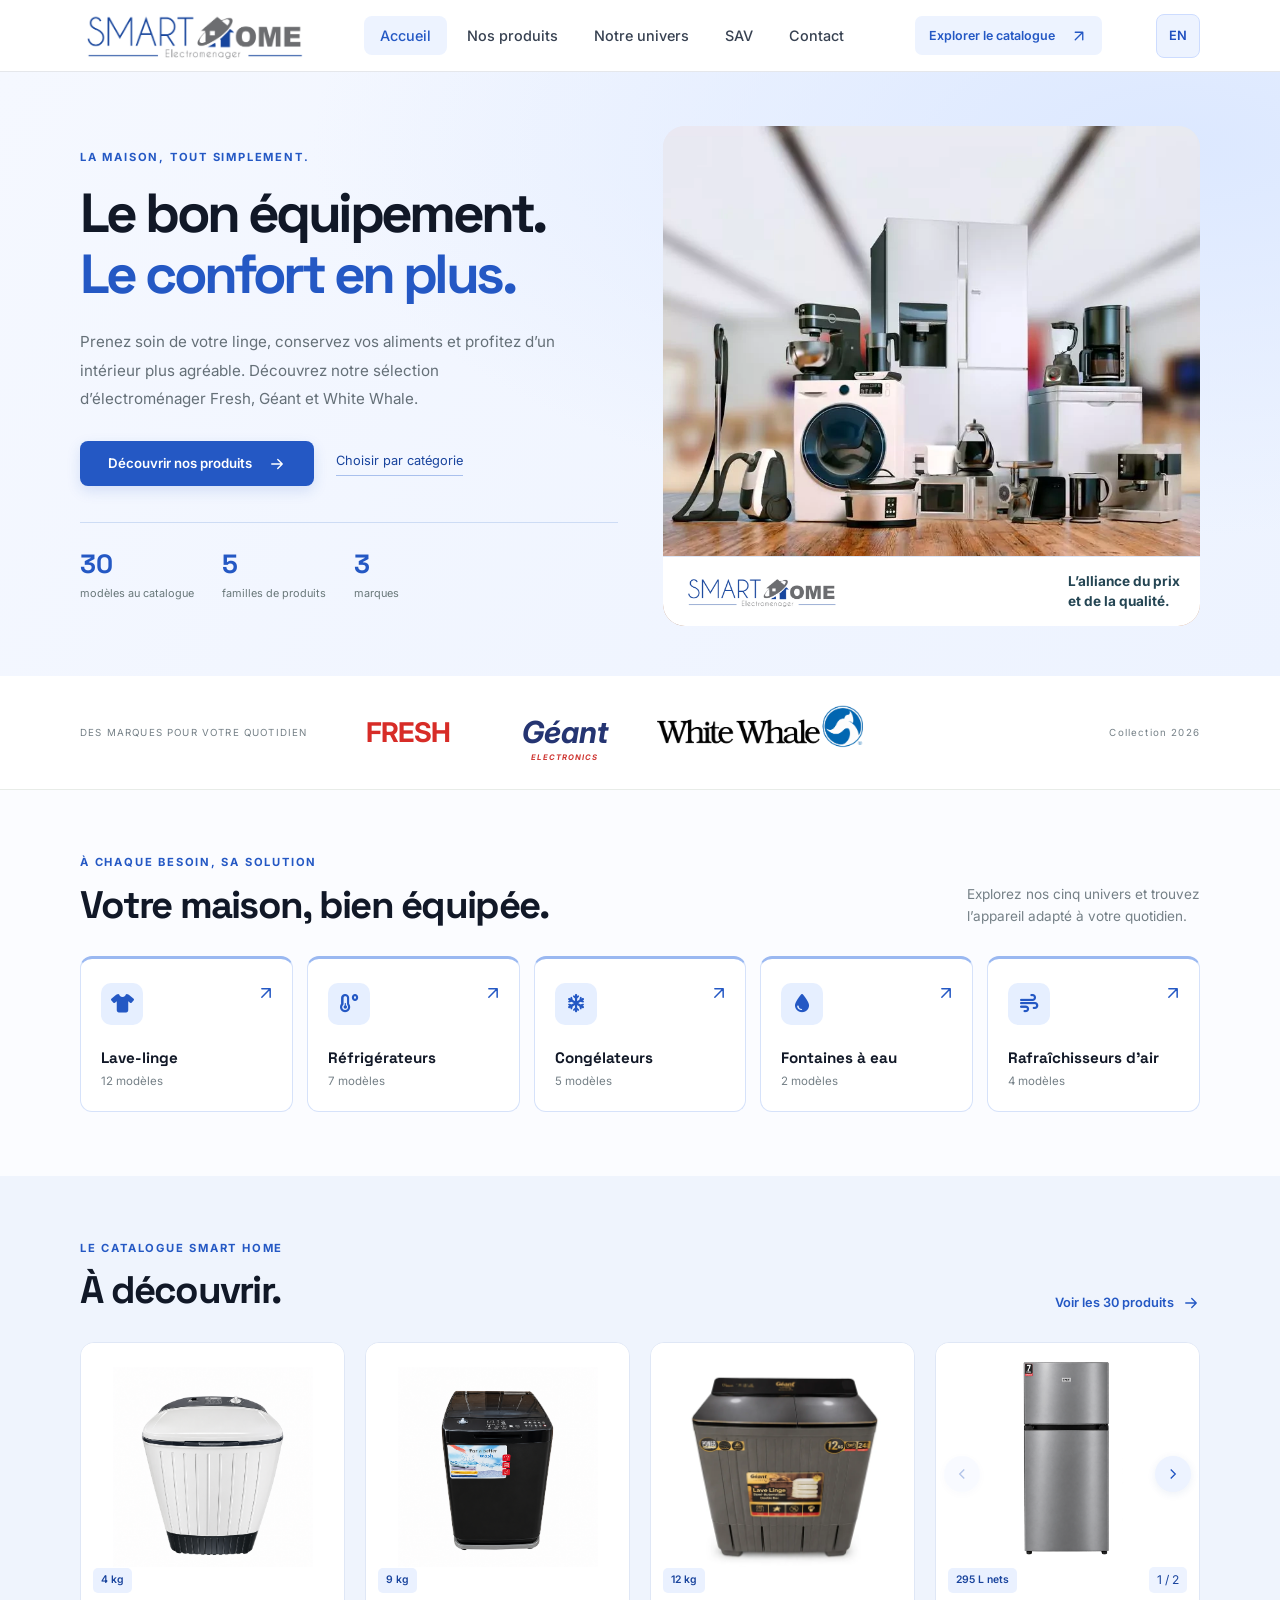
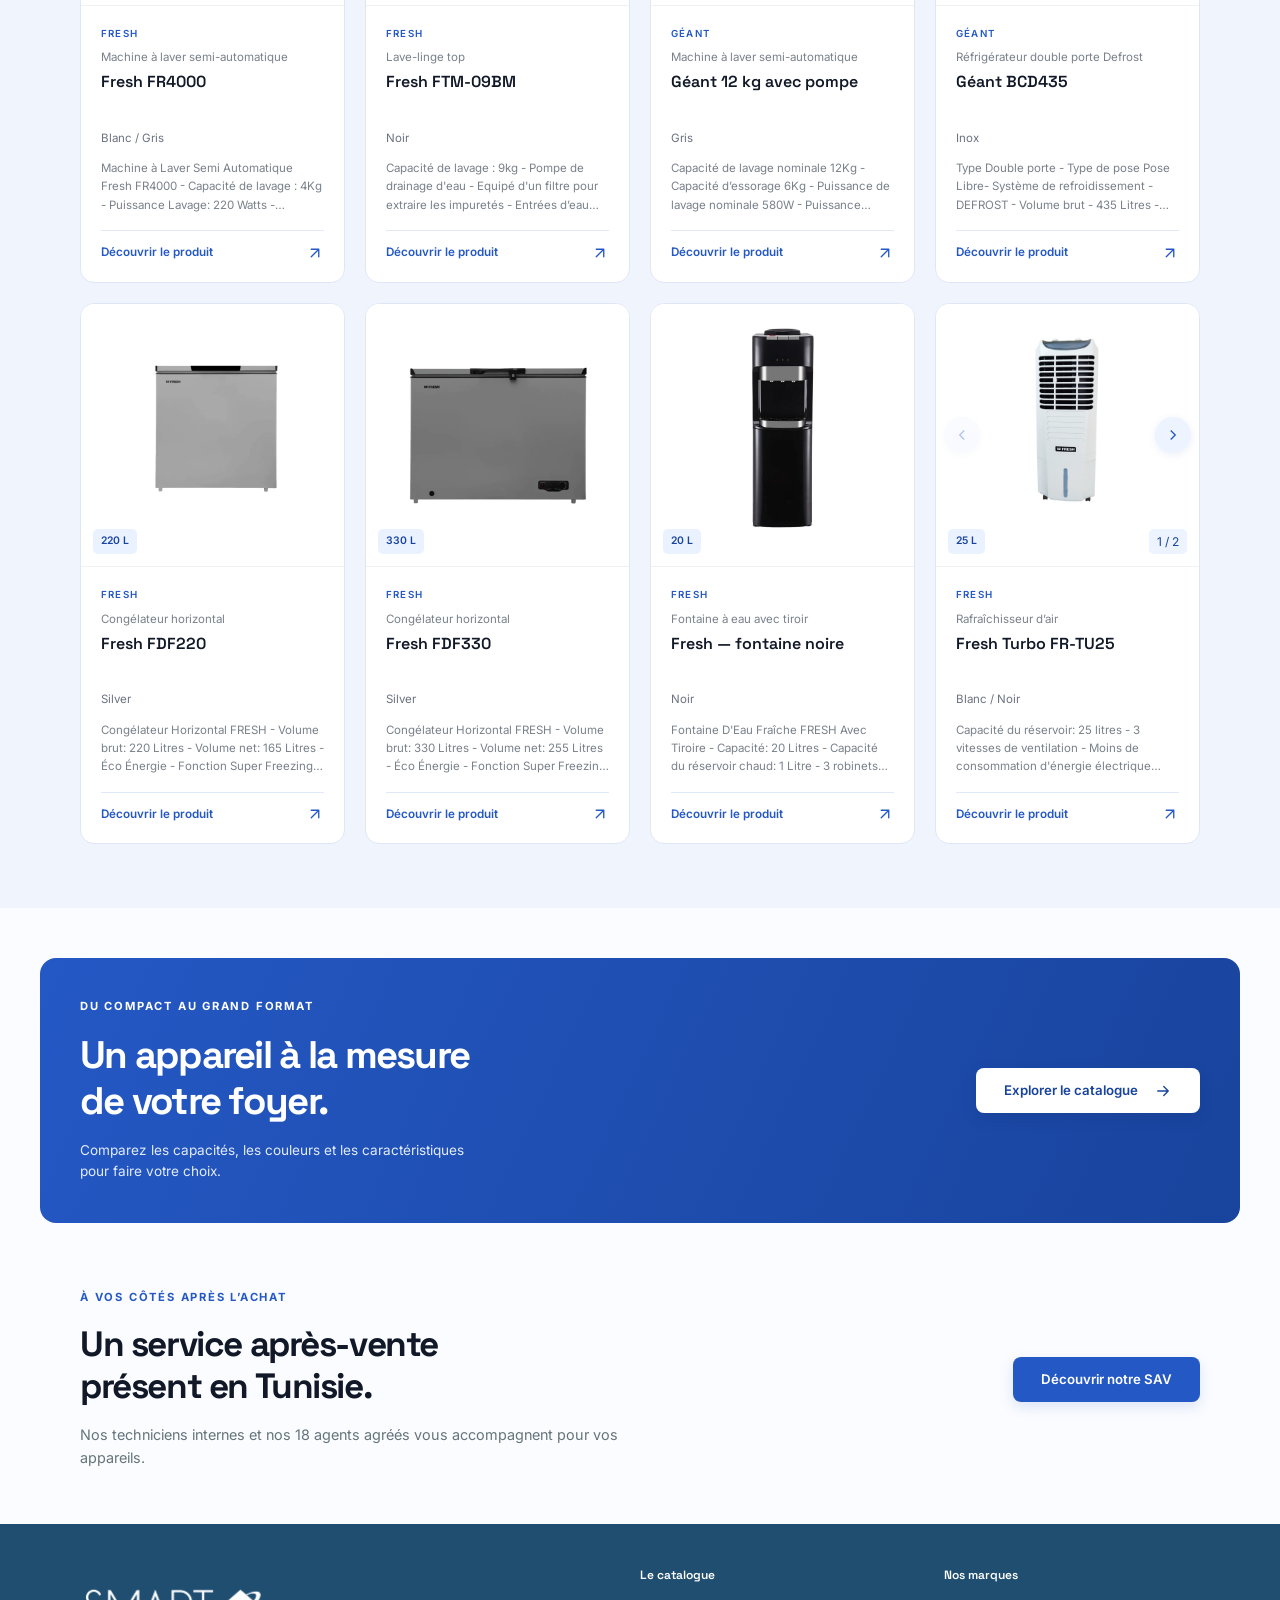
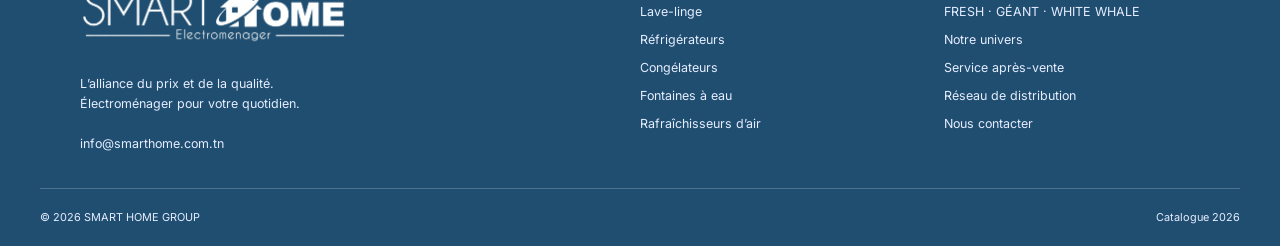
==== index.html @ bfc00724 "Limit White Whale minibar finishes to black and stainless steel" ====
<!doctype html><html lang="fr" data-theme="light"><head><meta charset="utf-8"><meta name="viewport" content="width=device-width, initial-scale=1"><title>Accueil | SMART HOME GROUP</title><meta name="description" content="Découvrez les 30 produits électroménagers Fresh, Géant et White Whale de SMART HOME GROUP : lavage, réfrigération, congélation, eau et confort de l’air."><link rel="preconnect" href="https://fonts.googleapis.com"><link rel="preconnect" href="https://fonts.gstatic.com" crossorigin><link href="https://fonts.googleapis.com/css2?family=Inter:wght@400;500;600;700&family=Space+Grotesk:wght@500;600;700&display=swap" rel="stylesheet"><link rel="stylesheet" href="https://cdnjs.cloudflare.com/ajax/libs/font-awesome/6.5.1/css/all.min.css"><link rel="stylesheet" href="assets/css/styles.css"><link rel="stylesheet" href="assets/css/catalogue.css?v=catalogue-final-30"></head><body><a class="skip-link" href="#main">Aller au contenu</a><header class="header"><div class="container header__inner"><a class="logo smart-logo" href="index.html" aria-label="SMART HOME GROUP — Accueil"><img class="brand-logo-image" src="assets/img/smart-home-logo.png" alt="SMART HOME Électroménager" width="526" height="133"></a><nav id="main-navigation" class="nav" aria-label="Navigation principale"><a class="nav__link active" href="index.html">Accueil</a><a class="nav__link " href="products.html">Nos produits</a><a class="nav__link " href="about.html">Notre univers</a><a class="nav__link " href="sav.html">SAV</a><a class="nav__link " href="contact.html">Contact</a></nav><a href="products.html" class="header-catalogue">Explorer le catalogue <span aria-hidden="true"><svg class="ui-arrow" xmlns="http://www.w3.org/2000/svg" viewBox="0 0 24 24" width="18" height="18" fill="none" stroke="currentColor" stroke-width="1.8" stroke-linecap="round" stroke-linejoin="round" aria-hidden="true" focusable="false"><path d="M7 17 17 7M7 7h10v10"/></svg></span></a><button type="button" class="language-toggle" id="language-toggle" aria-label="Switch to English" lang="en">EN</button><button class="burger" aria-controls="main-navigation" aria-label="Ouvrir le menu" aria-expanded="false"><span></span><span></span><span></span></button></div></header><main id="main"><section class="smart-hero"><div class="container hero-layout"><div class="hero-copy"><p class="eyebrow">LA MAISON, TOUT SIMPLEMENT.</p><h1>Le bon équipement.<br><span>Le confort en plus.</span></h1><p class="hero-description">Prenez soin de votre linge, conservez vos aliments et profitez d’un intérieur plus agréable. Découvrez notre sélection d’électroménager Fresh, Géant et White Whale.</p><div class="hero-buttons"><a class="btn btn--primary" href="products.html">Découvrir nos produits <span aria-hidden="true"><svg class="ui-arrow" xmlns="http://www.w3.org/2000/svg" viewBox="0 0 24 24" width="18" height="18" fill="none" stroke="currentColor" stroke-width="1.8" stroke-linecap="round" stroke-linejoin="round" aria-hidden="true" focusable="false"><path d="M5 12h14m-6-6 6 6-6 6"/></svg></span></a><a class="hero-secondary" href="#familles">Choisir par catégorie</a></div><div class="hero-facts"><span><strong>30</strong> modèles au catalogue</span><span><strong>5</strong> familles de produits</span><span><strong>3</strong> marques</span></div></div><div class="hero-visual hero-video-visual"><video id="hero-video" class="hero-video" autoplay muted loop playsinline disablepictureinpicture disableremoteplayback preload="metadata" poster="assets/img/catalogue/maison.webp" aria-label="Présentation animée des appareils SMART HOME GROUP"><source src="assets/video/smart-home-hero-v4.mp4" type="video/mp4"></video><div class="hero-caption"><img class="hero-brand-logo" src="assets/img/smart-home-logo.png" alt="SMART HOME Électroménager" width="526" height="133"><strong>L’alliance du prix<br>et de la qualité.</strong></div></div></div></section><section class="brand-strip"><div class="container"><span>DES MARQUES POUR VOTRE QUOTIDIEN</span><div class="partner-brands" aria-label="Nos marques"><strong class="brand-fresh">FRESH</strong><strong class="brand-geant">Géant<small>ELECTRONICS</small></strong><img class="brand-white-whale" src="assets/img/brands/white-whale-logo.png" alt="White Whale" width="2170" height="725" loading="lazy"></div><span class="catalogue-year">Collection 2026</span></div></section><section class="section" id="familles"><div class="container"><div class="section-heading"><div><p class="eyebrow">À CHAQUE BESOIN, SA SOLUTION</p><h2>Votre maison, bien équipée.</h2></div><p>Explorez nos cinq univers et trouvez <br>l’appareil adapté à votre quotidien.</p></div><div class="family-grid"><a class="family-card" href="products.html?categorie=lavage"><span class="family-icon"><i class="fas fa-shirt" aria-hidden="true"></i></span><h3>Lave-linge</h3><p>12 modèles</p><span class="family-arrow" aria-hidden="true"><svg class="ui-arrow" xmlns="http://www.w3.org/2000/svg" viewBox="0 0 24 24" width="18" height="18" fill="none" stroke="currentColor" stroke-width="1.8" stroke-linecap="round" stroke-linejoin="round" aria-hidden="true" focusable="false"><path d="M7 17 17 7M7 7h10v10"/></svg></span></a><a class="family-card" href="products.html?categorie=refrigeration"><span class="family-icon"><i class="fas fa-temperature-low" aria-hidden="true"></i></span><h3>Réfrigérateurs</h3><p>7 modèles</p><span class="family-arrow" aria-hidden="true"><svg class="ui-arrow" xmlns="http://www.w3.org/2000/svg" viewBox="0 0 24 24" width="18" height="18" fill="none" stroke="currentColor" stroke-width="1.8" stroke-linecap="round" stroke-linejoin="round" aria-hidden="true" focusable="false"><path d="M7 17 17 7M7 7h10v10"/></svg></span></a><a class="family-card" href="products.html?categorie=congelation"><span class="family-icon"><i class="fas fa-snowflake" aria-hidden="true"></i></span><h3>Congélateurs</h3><p>5 modèles</p><span class="family-arrow" aria-hidden="true"><svg class="ui-arrow" xmlns="http://www.w3.org/2000/svg" viewBox="0 0 24 24" width="18" height="18" fill="none" stroke="currentColor" stroke-width="1.8" stroke-linecap="round" stroke-linejoin="round" aria-hidden="true" focusable="false"><path d="M7 17 17 7M7 7h10v10"/></svg></span></a><a class="family-card" href="products.html?categorie=eau"><span class="family-icon"><i class="fas fa-droplet" aria-hidden="true"></i></span><h3>Fontaines à eau</h3><p>2 modèles</p><span class="family-arrow" aria-hidden="true"><svg class="ui-arrow" xmlns="http://www.w3.org/2000/svg" viewBox="0 0 24 24" width="18" height="18" fill="none" stroke="currentColor" stroke-width="1.8" stroke-linecap="round" stroke-linejoin="round" aria-hidden="true" focusable="false"><path d="M7 17 17 7M7 7h10v10"/></svg></span></a><a class="family-card" href="products.html?categorie=air"><span class="family-icon"><i class="fas fa-wind" aria-hidden="true"></i></span><h3>Rafraîchisseurs d’air</h3><p>4 modèles</p><span class="family-arrow" aria-hidden="true"><svg class="ui-arrow" xmlns="http://www.w3.org/2000/svg" viewBox="0 0 24 24" width="18" height="18" fill="none" stroke="currentColor" stroke-width="1.8" stroke-linecap="round" stroke-linejoin="round" aria-hidden="true" focusable="false"><path d="M7 17 17 7M7 7h10v10"/></svg></span></a></div></div></section><section class="section selection-section"><div class="container"><div class="section-heading"><div><p class="eyebrow">LE CATALOGUE SMART HOME</p><h2>À découvrir.</h2></div><a class="text-link" href="products.html">Voir les 30 produits <svg class="ui-arrow" xmlns="http://www.w3.org/2000/svg" viewBox="0 0 24 24" width="18" height="18" fill="none" stroke="currentColor" stroke-width="1.8" stroke-linecap="round" stroke-linejoin="round" aria-hidden="true" focusable="false"><path d="M5 12h14m-6-6 6 6-6 6"/></svg></a></div><div class="products-grid"><article class="product-card" data-category="lavage" data-subcategory="semi-automatique" data-brand="Fresh" data-capacity="4" data-search="Machine à laver semi-automatique Fresh FR4000 Blanc / Gris 4 kg" id="produit-01">
 <button class="product-card__img" data-detail="produit-01" aria-label="Voir Machine à laver semi-automatique Fresh FR4000"><img src="assets/img/catalogue/produit-01-hd.png" alt="Machine à laver semi-automatique Fresh FR4000, Blanc / Gris" loading="lazy" width="400" height="400"><span class="capacity-pill">4 kg</span></button>

 <div class="product-card__body"><div class="product-card__brand">Fresh</div><p class="product-kind">Machine à laver semi-automatique</p><h3 class="product-card__name">Fresh FR4000</h3><p class="product-color">Blanc / Gris</p><p class="product-excerpt">Machine à Laver Semi Automatique Fresh FR4000 - Capacité de lavage : 4Kg - Puissance Lavage: 220 Watts - Minuterie: 15 minutes - Corps en plastique antichoc - Filtre à peluches - Antibactérien - Facile à transporter - Dimensions: 400 x 350 x 612 mm - Couleur : Blanc - Gris</p><button class="detail-button" data-detail="produit-01">Découvrir le produit <span aria-hidden="true"><svg class="ui-arrow" xmlns="http://www.w3.org/2000/svg" viewBox="0 0 24 24" width="18" height="18" fill="none" stroke="currentColor" stroke-width="1.8" stroke-linecap="round" stroke-linejoin="round" aria-hidden="true" focusable="false"><path d="M7 17 17 7M7 7h10v10"/></svg></span></button></div></article><article class="product-card" data-category="lavage" data-subcategory="top" data-brand="Fresh" data-capacity="9" data-search="Lave-linge top Fresh FTM-09BM Noir 9 kg" id="produit-08">
 <button class="product-card__img" data-detail="produit-08" aria-label="Voir Lave-linge top Fresh FTM-09BM"><img src="assets/img/catalogue/produit-08-hd.png" alt="Lave-linge top Fresh FTM-09BM, Noir" loading="lazy" width="400" height="400"><span class="capacity-pill">9 kg</span></button>

 <div class="product-card__body"><div class="product-card__brand">Fresh</div><p class="product-kind">Lave-linge top</p><h3 class="product-card__name">Fresh FTM-09BM</h3><p class="product-color">Noir</p><p class="product-excerpt">Capacité de lavage : 9kg - Pompe de drainage d&#x27;eau - Equipé d&#x27;un filtre pour extraire les impuretés - Entrées d’eau (froides) - Réduit jusqu’à 60 % la consommation d’électricité et d’eau - Augmente l’efficacité du détergent - Contrôle complet de fonctionnement via un système intelligent adapté à tous les besoins - Le système intelligent pour traiter différents types de tissus - Moins de bruit et de vibrations - Dimensions: 950 x 550 x 565 mm - Couleur : Noir</p><button class="detail-button" data-detail="produit-08">Découvrir le produit <span aria-hidden="true"><svg class="ui-arrow" xmlns="http://www.w3.org/2000/svg" viewBox="0 0 24 24" width="18" height="18" fill="none" stroke="currentColor" stroke-width="1.8" stroke-linecap="round" stroke-linejoin="round" aria-hidden="true" focusable="false"><path d="M7 17 17 7M7 7h10v10"/></svg></span></button></div></article><article class="product-card" data-category="lavage" data-subcategory="semi-automatique" data-brand="Géant" data-capacity="12" data-search="Machine à laver semi-automatique Géant 12 kg avec pompe Gris 12 kg" id="produit-25">
 <button class="product-card__img" data-detail="produit-25" aria-label="Voir Machine à laver semi-automatique Géant 12 kg avec pompe"><img src="assets/img/catalogue/produit-25.webp" alt="Machine à laver semi-automatique Géant 12 kg avec pompe, Gris" loading="lazy" width="400" height="400"><span class="capacity-pill">12 kg</span></button>

 <div class="product-card__body"><div class="product-card__brand">Géant</div><p class="product-kind">Machine à laver semi-automatique</p><h3 class="product-card__name">Géant 12 kg avec pompe</h3><p class="product-color">Gris</p><p class="product-excerpt">Capacité de lavage nominale 12Kg - Capacité d’essorage 6Kg - Puissance de lavage nominale 580W - Puissance d’essorage nominale 200W - Poids net 28Kg - Dimensions 876*496*1050mm</p><button class="detail-button" data-detail="produit-25">Découvrir le produit <span aria-hidden="true"><svg class="ui-arrow" xmlns="http://www.w3.org/2000/svg" viewBox="0 0 24 24" width="18" height="18" fill="none" stroke="currentColor" stroke-width="1.8" stroke-linecap="round" stroke-linejoin="round" aria-hidden="true" focusable="false"><path d="M7 17 17 7M7 7h10v10"/></svg></span></button></div></article><article class="product-card" data-category="refrigeration" data-subcategory="defrost" data-brand="Géant" data-capacity="295" data-search="Réfrigérateur double porte Defrost Géant BCD435 Inox 295 L nets" id="produit-23">
 <div class="product-card__img gallery-frame" data-gallery aria-label="Photos du Géant BCD435"><div class="gallery-track" tabindex="0" aria-label="Faites défiler les photos"><button type="button" class="gallery-slide" data-detail="produit-23" aria-label="Ouvrir la fiche de Géant BCD435"><img src="assets/img/catalogue/geant-bcd435-ferme-transparent.png" alt="Géant BCD435 — vue extérieure" loading="lazy" width="1086" height="1448"></button><button type="button" class="gallery-slide" data-detail="produit-23" aria-label="Ouvrir la fiche de Géant BCD435"><img src="assets/img/catalogue/geant-bcd435-ouvert-transparent.png" alt="Géant BCD435 — vue intérieure" loading="lazy" width="1086" height="1448"></button></div><span class="capacity-pill">295 L nets</span><div class="gallery-controls"><button type="button" data-gallery-prev aria-label="Photo précédente"><svg width="18" height="18" viewBox="0 0 24 24" fill="none" stroke="currentColor" stroke-width="1.8" aria-hidden="true"><path d="M15 6 9 12l6 6"/></svg></button><span class="gallery-position" aria-live="polite">1 / 2</span><button type="button" data-gallery-next aria-label="Photo suivante"><svg width="18" height="18" viewBox="0 0 24 24" fill="none" stroke="currentColor" stroke-width="1.8" aria-hidden="true"><path d="m9 6 6 6-6 6"/></svg></button></div></div>

 <div class="product-card__body"><div class="product-card__brand">Géant</div><p class="product-kind">Réfrigérateur double porte Defrost</p><h3 class="product-card__name">Géant BCD435</h3><p class="product-color">Inox</p><p class="product-excerpt">Type Double porte - Type de pose Pose Libre- Système de refroidissement - DEFROST - Volume brut - 435 Litres - Volume net - 295 Litres - Couleur Inox</p><button class="detail-button" data-detail="produit-23">Découvrir le produit <span aria-hidden="true"><svg class="ui-arrow" xmlns="http://www.w3.org/2000/svg" viewBox="0 0 24 24" width="18" height="18" fill="none" stroke="currentColor" stroke-width="1.8" stroke-linecap="round" stroke-linejoin="round" aria-hidden="true" focusable="false"><path d="M7 17 17 7M7 7h10v10"/></svg></span></button></div></article><article class="product-card" data-category="congelation" data-subcategory="" data-brand="Fresh" data-capacity="220" data-search="Congélateur horizontal Fresh FDF220 Silver 220 L" id="produit-12">
 <button class="product-card__img" data-detail="produit-12" aria-label="Voir Congélateur horizontal Fresh FDF220"><img src="assets/img/catalogue/produit-12.webp" alt="Congélateur horizontal Fresh FDF220, Silver" loading="lazy" width="400" height="400"><span class="capacity-pill">220 L</span></button>

 <div class="product-card__body"><div class="product-card__brand">Fresh</div><p class="product-kind">Congélateur horizontal</p><h3 class="product-card__name">Fresh FDF220</h3><p class="product-color">Silver</p><p class="product-excerpt">Congélateur Horizontal FRESH - Volume brut: 220 Litres - Volume net: 165 Litres - Éco Énergie - Fonction Super Freezing - Degré de congélation le plus élevé: -32 degrés - Isolation de la porte de 7 cm - Cadre de porte: en caoutchouc - Bio Shield Anti- Bactria - Cavité interne est en aluminium granulé - Dimensions: H x L x P: 87.5 x 71.5 x 70.5 cm - Couleur: Silver</p><button class="detail-button" data-detail="produit-12">Découvrir le produit <span aria-hidden="true"><svg class="ui-arrow" xmlns="http://www.w3.org/2000/svg" viewBox="0 0 24 24" width="18" height="18" fill="none" stroke="currentColor" stroke-width="1.8" stroke-linecap="round" stroke-linejoin="round" aria-hidden="true" focusable="false"><path d="M7 17 17 7M7 7h10v10"/></svg></span></button></div></article><article class="product-card" data-category="congelation" data-subcategory="" data-brand="Fresh" data-capacity="330" data-search="Congélateur horizontal Fresh FDF330 Silver 330 L" id="produit-14">
 <button class="product-card__img" data-detail="produit-14" aria-label="Voir Congélateur horizontal Fresh FDF330"><img src="assets/img/catalogue/produit-14.webp" alt="Congélateur horizontal Fresh FDF330, Silver" loading="lazy" width="400" height="400"><span class="capacity-pill">330 L</span></button>

 <div class="product-card__body"><div class="product-card__brand">Fresh</div><p class="product-kind">Congélateur horizontal</p><h3 class="product-card__name">Fresh FDF330</h3><p class="product-color">Silver</p><p class="product-excerpt">Congélateur Horizontal FRESH - Volume brut: 330 Litres - Volume net: 255 Litres - Éco Énergie - Fonction Super Freezing - Degré de congélation le plus élevé: -32 degrés - Isolation de la porte de 7 cm - Cadre de porte: en caoutchouc - Bio Shield Anti- Bactria - Cavité interne est en aluminium granulé - Dimensions: H x L x P: 87.5 x 100.5 x 70.5 cm - Couleur: Silve</p><button class="detail-button" data-detail="produit-14">Découvrir le produit <span aria-hidden="true"><svg class="ui-arrow" xmlns="http://www.w3.org/2000/svg" viewBox="0 0 24 24" width="18" height="18" fill="none" stroke="currentColor" stroke-width="1.8" stroke-linecap="round" stroke-linejoin="round" aria-hidden="true" focusable="false"><path d="M7 17 17 7M7 7h10v10"/></svg></span></button></div></article><article class="product-card" data-category="eau" data-subcategory="" data-brand="Fresh" data-capacity="20" data-search="Fontaine à eau avec tiroir Fresh — fontaine noire Noir 20 L" id="produit-16">
 <button class="product-card__img" data-detail="produit-16" aria-label="Voir Fontaine à eau avec tiroir Fresh — fontaine noire"><img src="assets/img/catalogue/produit-16.webp" alt="Fontaine à eau avec tiroir Fresh — fontaine noire, Noir" loading="lazy" width="400" height="400"><span class="capacity-pill">20 L</span></button>

 <div class="product-card__body"><div class="product-card__brand">Fresh</div><p class="product-kind">Fontaine à eau avec tiroir</p><h3 class="product-card__name">Fresh — fontaine noire</h3><p class="product-color">Noir</p><p class="product-excerpt">Fontaine D&#x27;Eau Fraîche FRESH Avec Tiroire - Capacité: 20 Litres - Capacité du réservoir chaud: 1 Litre - 3 robinets ergonomique - Distributeur d&#x27;eau: Chaud - froid et Tiède - fréquence : 50-60HZ - Matériau de réservoir: Acier inoxydable - Compresseur haute performance - Contrôle facile de robinet - R134a - Dimensions HxPxL: 93.3 x 33 x 32.2 cm - Couleur: Noir</p><button class="detail-button" data-detail="produit-16">Découvrir le produit <span aria-hidden="true"><svg class="ui-arrow" xmlns="http://www.w3.org/2000/svg" viewBox="0 0 24 24" width="18" height="18" fill="none" stroke="currentColor" stroke-width="1.8" stroke-linecap="round" stroke-linejoin="round" aria-hidden="true" focusable="false"><path d="M7 17 17 7M7 7h10v10"/></svg></span></button></div></article><article class="product-card" data-category="air" data-subcategory="" data-brand="Fresh" data-capacity="25" data-search="Rafraîchisseur d’air Fresh Turbo FR-TU25 Blanc / Noir 25 L" id="produit-18">
 <div class="product-card__img gallery-frame" data-gallery aria-label="Photos du Fresh Turbo FR-TU25"><div class="gallery-track" tabindex="0" aria-label="Faites défiler les photos"><button type="button" class="gallery-slide" data-detail="produit-18" aria-label="Ouvrir la fiche de Fresh Turbo FR-TU25"><img src="assets/img/catalogue/produit-18.webp" alt="Fresh Turbo FR-TU25 — vue blanche" loading="lazy" width="1086" height="1448"></button><button type="button" class="gallery-slide" data-detail="produit-18" aria-label="Ouvrir la fiche de Fresh Turbo FR-TU25"><img src="assets/img/catalogue/fresh-fr-tu25-noir-transparent.png" alt="Fresh Turbo FR-TU25 — vue noire et dorée avec télécommande" loading="lazy" width="1086" height="1448"></button></div><span class="capacity-pill">25 L</span><div class="gallery-controls"><button type="button" data-gallery-prev aria-label="Photo précédente"><svg width="18" height="18" viewBox="0 0 24 24" fill="none" stroke="currentColor" stroke-width="1.8" aria-hidden="true"><path d="M15 6 9 12l6 6"/></svg></button><span class="gallery-position" aria-live="polite">1 / 2</span><button type="button" data-gallery-next aria-label="Photo suivante"><svg width="18" height="18" viewBox="0 0 24 24" fill="none" stroke="currentColor" stroke-width="1.8" aria-hidden="true"><path d="m9 6 6 6-6 6"/></svg></button></div></div>

 <div class="product-card__body"><div class="product-card__brand">Fresh</div><p class="product-kind">Rafraîchisseur d’air</p><h3 class="product-card__name">Fresh Turbo FR-TU25</h3><p class="product-color">Blanc / Noir</p><p class="product-excerpt">Capacité du réservoir: 25 litres - 3 vitesses de ventilation - Moins de consommation d&#x27;énergie électrique Filtre à poussière amovible - Équipé d&#x27;un indicateur de remplissage d&#x27;eau Équipé de 4 roues pour un déplacement facile Distribution automatique des courants d&#x27;air froid Une place spéciale au sommet pour mettre de la glace Couvre une superficie de 20 mètres carrés Couleur: Blanc / Noir Dimension: 96.8 x 32.5 x 38.8 cm</p><button class="detail-button" data-detail="produit-18">Découvrir le produit <span aria-hidden="true"><svg class="ui-arrow" xmlns="http://www.w3.org/2000/svg" viewBox="0 0 24 24" width="18" height="18" fill="none" stroke="currentColor" stroke-width="1.8" stroke-linecap="round" stroke-linejoin="round" aria-hidden="true" focusable="false"><path d="M7 17 17 7M7 7h10v10"/></svg></span></button></div></article></div></div></section><section class="container home-callout"><div><p class="eyebrow">DU COMPACT AU GRAND FORMAT</p><h2>Un appareil à la mesure<br>de votre foyer.</h2><p>Comparez les capacités, les couleurs et les caractéristiques<br>pour faire votre choix.</p></div><a class="btn btn--primary" href="products.html">Explorer le catalogue <svg class="ui-arrow" xmlns="http://www.w3.org/2000/svg" viewBox="0 0 24 24" width="18" height="18" fill="none" stroke="currentColor" stroke-width="1.8" stroke-linecap="round" stroke-linejoin="round" aria-hidden="true" focusable="false"><path d="M5 12h14m-6-6 6 6-6 6"/></svg></a></section><section class="container sav-home-banner"><div><p class="eyebrow">À VOS CÔTÉS APRÈS L’ACHAT</p><h2>Un service après-vente<br>présent en Tunisie.</h2><p>Nos techniciens internes et nos 18 agents agréés vous accompagnent pour vos appareils.</p></div><a class="btn btn--primary" href="sav.html">Découvrir notre SAV</a></section></main><footer class="footer"><div class="container smart-footer"><div><a class="footer__brand footer-logo" href="index.html" aria-label="SMART HOME GROUP — Accueil"><img src="assets/img/smart-home-logo-transparent.png" alt="SMART HOME Électroménager" width="2170" height="725" loading="lazy"></a><p class="footer__desc">L’alliance du prix et de la qualité.<br>Électroménager pour votre quotidien.</p><a href="mailto:info@smarthome.com.tn">info@smarthome.com.tn</a></div><div><h2 class="footer__heading">Le catalogue</h2><a href="products.html?categorie=lavage">Lave-linge</a><a href="products.html?categorie=refrigeration">Réfrigérateurs</a><a href="products.html?categorie=congelation">Congélateurs</a><a href="products.html?categorie=eau">Fontaines à eau</a><a href="products.html?categorie=air">Rafraîchisseurs d’air</a></div><div><h2 class="footer__heading">Nos marques</h2><p>FRESH · GÉANT · WHITE WHALE</p><a href="about.html">Notre univers</a><a href="sav.html">Service après-vente</a><a href="sav.html#reseau-distribution">Réseau de distribution</a><a href="contact.html">Nous contacter</a></div></div><div class="container footer__bottom"><span>© <span data-year></span> SMART HOME GROUP</span><span>Catalogue 2026</span></div></footer><dialog id="product-dialog" aria-labelledby="detail-title"><button class="dialog-close" aria-label="Fermer la fiche">✕</button><div class="detail-layout"><div class="detail-visual"><img id="detail-image" alt=""></div><div class="detail-content"><p id="detail-brand" class="eyebrow"></p><h2 id="detail-title"></h2><p id="detail-type"></p><div id="detail-tags" class="detail-tags"></div><h3>Description & caractéristiques</h3><p id="detail-description"></p><p id="detail-note" class="detail-note" hidden></p><a id="detail-contact" class="btn btn--primary" href="contact.html">Contacter notre équipe</a><p class="price-note">Prix et disponibilité sur demande.</p></div></div></dialog><script src="assets/js/products-data.js?v=5742192aa864"></script><script src="assets/js/main.js"></script><script src="assets/js/catalogue.js?v=catalogue-final-30"></script><script src="assets/js/i18n-data.js?v=5742192aa864"></script><script src="assets/js/i18n.js?v=1"></script></body></html>
---- assets/css/styles.css ----
/* ============================================
   ELECTRO — Tech Store Design System
   Pure CSS · No Frameworks
   ============================================ */

/* --- Custom Properties --- */
:root {
  --blue: #2563EB;
  --blue-dark: #1D4ED8;
  --cyan: #06B6D4;
  --cyan-light: #22D3EE;
  --dark: #111827;
  --dark-800: #1F2937;
  --dark-700: #374151;
  --dark-600: #4B5563;
  --gray: #6B7280;
  --gray-light: #9CA3AF;
  --gray-200: #E5E7EB;
  --gray-100: #F3F4F6;
  --light: #F8FAFC;
  --white: #FFFFFF;
  --success: #10B981;
  --warning: #F59E0B;
  --danger: #EF4444;
  --font-heading: 'Space Grotesk', sans-serif;
  --font-body: 'Inter', sans-serif;
  --shadow-sm: 0 1px 2px rgba(0,0,0,.05);
  --shadow: 0 4px 6px -1px rgba(0,0,0,.07), 0 2px 4px -2px rgba(0,0,0,.05);
  --shadow-md: 0 10px 25px -5px rgba(0,0,0,.08), 0 8px 10px -6px rgba(0,0,0,.04);
  --shadow-lg: 0 20px 50px -12px rgba(0,0,0,.12);
  --shadow-glow: 0 0 20px rgba(37,99,235,.15), 0 0 40px rgba(6,182,212,.08);
  --radius: 12px;
  --radius-sm: 8px;
  --radius-lg: 16px;
  --radius-full: 9999px;
  --transition: .25s cubic-bezier(.4,0,.2,1);
  --max-w: 1200px;
  --header-h: 72px;
}

@media (prefers-color-scheme: dark) {
  :root:not([data-theme="light"]) {
    --light: #0F172A;
    --white: #1E293B;
    --gray-100: #1E293B;
    --gray-200: #334155;
    --dark: #F8FAFC;
    --dark-800: #E2E8F0;
    --dark-700: #CBD5E1;
  }
}

/* --- Reset & Base --- */
*, *::before, *::after { box-sizing: border-box; margin: 0; padding: 0; }

html {
  scroll-behavior: smooth;
  -webkit-text-size-adjust: 100%;
  scroll-padding-top: calc(var(--header-h) + 16px);
}

body {
  font-family: var(--font-body);
  font-size: 1rem;
  line-height: 1.6;
  color: var(--dark);
  background: var(--light);
  overflow-x: hidden;
  -webkit-font-smoothing: antialiased;
}

img { max-width: 100%; height: auto; display: block; }
a { color: inherit; text-decoration: none; }
button { font: inherit; cursor: pointer; border: none; background: none; }
ul, ol { list-style: none; }

h1, h2, h3, h4, h5, h6 {
  font-family: var(--font-heading);
  font-weight: 700;
  line-height: 1.2;
  color: var(--dark);
}

/* --- Utilities --- */
.container { width: 100%; max-width: var(--max-w); margin: 0 auto; padding: 0 clamp(1rem, 4vw, 2.5rem); }
.sr-only { position: absolute; width: 1px; height: 1px; padding: 0; margin: -1px; overflow: hidden; clip: rect(0,0,0,0); border: 0; }
.text-center { text-align: center; }
.text-blue { color: var(--blue); }
.text-cyan { color: var(--cyan); }
.text-gray { color: var(--gray); }

/* --- Circuit Board Pattern (SVG bg) --- */
.circuit-bg {
  position: relative;
  overflow: hidden;
}
.circuit-bg::before {
  content: '';
  position: absolute;
  inset: 0;
  opacity: .04;
  background-image: url("data:image/svg+xml,%3Csvg width='60' height='60' xmlns='http://www.w3.org/2000/svg'%3E%3Cpath d='M30 0v15m0 30v15M0 30h15m30 0h15' stroke='%232563EB' stroke-width='.5' fill='none'/%3E%3Ccircle cx='30' cy='30' r='2' fill='%232563EB'/%3E%3Ccircle cx='30' cy='0' r='1.5' fill='%2306B6D4'/%3E%3Ccircle cx='30' cy='60' r='1.5' fill='%2306B6D4'/%3E%3Ccircle cx='0' cy='30' r='1.5' fill='%2306B6D4'/%3E%3Ccircle cx='60' cy='30' r='1.5' fill='%2306B6D4'/%3E%3C/svg%3E");
  background-size: 60px 60px;
  pointer-events: none;
  z-index: 0;
}

/* ============================================
   HEADER / NAV
   ============================================ */
.header {
  position: sticky;
  top: 0;
  z-index: 100;
  background: rgba(255,255,255,.92);
  backdrop-filter: blur(12px);
  -webkit-backdrop-filter: blur(12px);
  border-bottom: 1px solid var(--gray-200);
  height: var(--header-h);
}

@media (prefers-color-scheme: dark) {
  :root:not([data-theme="light"]) .header {
    background: rgba(15,23,42,.92);
  }
}

.header__inner {
  display: flex;
  align-items: center;
  justify-content: space-between;
  height: 100%;
}

.logo {
  display: flex;
  align-items: center;
  gap: .6rem;
  font-family: var(--font-heading);
  font-weight: 700;
  font-size: 1.5rem;
  color: var(--dark);
}

.logo__icon {
  width: 36px;
  height: 36px;
  background: linear-gradient(135deg, var(--blue), var(--cyan));
  border-radius: var(--radius-sm);
  display: flex;
  align-items: center;
  justify-content: center;
  color: var(--white);
  font-size: .9rem;
}

.nav { display: flex; align-items: center; gap: .25rem; }
.nav__link {
  padding: .5rem 1rem;
  border-radius: var(--radius-sm);
  font-size: .9rem;
  font-weight: 500;
  color: var(--dark-700);
  transition: var(--transition);
}
.nav__link:hover,
.nav__link.active {
  color: var(--blue);
  background: rgba(37,99,235,.06);
}

.header__actions {
  display: flex;
  align-items: center;
  gap: .5rem;
}

.btn-icon {
  position: relative;
  width: 40px;
  height: 40px;
  border-radius: var(--radius-sm);
  display: flex;
  align-items: center;
  justify-content: center;
  color: var(--dark-700);
  transition: var(--transition);
  font-size: 1.1rem;
}
.btn-icon:hover { background: var(--gray-100); color: var(--blue); }
.btn-icon .badge {
  position: absolute;
  top: 4px; right: 4px;
  width: 18px; height: 18px;
  background: var(--blue);
  color: var(--white);
  font-size: .65rem;
  font-weight: 700;
  border-radius: var(--radius-full);
  display: flex;
  align-items: center;
  justify-content: center;
}

/* Burger */
.burger {
  display: none;
  flex-direction: column;
  gap: 5px;
  width: 28px;
  padding: 4px 0;
}
.burger span {
  display: block;
  height: 2px;
  background: var(--dark);
  border-radius: 2px;
  transition: var(--transition);
  transform-origin: center;
}
.burger.open span:nth-child(1) { transform: translateY(7px) rotate(45deg); }
.burger.open span:nth-child(2) { opacity: 0; }
.burger.open span:nth-child(3) { transform: translateY(-7px) rotate(-45deg); }

/* Mobile Nav */
@media (max-width: 720px) {
  .burger { display: flex; }
  .nav {
    position: fixed;
    top: var(--header-h);
    left: 0; right: 0;
    background: var(--white);
    flex-direction: column;
    padding: 1rem;
    border-bottom: 1px solid var(--gray-200);
    box-shadow: var(--shadow-md);
    transform: translateY(-100%);
    opacity: 0;
    pointer-events: none;
    transition: var(--transition);
  }
  .nav.open {
    transform: translateY(0);
    opacity: 1;
    pointer-events: all;
  }
  .nav__link {
    width: 100%;
    padding: .75rem 1rem;
    font-size: 1rem;
  }
}

/* ============================================
   BUTTONS
   ============================================ */
.btn {
  display: inline-flex;
  align-items: center;
  justify-content: center;
  gap: .5rem;
  padding: .75rem 1.75rem;
  border-radius: var(--radius-sm);
  font-family: var(--font-body);
  font-size: .9rem;
  font-weight: 600;
  transition: var(--transition);
  white-space: nowrap;
}
.btn--primary {
  background: var(--blue);
  color: var(--white);
  box-shadow: 0 2px 8px rgba(37,99,235,.3);
}
.btn--primary:hover {
  background: var(--blue-dark);
  box-shadow: 0 4px 16px rgba(37,99,235,.4);
  transform: translateY(-1px);
}
.btn--outline {
  border: 2px solid var(--blue);
  color: var(--blue);
  background: transparent;
}
.btn--outline:hover {
  background: var(--blue);
  color: var(--white);
}
.btn--ghost {
  color: var(--dark-700);
  padding: .5rem 1rem;
}
.btn--ghost:hover {
  background: var(--gray-100);
  color: var(--blue);
}
.btn--sm {
  padding: .5rem 1.25rem;
  font-size: .8rem;
}
.btn--lg {
  padding: 1rem 2.25rem;
  font-size: 1rem;
}
.btn--cyan {
  background: var(--cyan);
  color: var(--white);
}
.btn--cyan:hover {
  background: #0891B2;
  transform: translateY(-1px);
}

/* ============================================
   HERO
   ============================================ */
.hero {
  position: relative;
  min-height: clamp(480px, 70vh, 640px);
  display: flex;
  align-items: center;
  overflow: hidden;
  background: linear-gradient(135deg, var(--dark) 0%, #0F172A 50%, #0C1A33 100%);
}

.hero__content {
  position: relative;
  z-index: 2;
  max-width: 600px;
}

.hero__badge {
  display: inline-flex;
  align-items: center;
  gap: .5rem;
  padding: .4rem 1rem;
  background: rgba(37,99,235,.15);
  border: 1px solid rgba(37,99,235,.3);
  border-radius: var(--radius-full);
  color: var(--cyan-light);
  font-size: .8rem;
  font-weight: 600;
  margin-bottom: 1.5rem;
  backdrop-filter: blur(8px);
}
.hero__badge .dot {
  width: 6px; height: 6px;
  background: var(--cyan);
  border-radius: var(--radius-full);
  animation: pulse-dot 2s ease-in-out infinite;
}

.hero__title {
  font-size: clamp(2.2rem, 5vw, 3.5rem);
  color: var(--white);
  margin-bottom: 1.25rem;
  line-height: 1.1;
}
.hero__title span { color: var(--cyan); }

.hero__desc {
  font-size: clamp(1rem, 2vw, 1.15rem);
  color: var(--gray-light);
  margin-bottom: 2rem;
  max-width: 480px;
  line-height: 1.7;
}

.hero__buttons {
  display: flex;
  gap: 1rem;
  flex-wrap: wrap;
}

.hero__image {
  position: absolute;
  right: -5%;
  top: 50%;
  transform: translateY(-50%);
  width: clamp(300px, 40vw, 550px);
  z-index: 1;
  opacity: .9;
}

.hero__grid-lines {
  position: absolute;
  inset: 0;
  background-image:
    linear-gradient(rgba(37,99,235,.05) 1px, transparent 1px),
    linear-gradient(90deg, rgba(37,99,235,.05) 1px, transparent 1px);
  background-size: 40px 40px;
  z-index: 0;
}

.hero__glow {
  position: absolute;
  width: 400px; height: 400px;
  border-radius: 50%;
  background: radial-gradient(circle, rgba(6,182,212,.12) 0%, transparent 70%);
  top: 20%; right: 15%;
  z-index: 0;
  animation: glow-pulse 4s ease-in-out infinite;
}

@media (max-width: 980px) {
  .hero__image {
    position: relative;
    right: auto;
    top: auto;
    transform: none;
    width: 100%;
    max-width: 400px;
    margin: 2rem auto 0;
    opacity: 1;
  }
  .hero {
    flex-direction: column;
    text-align: center;
    padding: 3rem 0;
    min-height: auto;
  }
  .hero__content { max-width: 100%; }
  .hero__desc { margin-left: auto; margin-right: auto; }
  .hero__buttons { justify-content: center; }
}

@keyframes pulse-dot {
  0%, 100% { opacity: 1; transform: scale(1); }
  50% { opacity: .5; transform: scale(1.5); }
}
@keyframes glow-pulse {
  0%, 100% { opacity: .6; transform: scale(1); }
  50% { opacity: 1; transform: scale(1.1); }
}

/* ============================================
   SECTIONS
   ============================================ */
.section {
  padding: clamp(3rem, 6vw, 5rem) 0;
}
.section--gray { background: var(--gray-100); }

.section__header {
  margin-bottom: 2.5rem;
}
.section__tag {
  display: inline-flex;
  align-items: center;
  gap: .4rem;
  font-size: .75rem;
  font-weight: 700;
  text-transform: uppercase;
  letter-spacing: .08em;
  color: var(--cyan);
  margin-bottom: .5rem;
}
.section__tag::before {
  content: '';
  width: 20px; height: 2px;
  background: var(--cyan);
  border-radius: 2px;
}
.section__title {
  font-size: clamp(1.75rem, 3.5vw, 2.5rem);
  margin-bottom: .75rem;
}
.section__subtitle {
  color: var(--gray);
  font-size: 1.05rem;
  max-width: 560px;
}
.section__header--center { text-align: center; }
.section__header--center .section__subtitle { margin-left: auto; margin-right: auto; }

/* ============================================
   CATEGORY CARDS
   ============================================ */
.categories {
  display: grid;
  grid-template-columns: repeat(auto-fill, minmax(200px, 1fr));
  gap: 1.25rem;
}

.category-card {
  position: relative;
  background: var(--white);
  border: 1px solid var(--gray-200);
  border-radius: var(--radius);
  padding: 1.75rem 1.25rem;
  text-align: center;
  transition: var(--transition);
  cursor: pointer;
  overflow: hidden;
}
.category-card::before {
  content: '';
  position: absolute;
  top: 0; left: 0; right: 0;
  height: 3px;
  background: linear-gradient(90deg, var(--blue), var(--cyan));
  transform: scaleX(0);
  transform-origin: left;
  transition: transform .4s cubic-bezier(.4,0,.2,1);
}
.category-card:hover::before { transform: scaleX(1); }
.category-card:hover {
  border-color: var(--blue);
  box-shadow: var(--shadow-glow);
  transform: translateY(-4px);
}

.category-card__icon {
  width: 56px; height: 56px;
  margin: 0 auto 1rem;
  background: linear-gradient(135deg, rgba(37,99,235,.08), rgba(6,182,212,.08));
  border-radius: var(--radius);
  display: flex;
  align-items: center;
  justify-content: center;
  font-size: 1.5rem;
  color: var(--blue);
  transition: var(--transition);
}
.category-card:hover .category-card__icon {
  background: linear-gradient(135deg, var(--blue), var(--cyan));
  color: var(--white);
}

.category-card__name {
  font-family: var(--font-heading);
  font-size: 1rem;
  font-weight: 600;
  margin-bottom: .25rem;
}
.category-card__count {
  font-size: .8rem;
  color: var(--gray);
}

/* ============================================
   PRODUCT GRID
   ============================================ */
.products-grid {
  display: grid;
  grid-template-columns: repeat(auto-fill, minmax(260px, 1fr));
  gap: 1.5rem;
}

.product-card {
  position: relative;
  background: var(--white);
  border: 1px solid var(--gray-200);
  border-radius: var(--radius);
  overflow: hidden;
  transition: var(--transition);
}
.product-card:hover {
  box-shadow: var(--shadow-lg);
  transform: translateY(-4px);
  border-color: transparent;
}

.product-card__img {
  position: relative;
  aspect-ratio: 1;
  background: var(--gray-100);
  overflow: hidden;
  display: flex;
  align-items: center;
  justify-content: center;
  padding: 1.5rem;
}
.product-card__img img {
  width: 70%;
  height: 70%;
  object-fit: contain;
  transition: transform .4s cubic-bezier(.4,0,.2,1);
}
.product-card:hover .product-card__img img {
  transform: scale(1.08);
}

/* "New" Pulse Badge */
.badge-new {
  position: absolute;
  top: 12px; left: 12px;
  padding: .25rem .7rem;
  background: var(--cyan);
  color: var(--white);
  font-size: .7rem;
  font-weight: 700;
  text-transform: uppercase;
  letter-spacing: .05em;
  border-radius: var(--radius-full);
  z-index: 2;
  animation: badge-pulse 2.5s ease-in-out infinite;
}
@keyframes badge-pulse {
  0%, 100% { box-shadow: 0 0 0 0 rgba(6,182,212,.5); }
  50% { box-shadow: 0 0 0 6px rgba(6,182,212,0); }
}

.badge-sale {
  position: absolute;
  top: 12px; right: 12px;
  padding: .25rem .7rem;
  background: var(--danger);
  color: var(--white);
  font-size: .7rem;
  font-weight: 700;
  border-radius: var(--radius-full);
  z-index: 2;
}

.product-card__actions {
  position: absolute;
  bottom: 12px; right: 12px;
  display: flex;
  flex-direction: column;
  gap: .4rem;
  opacity: 0;
  transform: translateX(10px);
  transition: var(--transition);
  z-index: 2;
}
.product-card:hover .product-card__actions {
  opacity: 1;
  transform: translateX(0);
}
.product-card__actions button {
  width: 36px; height: 36px;
  border-radius: var(--radius-sm);
  background: var(--white);
  box-shadow: var(--shadow);
  display: flex;
  align-items: center;
  justify-content: center;
  font-size: .85rem;
  color: var(--dark-700);
  transition: var(--transition);
}
.product-card__actions button:hover {
  background: var(--blue);
  color: var(--white);
}

.product-card__body {
  padding: 1.25rem;
}
.product-card__brand {
  font-size: .75rem;
  font-weight: 600;
  text-transform: uppercase;
  letter-spacing: .04em;
  color: var(--cyan);
  margin-bottom: .35rem;
}
.product-card__name {
  font-family: var(--font-heading);
  font-size: 1rem;
  font-weight: 600;
  margin-bottom: .5rem;
  line-height: 1.3;
}
.product-card__rating {
  display: flex;
  align-items: center;
  gap: .25rem;
  font-size: .8rem;
  color: var(--warning);
  margin-bottom: .6rem;
}
.product-card__rating span {
  color: var(--gray);
  font-size: .75rem;
}
.product-card__price {
  display: flex;
  align-items: center;
  gap: .75rem;
}
.product-card__price-current {
  font-family: var(--font-heading);
  font-size: 1.25rem;
  font-weight: 700;
  color: var(--blue);
}
.product-card__price-old {
  font-size: .9rem;
  color: var(--gray-light);
  text-decoration: line-through;
}

/* ============================================
   BRAND LOGOS
   ============================================ */
.brands-row {
  display: flex;
  align-items: center;
  justify-content: center;
  gap: clamp(2rem, 5vw, 4rem);
  flex-wrap: wrap;
  padding: 2rem 0;
}
.brand-logo {
  font-family: var(--font-heading);
  font-size: 1.2rem;
  font-weight: 700;
  color: var(--gray-light);
  transition: var(--transition);
  letter-spacing: .02em;
  opacity: .5;
}
.brand-logo:hover { opacity: 1; color: var(--dark); }

/* ============================================
   FEATURES / USP
   ============================================ */
.features {
  display: grid;
  grid-template-columns: repeat(auto-fit, minmax(240px, 1fr));
  gap: 1.5rem;
}
.feature-card {
  display: flex;
  align-items: flex-start;
  gap: 1rem;
  padding: 1.5rem;
  background: var(--white);
  border: 1px solid var(--gray-200);
  border-radius: var(--radius);
  transition: var(--transition);
}
.feature-card:hover {
  border-color: var(--blue);
  box-shadow: var(--shadow);
}
.feature-card__icon {
  flex-shrink: 0;
  width: 48px; height: 48px;
  background: linear-gradient(135deg, rgba(37,99,235,.1), rgba(6,182,212,.1));
  border-radius: var(--radius-sm);
  display: flex;
  align-items: center;
  justify-content: center;
  font-size: 1.2rem;
  color: var(--blue);
}
.feature-card__title {
  font-family: var(--font-heading);
  font-weight: 600;
  font-size: .95rem;
  margin-bottom: .25rem;
}
.feature-card__desc {
  font-size: .85rem;
  color: var(--gray);
  line-height: 1.5;
}

/* ============================================
   PROMO BANNER
   ============================================ */
.promo {
  position: relative;
  border-radius: var(--radius-lg);
  overflow: hidden;
  background: linear-gradient(135deg, var(--dark) 0%, #0C1A33 100%);
  padding: clamp(2rem, 5vw, 4rem);
  display: flex;
  align-items: center;
  gap: 3rem;
}
.promo__content { flex: 1; z-index: 2; position: relative; }
.promo__title {
  font-size: clamp(1.5rem, 3vw, 2.2rem);
  color: var(--white);
  margin-bottom: 1rem;
}
.promo__desc {
  color: var(--gray-light);
  margin-bottom: 1.5rem;
  max-width: 440px;
}
.promo__image {
  flex: 0 0 auto;
  width: clamp(200px, 25vw, 360px);
  z-index: 2;
}
.promo__image img {
  width: 100%;
  filter: drop-shadow(0 10px 30px rgba(0,0,0,.3));
}
.promo::before {
  content: '';
  position: absolute;
  inset: 0;
  opacity: .06;
  background-image: url("data:image/svg+xml,%3Csvg width='60' height='60' xmlns='http://www.w3.org/2000/svg'%3E%3Cpath d='M30 0v15m0 30v15M0 30h15m30 0h15' stroke='%2306B6D4' stroke-width='.5' fill='none'/%3E%3Ccircle cx='30' cy='30' r='2' fill='%2306B6D4'/%3E%3C/svg%3E");
  background-size: 60px 60px;
}
.promo__glow {
  position: absolute;
  width: 300px; height: 300px;
  border-radius: 50%;
  background: radial-gradient(circle, rgba(6,182,212,.15) 0%, transparent 70%);
  top: -50px; right: -50px;
}

@media (max-width: 720px) {
  .promo { flex-direction: column; text-align: center; }
  .promo__desc { margin-left: auto; margin-right: auto; }
}

/* ============================================
   SPEC COMPARISON TABLE
   ============================================ */
.compare-wrap {
  overflow-x: auto;
  -webkit-overflow-scrolling: touch;
  border-radius: var(--radius);
  border: 1px solid var(--gray-200);
}
.compare {
  width: 100%;
  min-width: 600px;
  border-collapse: collapse;
  font-size: .9rem;
}
.compare th,
.compare td {
  padding: .85rem 1.25rem;
  text-align: left;
  border-bottom: 1px solid var(--gray-200);
}
.compare thead th {
  background: var(--dark);
  color: var(--white);
  font-family: var(--font-heading);
  font-weight: 600;
  font-size: .85rem;
  text-transform: uppercase;
  letter-spacing: .04em;
}
.compare thead th:first-child { border-radius: var(--radius-sm) 0 0 0; }
.compare thead th:last-child { border-radius: 0 var(--radius-sm) 0 0; }
.compare tbody tr:last-child td { border-bottom: none; }
.compare tbody tr:hover { background: rgba(37,99,235,.03); }
.compare .highlight { color: var(--blue); font-weight: 600; }
.compare .check { color: var(--success); }
.compare .cross { color: var(--danger); }

/* ============================================
   FILTER TABS
   ============================================ */
.filter-bar {
  display: flex;
  align-items: center;
  gap: .5rem;
  flex-wrap: wrap;
  margin-bottom: 2rem;
}
.filter-tab {
  padding: .5rem 1.25rem;
  border-radius: var(--radius-full);
  font-size: .85rem;
  font-weight: 500;
  color: var(--dark-700);
  border: 1px solid var(--gray-200);
  background: var(--white);
  transition: var(--transition);
}
.filter-tab:hover,
.filter-tab.active {
  background: var(--blue);
  color: var(--white);
  border-color: var(--blue);
}

/* ============================================
   PAGE HERO (inner pages)
   ============================================ */
.page-hero {
  position: relative;
  padding: clamp(3rem, 8vw, 5rem) 0;
  background: linear-gradient(135deg, var(--dark) 0%, #0F172A 100%);
  text-align: center;
  overflow: hidden;
}
.page-hero__title {
  font-size: clamp(2rem, 4vw, 3rem);
  color: var(--white);
  margin-bottom: .75rem;
}
.page-hero__breadcrumb {
  display: flex;
  align-items: center;
  justify-content: center;
  gap: .5rem;
  font-size: .9rem;
  color: var(--gray-light);
}
.page-hero__breadcrumb a {
  color: var(--cyan-light);
  transition: var(--transition);
}
.page-hero__breadcrumb a:hover { color: var(--white); }
.page-hero__grid {
  position: absolute;
  inset: 0;
  background-image:
    linear-gradient(rgba(37,99,235,.04) 1px, transparent 1px),
    linear-gradient(90deg, rgba(37,99,235,.04) 1px, transparent 1px);
  background-size: 40px 40px;
}

/* ============================================
   ABOUT PAGE
   ============================================ */
.about-grid {
  display: grid;
  grid-template-columns: 1fr 1fr;
  gap: 3rem;
  align-items: center;
}
.about-grid img {
  border-radius: var(--radius-lg);
  box-shadow: var(--shadow-lg);
}
.about-text h2 {
  font-size: clamp(1.5rem, 3vw, 2rem);
  margin-bottom: 1rem;
}
.about-text p {
  color: var(--gray);
  margin-bottom: 1rem;
  line-height: 1.7;
}
.stats-row {
  display: grid;
  grid-template-columns: repeat(auto-fit, minmax(140px, 1fr));
  gap: 1.5rem;
  margin-top: 2rem;
}
.stat-item {
  text-align: center;
  padding: 1.5rem 1rem;
  background: var(--white);
  border: 1px solid var(--gray-200);
  border-radius: var(--radius);
}
.stat-item__num {
  font-family: var(--font-heading);
  font-size: clamp(1.8rem, 3vw, 2.5rem);
  font-weight: 700;
  color: var(--blue);
  margin-bottom: .25rem;
}
.stat-item__label {
  font-size: .85rem;
  color: var(--gray);
}

.team-grid {
  display: grid;
  grid-template-columns: repeat(auto-fill, minmax(220px, 1fr));
  gap: 1.5rem;
}
.team-card {
  text-align: center;
  padding: 2rem 1.25rem;
  background: var(--white);
  border: 1px solid var(--gray-200);
  border-radius: var(--radius);
  transition: var(--transition);
}
.team-card:hover {
  border-color: var(--blue);
  box-shadow: var(--shadow);
}
.team-card__avatar {
  width: 80px; height: 80px;
  border-radius: var(--radius-full);
  object-fit: cover;
  margin: 0 auto 1rem;
  border: 3px solid var(--gray-200);
}
.team-card__name {
  font-family: var(--font-heading);
  font-weight: 600;
  margin-bottom: .25rem;
}
.team-card__role {
  font-size: .85rem;
  color: var(--gray);
}

/* ============================================
   CONTACT
   ============================================ */
.contact-grid {
  display: grid;
  grid-template-columns: 1fr 1.2fr;
  gap: 3rem;
}
.contact-info-card {
  display: flex;
  align-items: flex-start;
  gap: 1rem;
  padding: 1.25rem;
  background: var(--white);
  border: 1px solid var(--gray-200);
  border-radius: var(--radius);
  margin-bottom: 1rem;
  transition: var(--transition);
}
.contact-info-card:hover {
  border-color: var(--blue);
  box-shadow: var(--shadow);
}
.contact-info-card__icon {
  flex-shrink: 0;
  width: 44px; height: 44px;
  background: linear-gradient(135deg, rgba(37,99,235,.1), rgba(6,182,212,.1));
  border-radius: var(--radius-sm);
  display: flex;
  align-items: center;
  justify-content: center;
  color: var(--blue);
  font-size: 1.1rem;
}
.contact-info-card__label {
  font-size: .8rem;
  color: var(--gray);
  margin-bottom: .2rem;
}
.contact-info-card__value {
  font-weight: 600;
  font-size: .95rem;
}

.form-group {
  margin-bottom: 1.25rem;
}
.form-group label {
  display: block;
  font-size: .85rem;
  font-weight: 600;
  margin-bottom: .4rem;
  color: var(--dark-700);
}
.form-group input,
.form-group select,
.form-group textarea {
  width: 100%;
  padding: .75rem 1rem;
  border: 1px solid var(--gray-200);
  border-radius: var(--radius-sm);
  font-family: var(--font-body);
  font-size: .9rem;
  background: var(--white);
  color: var(--dark);
  transition: var(--transition);
  outline: none;
}
.form-group input:focus,
.form-group select:focus,
.form-group textarea:focus {
  border-color: var(--blue);
  box-shadow: 0 0 0 3px rgba(37,99,235,.1);
}
.form-group textarea { resize: vertical; min-height: 140px; }
.form-group .form-ok {
  border-color: var(--success);
  box-shadow: 0 0 0 3px rgba(16,185,129,.1);
}
.form-group .form-err {
  border-color: var(--danger);
  box-shadow: 0 0 0 3px rgba(239,68,68,.1);
}
.form-msg {
  font-size: .8rem;
  margin-top: .35rem;
  display: none;
}
.form-msg.ok { color: var(--success); display: block; }
.form-msg.err { color: var(--danger); display: block; }

/* ============================================
   FOOTER
   ============================================ */
.footer {
  background: var(--dark);
  color: var(--gray-light);
  padding: clamp(3rem, 6vw, 5rem) 0 0;
}
.footer__grid {
  display: grid;
  grid-template-columns: 1.5fr repeat(3, 1fr);
  gap: 2.5rem;
  padding-bottom: 3rem;
  border-bottom: 1px solid rgba(255,255,255,.08);
}
.footer__brand {
  font-family: var(--font-heading);
  font-size: 1.4rem;
  font-weight: 700;
  color: var(--white);
  margin-bottom: 1rem;
  display: flex;
  align-items: center;
  gap: .5rem;
}
.footer__desc {
  font-size: .9rem;
  line-height: 1.6;
  margin-bottom: 1.25rem;
  max-width: 300px;
}
.footer__social {
  display: flex;
  gap: .75rem;
}
.footer__social a {
  width: 36px; height: 36px;
  border-radius: var(--radius-sm);
  border: 1px solid rgba(255,255,255,.12);
  display: flex;
  align-items: center;
  justify-content: center;
  font-size: .9rem;
  color: var(--gray-light);
  transition: var(--transition);
}
.footer__social a:hover {
  background: var(--blue);
  border-color: var(--blue);
  color: var(--white);
}
.footer__heading {
  font-family: var(--font-heading);
  font-weight: 600;
  color: var(--white);
  font-size: 1rem;
  margin-bottom: 1.25rem;
}
.footer__links li { margin-bottom: .6rem; }
.footer__links a {
  font-size: .9rem;
  color: var(--gray-light);
  transition: var(--transition);
}
.footer__links a:hover { color: var(--cyan); }
.footer__bottom {
  padding: 1.5rem 0;
  display: flex;
  align-items: center;
  justify-content: space-between;
  font-size: .85rem;
  color: var(--gray);
  flex-wrap: wrap;
  gap: 1rem;
}

@media (max-width: 720px) {
  .footer__grid {
    grid-template-columns: 1fr 1fr;
  }
}
@media (max-width: 480px) {
  .footer__grid {
    grid-template-columns: 1fr;
  }
}

/* ============================================
   SCROLL REVEAL
   ============================================ */
.reveal {
  opacity: 0;
  transform: translateY(24px);
  transition: opacity .6s cubic-bezier(.4,0,.2,1), transform .6s cubic-bezier(.4,0,.2,1);
}
.reveal.visible {
  opacity: 1;
  transform: translateY(0);
}

/* ============================================
   CART TOAST
   ============================================ */
.toast {
  position: fixed;
  bottom: 2rem;
  right: 2rem;
  padding: 1rem 1.5rem;
  background: var(--dark);
  color: var(--white);
  border-radius: var(--radius-sm);
  font-size: .9rem;
  font-weight: 500;
  box-shadow: var(--shadow-lg);
  z-index: 200;
  transform: translateY(120%);
  opacity: 0;
  transition: var(--transition);
  display: flex;
  align-items: center;
  gap: .5rem;
}
.toast.show {
  transform: translateY(0);
  opacity: 1;
}

/* ============================================
   NEWSLETTER
   ============================================ */
.newsletter {
  display: flex;
  gap: .75rem;
  max-width: 480px;
}
.newsletter input {
  flex: 1;
  padding: .75rem 1.25rem;
  border: 1px solid var(--gray-200);
  border-radius: var(--radius-sm);
  font-size: .9rem;
  font-family: var(--font-body);
  outline: none;
}
.newsletter input:focus {
  border-color: var(--blue);
}

/* ============================================
   RESPONSIVE
   ============================================ */
@media (max-width: 980px) {
  .about-grid { grid-template-columns: 1fr; }
  .contact-grid { grid-template-columns: 1fr; }
  .promo { flex-direction: column; text-align: center; }
}
---- assets/css/catalogue.css ----
:root{--blue:#204e70;--blue-dark:#143a56;--cyan:#2b6b78}body{background:#fafbf9}.skip-link{position:fixed;top:-80px;left:20px;z-index:1000;padding:12px;background:white}.skip-link:focus{top:10px}button:focus-visible,a:focus-visible,input:focus-visible,select:focus-visible,textarea:focus-visible{outline:3px solid #dbad66;outline-offset:4px}.smart-logo{font-size:1.05rem;letter-spacing:.06em;line-height:1.2;gap:10px}.smart-logo small{display:block;font-size:.52rem;letter-spacing:.16em;margin-top:5px;color:#637480}.smart-mark{background:#204e70;color:#fff;display:grid;place-content:center;width:43px;height:43px;border-radius:11px;font-size:25px;letter-spacing:-6px;padding-right:7px}.smart-mark span{color:#e2bd86}.header-catalogue{font-size:.78rem;background:#edf2f4;padding:10px 14px;border-radius:7px;font-weight:600;white-space:nowrap}.header-catalogue span{margin-left:12px}.eyebrow{font-size:.7rem;font-weight:700;letter-spacing:.16em;color:#477079;margin-bottom:16px}.smart-hero{padding:54px 0 50px;background:#f1f4f1}.hero-layout{display:grid;grid-template-columns:1fr 1fr;gap:45px;align-items:center}.hero-copy h1{font-size:clamp(2.6rem,4.3vw,3.75rem);line-height:1.1;letter-spacing:-.065em}.hero-copy h1 span{color:#2a6472}.hero-description{color:#657078;max-width:480px;margin:24px 0 28px;font-size:.95rem;line-height:1.85}.hero-buttons{display:flex;gap:22px;align-items:center}.btn{font-size:.83rem;gap:16px}.hero-secondary{font-size:.8rem;border-bottom:1px solid #8c999b;padding-bottom:4px}.hero-facts{display:flex;gap:28px;margin-top:36px;border-top:1px solid #dce3e1;padding-top:20px;color:#687779;font-size:.68rem}.hero-facts strong{display:block;font-family:var(--font-heading);font-size:1.65rem;color:#264d5e}.hero-visual{position:relative;border-radius:22px;overflow:hidden;min-height:430px;background:#e6eae4}.hero-visual>img{width:100%;height:430px;object-fit:cover}.hero-caption{position:absolute;bottom:18px;left:18px;right:18px;background:rgba(255,255,255,.91);padding:18px 22px;border-radius:12px;display:flex;align-items:center;justify-content:space-between;gap:15px;backdrop-filter:blur(12px)}.hero-caption>span{font-size:.66rem;font-weight:700;letter-spacing:.09em;color:#477079}.hero-caption strong{font-size:1rem;line-height:1.4;color:#244553}.brand-strip{background:white;border-bottom:1px solid #e8ece8}.brand-strip>.container{display:flex;align-items:center;gap:55px;padding-top:22px;padding-bottom:22px}.brand-strip span{font-size:.61rem;letter-spacing:.12em;color:#758087}.brand-fresh{color:#d72c27;font-size:1.7rem;letter-spacing:-.04em}.brand-geant{color:#253572;font-style:italic;font-size:1.9rem;line-height:1}.brand-geant small{display:block;font-size:.48rem;letter-spacing:.14em;color:#ce3430;text-align:center;margin-top:4px}.catalogue-year{margin-left:auto}.section{padding:64px 0}.section-heading{display:flex;justify-content:space-between;align-items:end;gap:24px;margin-bottom:28px}.section-heading h2,.home-callout h2,.about-layout h2{font-size:clamp(1.8rem,3vw,2.4rem);letter-spacing:-.045em}.section-heading .eyebrow{margin-bottom:10px}.section-heading>p{color:#758087;font-size:.85rem}.family-grid{display:grid;grid-template-columns:repeat(5,1fr);gap:14px}.family-card{position:relative;padding:24px 20px 20px;background:white;border:1px solid #e1e7e4;border-radius:12px;transition:.2s}.family-card:hover{transform:translateY(-4px);border-color:#477079;box-shadow:0 8px 30px #223d5010}.family-icon{display:flex;align-items:center;justify-content:center;width:42px;height:42px;background:#edf3f1;color:#447c7d;border-radius:10px;margin-bottom:24px;font-size:1.15rem}.family-card h3{font-size:.95rem}.family-card p{font-size:.72rem;color:#758087;margin-top:5px}.family-arrow{position:absolute;right:16px;top:24px;color:#7a9295}.selection-section{background:#f1f4f1}.text-link{font-size:.8rem;color:#204e70;font-weight:600}.products-grid{grid-template-columns:repeat(4,minmax(0,1fr));gap:20px}.product-card{border:1px solid #e2e7e4;border-radius:14px;background:white;display:flex;flex-direction:column}.product-card__img{width:100%;aspect-ratio:1;background:#fff;padding:24px 24px 38px;border-bottom:1px solid #eff2ef}.product-card__img img{height:100%;width:100%;object-fit:contain}.capacity-pill{position:absolute;bottom:12px;left:12px;background:#edf3f1;border-radius:5px;padding:4px 8px;color:#4d7173;font-size:.65rem;font-weight:600}.product-card__body{padding:20px;display:flex;flex-direction:column;flex:1}.product-card__brand{font-size:.61rem;color:#397276;letter-spacing:.12em;margin-bottom:8px}.product-kind{font-size:.72rem;line-height:1.5;color:#79818a;margin-bottom:5px}.product-card__name{font-size:1rem;line-height:1.35;min-height:2.7em}.product-color{font-size:.72rem;color:#6b7280;margin:6px 0 12px}.product-excerpt{font-size:.72rem;color:#79818a;line-height:1.6;display:-webkit-box;-webkit-line-clamp:3;-webkit-box-orient:vertical;overflow:hidden;margin-bottom:16px}.detail-button{display:flex;justify-content:space-between;align-items:center;text-align:left;gap:8px;font-size:.73rem;font-weight:600;color:#204e70;border-top:1px solid #edf0ed;padding-top:12px;width:100%;margin-top:auto}.source-note{color:#94692c;font-size:.63rem;padding-bottom:12px}.home-callout{margin-top:50px;margin-bottom:50px;background:#e8eeeb;border-radius:16px;padding:40px;display:flex;justify-content:space-between;align-items:center;gap:30px}.home-callout p:not(.eyebrow){font-size:.85rem;color:#758087;margin-top:15px}.footer{background:#142f3d;padding:44px 0 0}.smart-footer{display:grid;grid-template-columns:2fr 1fr 1fr;gap:48px}.smart-footer a:not(.footer__brand){display:block;font-size:.78rem;color:#b6c4cb;margin-top:8px}.footer__brand{color:#fff;font-size:1.1rem;letter-spacing:.03em}.footer__heading{font-size:.75rem;color:#edf2f3}.smart-footer p{font-size:.78rem;color:#b6c4cb}.footer__bottom{margin-top:34px;padding-top:20px;padding-bottom:20px;font-size:.68rem;border-top:1px solid #ffffff20}.catalogue-intro{background:#edf2ef;padding:52px 0 44px}.catalogue-intro h1{font-size:clamp(2.3rem,4vw,3.5rem);letter-spacing:-.05em;margin-bottom:16px}.catalogue-intro p:not(.eyebrow){color:#65757b;font-size:.92rem;line-height:1.8}.catalogue-section{padding:32px 0 64px}.catalogue-tools{background:white;border:1px solid #e1e7e4;border-radius:12px;padding:20px}.filter-bar{margin-bottom:20px;gap:8px;flex-wrap:wrap}.filter-tab{font-size:.73rem;padding:10px 14px;border:1px solid #e1e7e4;background:white;white-space:nowrap}.filter-tab span{font-size:.6rem;opacity:.7;margin-left:8px}.filter-tab.active{background:#204e70;color:white;border-color:#204e70}.search-row{display:flex;gap:14px;align-items:center}.search-field{flex:1;display:flex;align-items:center;gap:12px;background:#f5f7f4;border:1px solid #dfe6e1;border-radius:7px;padding:11px 14px;color:#718582}.search-field input{background:none;border:0;outline:0;width:100%;font:inherit;font-size:.78rem;min-width:0}.brand-select,.sort-select{font-size:.65rem;color:#6a797f;display:flex;flex-direction:column;gap:4px}.search-row select{font:inherit;font-size:.75rem;background:white;border:1px solid #dfe6e1;border-radius:6px;padding:9px;color:#253e4a;max-width:100%}.results-row{display:flex;justify-content:space-between;margin-top:14px;font-size:.74rem;color:#6a797f;gap:12px}.group-heading{display:flex;align-items:center;gap:15px;margin:34px 0 22px}.group-number{font-family:var(--font-heading);font-size:1.8rem;color:#bbccc6}.group-heading h2{font-size:1.4rem;letter-spacing:-.025em}.group-heading p{font-size:.76rem;color:#79878c;margin-top:4px}.group-count{margin-left:auto;font-size:.68rem;color:#66777f}.empty-state{padding:70px 20px;text-align:center;color:#66777f}.catalogue-footnote{font-size:.72rem;color:#7c858b;border-top:1px solid #e1e7e4;margin-top:35px;padding-top:20px}[hidden]{display:none!important}#product-dialog{border:0;border-radius:18px;padding:0;width:min(920px,calc(100% - 32px));max-height:calc(100dvh - 40px);margin:auto;box-shadow:0 30px 90px #10212a40;overflow-y:auto}#product-dialog::backdrop{background:#12283399;backdrop-filter:blur(4px)}.dialog-close{position:absolute;top:12px;right:12px;border-radius:50%;height:36px;width:36px;z-index:2;background:#edf2ef;color:#274555}.detail-layout{display:grid;grid-template-columns:.9fr 1.1fr}.detail-visual{padding:40px;display:flex;align-items:center;justify-content:center;background:white}.detail-visual img{max-height:450px;object-fit:contain;width:100%}.detail-content{padding:45px 32px 32px;background:#f7f9f6}.detail-content h2{font-size:1.8rem;letter-spacing:-.035em;padding-right:10px}.detail-content h3{font-size:.85rem;margin:24px 0 12px}.detail-content>p{font-size:.8rem;color:#6c7a80;line-height:1.85}.detail-tags{display:flex;flex-wrap:wrap;gap:8px;margin-top:16px}.detail-tags span{font-size:.7rem;background:#e7eeea;color:#3f666c;border-radius:5px;padding:5px 8px}.detail-content .detail-note{background:#fff3df;color:#8a611f;border-radius:7px;padding:12px;margin-top:20px}.detail-source{margin:16px 0}.price-note{margin-top:10px;font-size:.68rem!important}.about-layout{display:grid;grid-template-columns:1fr 1fr;align-items:center;gap:50px}.about-layout>img{border-radius:15px}.about-layout p:not(.eyebrow){color:#6c7a80;font-size:.9rem;margin:20px 0}.contact-panel{max-width:720px;background:white;padding:32px;border:1px solid #dfe6e1;border-radius:14px}.contact-panel p{font-size:.9rem;color:#6c7a80;margin:16px 0}.contact-panel textarea{width:100%;font:inherit;font-size:.9rem;border:1px solid #dfe6e1;border-radius:8px;padding:15px;resize:vertical;margin:10px 0 18px}.contact-panel .contact-pending{font-size:.8rem;background:#edf2ef;padding:15px;border-radius:8px}
@media(min-width:1100px){.hero-copy h1{white-space:nowrap}}@media(max-width:1050px){.header-catalogue{display:none}.hero-layout{gap:25px}.hero-visual,.hero-visual>img{min-height:380px;height:380px}.family-grid{grid-template-columns:repeat(3,1fr)}.products-grid{grid-template-columns:repeat(3,minmax(0,1fr))}.hero-facts{gap:18px}.hero-buttons{flex-wrap:wrap;gap:16px}}
@media(max-width:760px){.smart-hero{padding:36px 0}.hero-layout,.about-layout{grid-template-columns:1fr}.hero-copy h1{font-size:2.7rem}.hero-visual,.hero-visual>img{height:340px;min-height:340px}.brand-strip>.container{gap:24px;flex-wrap:wrap}.brand-strip>.container>span:first-child{width:100%}.catalogue-year{margin-left:auto}.section{padding:40px 0}.section-heading{align-items:start;flex-direction:column;gap:12px}.family-grid{grid-template-columns:repeat(2,1fr)}.products-grid{grid-template-columns:repeat(2,minmax(0,1fr));gap:12px}.product-card__body{padding:14px}.product-card__img{padding:16px 16px 35px}.product-card__name{font-size:.9rem}.detail-button{font-size:.65rem}.home-callout{flex-direction:column;align-items:start;padding:28px;margin-top:28px;margin-bottom:28px}.smart-footer{grid-template-columns:1fr 1fr;gap:28px}.smart-footer>div:first-child{grid-column:1/-1}.catalogue-intro{padding:35px 0}.catalogue-tools{padding:14px}.filter-bar{gap:6px}.filter-tab{font-size:.68rem;padding:9px 10px}.search-row{flex-wrap:wrap}.search-field{flex-basis:100%}.brand-select,.sort-select{flex:1;min-width:0}.detail-layout{grid-template-columns:1fr}.detail-visual{padding:28px;height:240px}.detail-visual img{max-height:200px}.detail-content{padding:24px}.group-heading{gap:10px}.group-heading h2{font-size:1.2rem}.group-count{font-size:.63rem}.contact-panel{width:calc(100% - 32px);padding:22px}.footer__bottom{gap:12px;flex-wrap:wrap}}
@media(prefers-reduced-motion:reduce){*{scroll-behavior:auto!important;transition:none!important}}
/* Logo fourni par SMART HOME : proportions et couleurs d'origine. */
.smart-logo{display:flex;flex-shrink:0;line-height:0;letter-spacing:normal}.smart-logo .brand-logo-image{display:block;width:230px;height:auto;object-fit:contain}.footer-logo{display:inline-flex;background:#fff;padding:12px 14px;border-radius:9px;max-width:100%;width:270px}.footer-logo img{width:100%;height:auto;object-fit:contain}.hero-brand-logo{display:block;width:190px;height:auto;object-fit:contain;border-radius:3px}.hero-caption{background:#fff}.hero-caption strong{flex-shrink:0}
@media(max-width:1050px){.smart-logo .brand-logo-image{width:215px}}
@media(max-width:760px){.smart-logo .brand-logo-image{width:210px}.hero-brand-logo{width:160px}.hero-caption{padding:14px;gap:12px}.hero-caption strong{font-size:.8rem}.footer-logo{width:250px}}
@media(max-width:360px){.smart-logo .brand-logo-image{width:185px}.hero-brand-logo{width:135px}.hero-caption strong{font-size:.72rem}}
/* Version transparente, rendue blanche pour rester lisible sur le fond sombre. */
.footer-logo{background:transparent;padding:0;border-radius:0;width:270px}.footer-logo img{filter:brightness(0) invert(1)}
@media(max-width:760px){.footer-logo{width:250px}}
/* Bleu du logo pour le pied de page. */
.footer{background:#1c4ba3}.smart-footer a:not(.footer__brand),.smart-footer p,.footer__desc,.footer__bottom{color:#e5edff}.footer__heading{color:#fff}.footer__bottom{border-top-color:#ffffff35}.smart-footer a:hover{color:#fff;text-decoration:underline}
/* Footer assorti au bouton principal. */
.footer{background:var(--blue)}
/* Téléphones et tablettes : navigation, lisibilité et commandes tactiles. */
.header__inner{gap:16px}.hero-copy,.hero-visual,.about-layout>div,.smart-footer>div,.detail-content{min-width:0}.hero-copy h1{white-space:normal}.product-card__name,.detail-content h2,.contact-panel p{overflow-wrap:anywhere}
@media(max-width:900px){
 .header-catalogue{display:none}.burger{display:flex;width:44px;min-height:44px;padding:11px 8px;flex-shrink:0;justify-content:center}
 .nav{position:fixed;top:var(--header-h);left:0;right:0;background:var(--white);flex-direction:column;padding:16px;border-bottom:1px solid var(--gray-200);box-shadow:var(--shadow-md);transform:translateY(-12px);opacity:0;visibility:hidden;pointer-events:none;max-height:calc(100dvh - var(--header-h));overflow:auto}
 .nav.open{transform:translateY(0);opacity:1;visibility:visible;pointer-events:auto}.nav__link{width:100%;padding:14px 16px;font-size:1rem;min-height:48px}
}
@media(max-width:760px){
 .container{padding-left:20px;padding-right:20px}.smart-hero{padding-top:28px}.hero-copy h1{font-size:clamp(2rem,8.5vw,2.7rem);line-height:1.13}.hero-description{font-size:1rem;line-height:1.75;margin-top:20px}.hero-facts{gap:12px;justify-content:space-between}.hero-facts span{flex:1;min-width:0;font-size:.72rem}.hero-facts strong{font-size:1.6rem}
 .btn{min-height:48px;font-size:.9rem;white-space:normal}.hero-secondary,.text-link{display:inline-flex;align-items:center;min-height:44px;font-size:.85rem}.family-card{padding:20px 14px;min-width:0}.family-card h3{font-size:.95rem;overflow-wrap:break-word}.family-card p{font-size:.8rem}.family-icon{margin-bottom:18px}
 .filter-tab{min-height:44px;font-size:.8rem;padding:10px 12px}.filter-bar{gap:8px}.filter-tab span{font-size:.7rem}.search-field input,.search-row select,.contact-panel textarea{font-size:16px}.search-field{min-height:48px}.search-row select{min-height:48px;width:100%}.brand-select,.sort-select{font-size:.8rem}.results-row{flex-wrap:wrap;align-items:center;font-size:.85rem}.results-row .text-link{font-size:.8rem}
 .group-heading{flex-wrap:wrap}.group-heading>div{flex:1;min-width:0}.group-heading p{font-size:.85rem}.group-count{font-size:.75rem}.product-card__brand{font-size:.7rem}.product-kind,.product-color,.product-excerpt{font-size:.85rem}.product-card__name{font-size:1.1rem;min-height:0}.detail-button{min-height:48px;font-size:.85rem}.capacity-pill{font-size:.8rem}.source-note{font-size:.8rem}.product-card:hover{transform:none}.product-card:hover .product-card__img img{transform:none}
 .catalogue-footnote{font-size:.85rem}.smart-footer a:not(.footer__brand){min-height:44px;display:flex;align-items:center;font-size:.9rem;margin-top:0}.footer__heading{font-size:.9rem}.smart-footer p{font-size:.9rem}.footer__bottom{font-size:.8rem}.about-layout p:not(.eyebrow){font-size:1rem}.contact-panel{padding:24px;width:calc(100% - 40px)}.contact-panel .contact-pending{font-size:.9rem}.contact-panel textarea{line-height:1.6}
 #product-dialog{width:calc(100% - 24px);max-height:calc(100dvh - 24px);border-radius:14px;overscroll-behavior:contain}.dialog-close{position:sticky;top:8px;display:block;margin:8px 8px -52px auto;min-height:44px;min-width:44px}.detail-visual{height:240px;padding:36px 28px 20px}.detail-content{padding:24px 20px}.detail-content h2{font-size:1.6rem}.detail-content h3{font-size:1rem}.detail-content>p{font-size:1rem;line-height:1.7}.detail-tags span{font-size:.85rem}.detail-content .price-note{font-size:.8rem!important}.detail-content .btn{width:100%}
}
@media(max-width:540px){
 .products-grid{grid-template-columns:minmax(0,1fr);gap:18px}.product-card__img{aspect-ratio:4/3;height:240px;padding:20px 24px 42px}.product-card__body{padding:20px}.product-excerpt{-webkit-line-clamp:2}.product-card__name{margin-top:4px}.hero-visual,.hero-visual>img{height:300px;min-height:300px}.hero-buttons{align-items:stretch;flex-direction:column;gap:8px}.hero-buttons .hero-secondary{align-self:flex-start}.hero-caption{flex-wrap:wrap}.hero-caption strong{font-size:.8rem}.hero-brand-logo{width:145px}.group-heading{gap:10px}.group-number{font-size:1.6rem}.group-count{flex-basis:100%;padding-left:38px;margin-top:-5px}.brand-strip>.container{gap:20px}.home-callout{width:calc(100% - 40px);padding:24px}.home-callout br,.section-heading>p br{display:none}.contact-panel .btn{width:100%}
}
@media(max-width:380px){
 .container{padding-left:16px;padding-right:16px}.catalogue-tools{padding:12px}.brand-select,.sort-select{flex-basis:100%}.smart-footer{grid-template-columns:1fr;gap:24px}.smart-footer>div:first-child{grid-column:auto}.hero-facts span{font-size:.67rem}.hero-caption{left:12px;right:12px;padding:12px;gap:8px}.hero-brand-logo{width:130px}.hero-caption strong{font-size:.7rem}.contact-panel,.home-callout{width:calc(100% - 32px)}
}
@media(max-width:1050px){.hero-caption{flex-wrap:wrap}.hero-brand-logo{max-width:100%}.hero-caption strong{font-size:.85rem}}
@media(min-width:761px) and (max-width:900px){.hero-layout,.about-layout{grid-template-columns:1fr}.hero-visual,.hero-visual>img{height:420px;min-height:420px}.hero-copy{max-width:640px}}
/* Accents bleus inspirés du logo : collection client. */
:root{--blue:#2458c4;--blue-dark:#19449d;--cyan:#326bd7;--brand-blue-soft:#edf3ff;--brand-blue-border:#d6e2fa}
body{background:#fbfcff}
.smart-hero{background:radial-gradient(ellipse at 92% 12%,#dce8ff 0,transparent 52%),linear-gradient(125deg,#f5f8ff,#edf3ff)}
.hero-copy h1 span,.eyebrow,.hero-facts strong{color:var(--blue)}
.hero-facts{border-color:#cddcf5}.hero-secondary{color:var(--blue-dark);border-color:#a9c0ed}.hero-caption{border-bottom:3px solid var(--blue)}
.btn--primary{background:var(--blue);box-shadow:0 5px 14px #2458c426}.btn--primary:hover{background:var(--blue-dark)}
.header-catalogue,.nav__link.active{color:var(--blue);background:var(--brand-blue-soft)}.nav__link:hover{color:var(--blue);background:#edf3ff}
.family-card{border-color:var(--brand-blue-border);border-top:3px solid #9ab8f1}.family-icon{background:#e6efff;color:var(--blue)}.family-arrow{color:var(--blue)}.family-card:hover{border-color:var(--blue);box-shadow:0 8px 28px #2458c415}
.selection-section{background:#eff4fd}.text-link,.detail-button,.product-card__brand{color:var(--blue)}.product-card{border-color:#dfe7f6}.product-card:hover{border-color:#91b0eb}.capacity-pill,.detail-tags span{color:var(--blue-dark);background:#eaf1ff}.detail-button{border-top-color:#e0e9fa}
.catalogue-intro{background:linear-gradient(115deg,#f0f5ff,#dfebff)}.catalogue-intro h1{color:#183e83}.catalogue-tools{border-color:var(--brand-blue-border)}.filter-tab.active{background:var(--blue);border-color:var(--blue)}.filter-tab:hover:not(.active){color:var(--blue);background:#edf3ff;border-color:#aec6f2}.search-field{background:#f5f8ff;border-color:var(--brand-blue-border)}.search-field:focus-within{border-color:var(--blue);box-shadow:0 0 0 3px #2458c414}.group-number{color:#7197dd}.detail-content{background:#f5f8ff}.dialog-close{background:#eaf1ff;color:var(--blue-dark)}
.home-callout{background:linear-gradient(115deg,#2458c4,#19449d);color:#fff}.home-callout h2,.home-callout .eyebrow{color:#fff}.home-callout p:not(.eyebrow){color:#e3ecff}.home-callout .btn--primary{color:#19449d;background:#fff;box-shadow:0 5px 15px #102b6526}.home-callout .btn--primary:hover{background:#eaf1ff}
.contact-panel{border-color:var(--brand-blue-border)}.contact-panel .contact-pending{background:#edf3ff}.contact-panel textarea{border-color:#cddcf5}
.footer{background:#204e70}
button:focus-visible,a:focus-visible,input:focus-visible,select:focus-visible,textarea:focus-visible{outline-color:#5282e4}
/* Flèches vectorielles : rendu identique sur iOS, Android et ordinateur. */
.ui-arrow{display:inline-block;width:18px;height:18px;min-width:18px;flex-shrink:0;vertical-align:middle;pointer-events:none}.family-arrow{display:flex;align-items:center;justify-content:center}.family-arrow .ui-arrow{width:20px;height:20px}.text-link{display:inline-flex;align-items:center;gap:8px}.detail-button>span{display:flex;align-items:center}.header-catalogue>span{display:inline-flex;vertical-align:middle}
/* Contact par e-mail. */
.contact-layout{display:grid;grid-template-columns:.8fr 1.2fr;gap:56px;align-items:start}.contact-info{padding:16px 0;min-width:0}.contact-mail-icon{display:flex;align-items:center;justify-content:center;width:58px;height:58px;color:var(--blue);background:#e6efff;border-radius:14px;margin-bottom:26px}.contact-info h2{font-size:2rem;letter-spacing:-.04em}.contact-info>p:not(.eyebrow){color:#65757b;font-size:.95rem;line-height:1.8;margin:20px 0}.contact-email{display:inline-block;color:var(--blue);font-size:clamp(1rem,2vw,1.3rem);font-weight:600;overflow-wrap:anywhere}.contact-info .contact-tip{border-top:1px solid #d6e2fa;padding-top:20px;font-size:.85rem}.contact-layout .contact-panel{width:100%;max-width:none}.contact-panel form>label,.contact-fields>label{display:flex;flex-direction:column;gap:8px;font-size:.85rem;font-weight:600;color:#2c4357;margin-top:18px}.contact-fields{display:grid;grid-template-columns:1fr 1fr;gap:16px}.contact-fields>label{min-width:0}.contact-panel input{width:100%;min-width:0;border:1px solid #cddcf5;border-radius:8px;padding:12px;font:inherit;font-weight:400;background:white;color:#172d44;min-height:48px}.contact-panel textarea{font-weight:400;margin:0}.contact-panel .email-explanation{font-size:.8rem;color:#65757b;line-height:1.6;margin:16px 0 20px}.contact-actions{display:flex;align-items:center;gap:16px;flex-wrap:wrap}.copy-request{color:var(--blue);font-size:.85rem;font-weight:600;min-height:48px}.contact-panel #copy-status,.contact-panel #email-status{font-size:.85rem}.smart-footer a[href^="mailto:"]{overflow-wrap:anywhere}
@media(max-width:900px){.contact-layout{gap:30px}}
@media(max-width:760px){.contact-layout{grid-template-columns:1fr;gap:24px}.contact-info{padding:0}.contact-info h2{font-size:1.7rem}.contact-info>p:not(.eyebrow){font-size:1rem}.contact-email{font-size:1.2rem}.contact-fields{grid-template-columns:1fr;gap:0}.contact-panel input{font-size:16px}.contact-actions{align-items:stretch;flex-direction:column;gap:4px}.contact-panel .email-explanation{font-size:.9rem}.contact-layout .contact-panel{padding:22px}.contact-panel form>label,.contact-fields>label{font-size:.9rem}}
.contact-honeypot{display:none!important}#send-request:disabled{opacity:.7;cursor:wait}#email-status:not(:empty){padding:14px;border-radius:8px;background:#edf3ff;color:#19449d}#email-status[data-state="success"]{background:#eaf6ee;color:#24643b}#email-status[data-state="error"]{background:#fff0ed;color:#9f3329}
/* Sections de lave-linge par type. */
.laundry-section{margin-bottom:36px}.laundry-heading{display:flex;align-items:center;gap:16px;padding:14px 18px;margin-bottom:20px;border-left:3px solid var(--blue);border-radius:0 8px 8px 0;background:#edf3ff}.laundry-heading h3{font-size:1.15rem;color:#19449d}.laundry-count{margin-left:auto;font-size:.8rem;color:#4b6388}
@media(max-width:540px){.laundry-heading{padding:12px 14px}.laundry-heading h3{font-size:1.05rem}}
/* Galerie photo défilable dans le cadre produit. */
.product-card__img.gallery-frame{display:block;padding:0;overflow:hidden}.gallery-track{display:flex;overflow-x:auto;scroll-snap-type:x mandatory;scrollbar-width:none;width:100%;height:100%;overscroll-behavior-x:contain}.gallery-track::-webkit-scrollbar{display:none}.gallery-slide{flex:0 0 100%;min-width:0;height:100%;scroll-snap-align:start;padding:16px 20px 48px;display:flex;align-items:center;justify-content:center}.gallery-slide img,.product-card:hover .gallery-slide img{width:100%;height:100%;object-fit:contain;transform:none}.gallery-frame{position:relative;min-width:0;background:white}.gallery-controls{position:absolute;bottom:7px;left:0;right:0;display:flex;align-items:center;justify-content:center;gap:12px}.gallery-controls button{display:grid;place-items:center;width:36px;height:36px;border-radius:50%;background:#edf3ff;color:var(--blue)}.gallery-controls button:disabled{opacity:.35;cursor:default}.gallery-position{font-size:.75rem;color:#19449d}.detail-gallery{width:100%;height:450px}.detail-visual:has(.detail-gallery){padding:16px}.detail-gallery .gallery-slide img{max-height:none}
@media(max-width:760px){.gallery-controls button{width:44px;height:44px}.gallery-slide{padding-bottom:56px}.detail-gallery{height:280px}.detail-visual:has(.detail-gallery){height:300px;padding:10px}}
/* Commandes latérales centrées et capacité visible. */
.gallery-controls{inset:0;pointer-events:none;display:block}.gallery-controls button{position:absolute;top:50%;transform:translateY(-50%);pointer-events:auto;box-shadow:0 2px 8px #19449d15}.gallery-controls [data-gallery-prev]{left:8px}.gallery-controls [data-gallery-next]{right:8px}.gallery-position{position:absolute;right:12px;bottom:12px;background:#edf3ff;padding:3px 8px;border-radius:5px}.gallery-slide{padding:16px 42px 42px}.gallery-frame .capacity-pill{z-index:1;pointer-events:none}.detail-gallery .gallery-slide{padding:12px 44px 36px}
@media(max-width:760px){.gallery-slide{padding:14px 48px 44px}.detail-gallery .gallery-slide{padding:12px 48px 36px}}
button.gallery-slide{cursor:pointer;background:transparent;border:0;border-radius:0}button.gallery-slide:focus-visible{outline:3px solid var(--blue);outline-offset:-4px}.gallery-slide img{user-select:none;-webkit-user-drag:none}
/* Service après-vente et réseau de distribution. */
.sav-intro-actions{display:flex;align-items:center;gap:24px;margin-top:26px;flex-wrap:wrap}.sav-benefits{display:grid;grid-template-columns:repeat(3,minmax(0,1fr));gap:22px}.sav-benefit{padding:30px;background:white;border:1px solid #d6e2fa;border-radius:14px;border-top:3px solid #8aacf0}.sav-stat{display:block;font-family:var(--font-heading);font-size:3.1rem;font-weight:700;color:var(--blue);line-height:1.2;margin-bottom:22px}.sav-stat.sav-word{font-size:1.6rem;min-height:60px;display:flex;align-items:center}.sav-benefit h3{font-size:1.05rem;margin-bottom:12px}.sav-benefit p{font-size:.9rem;color:#65757b;line-height:1.8}.sav-steps-section{background:#edf3ff}.sav-section-title{font-size:clamp(1.8rem,3vw,2.4rem);letter-spacing:-.04em}.sav-steps{display:grid;grid-template-columns:repeat(3,minmax(0,1fr));gap:36px;margin:34px 0}.sav-steps article>span{display:block;font-size:.85rem;font-weight:700;color:var(--blue);margin-bottom:14px}.sav-steps h3{font-size:1rem;margin-bottom:12px}.sav-steps p{font-size:.9rem;color:#65757b;line-height:1.8}.distribution-layout{display:grid;grid-template-columns:1fr 1fr;align-items:center;gap:54px}.distribution-copy{min-width:0}.distribution-copy h2{font-size:clamp(1.8rem,3vw,2.4rem);letter-spacing:-.04em}.distribution-copy>p:not(.eyebrow){font-size:.95rem;color:#65757b;line-height:1.85;margin:22px 0}.distribution-copy strong{color:#244571}.distribution-regions{display:grid;grid-template-columns:1fr 1fr;gap:10px;margin:26px 0}.distribution-regions li{font-size:.85rem;color:#19449d;padding:10px 12px;background:#edf3ff;border-radius:6px}.distribution-map{margin:0;min-width:0}.distribution-map>a{display:block;border:1px solid #d6e2fa;border-radius:16px;overflow:hidden;background:#f5f9ff}.distribution-map img{width:100%;height:auto}.distribution-map figcaption{font-size:.7rem;color:#6c7a80;line-height:1.7;margin-top:12px}.sav-home-banner{display:flex;align-items:center;justify-content:space-between;gap:32px;padding-top:16px;padding-bottom:54px}.sav-home-banner h2{font-size:clamp(1.8rem,3vw,2.2rem);letter-spacing:-.04em}.sav-home-banner p:not(.eyebrow){font-size:.9rem;color:#65757b;max-width:600px;margin-top:16px}.sav-home-banner .btn{flex-shrink:0}
@media(max-width:900px){.distribution-layout{gap:30px}.sav-benefit{padding:22px}.sav-stat.sav-word{font-size:1.3rem}.sav-steps{gap:22px}}
@media(max-width:760px){.sav-benefits,.sav-steps,.distribution-layout{grid-template-columns:1fr}.sav-intro-actions{align-items:stretch;gap:10px}.sav-benefits{gap:16px}.sav-stat.sav-word{min-height:0;font-size:1.6rem}.sav-stat{margin-bottom:16px}.sav-benefit p,.sav-steps p,.distribution-copy>p:not(.eyebrow){font-size:1rem}.sav-steps{gap:26px}.distribution-regions li{font-size:.9rem}.distribution-map figcaption{font-size:.8rem}.sav-home-banner{flex-direction:column;align-items:flex-start;padding-bottom:40px}.sav-home-banner .btn{width:100%}.sav-intro-actions .btn{width:100%}}
/* Vidéo d’accueil : bannière au premier plan, contrôle de lecture accessible. */
.hero-video-visual{background:#eaf1fc url('../img/catalogue/maison.webp') center/cover no-repeat}.hero-video{display:block;width:100%;height:430px;object-fit:cover}.hero-video.video-unavailable{opacity:0}.hero-video-visual .hero-caption{z-index:2}.hero-video-toggle{position:absolute;top:16px;right:16px;z-index:3;display:grid;place-items:center;width:44px;height:44px;border-radius:50%;background:#ffffffeb;color:#204e70;box-shadow:0 3px 15px #153a6c20}.hero-video-toggle:hover{background:white}.hero-video-toggle svg{pointer-events:none}
@media(max-width:1050px){.hero-video{height:380px}}
@media(min-width:761px) and (max-width:900px){.hero-video{height:420px}}
@media(max-width:760px){.hero-video{height:340px}.hero-video-toggle{top:12px;right:12px}}
@media(max-width:540px){.hero-video{height:300px}}
/* Signature de marque sous la vidéo : aucune superposition sur l’animation. */
.hero-video-visual{height:auto;min-height:0}.hero-video-visual .hero-caption{position:static;inset:auto;margin:0;padding:14px 20px;min-height:70px;border-radius:0;border-bottom:0;border-top:1px solid #dce6f6;background:#fff;backdrop-filter:none;flex-wrap:nowrap;gap:18px}.hero-video-visual .hero-brand-logo{width:158px;max-width:46%;height:auto}.hero-video-visual .hero-caption strong{font-size:.85rem;line-height:1.45;flex-shrink:1}
@media(max-width:540px){.hero-video-visual .hero-caption{padding:12px 14px;min-height:64px;gap:14px}.hero-video-visual .hero-brand-logo{width:140px}.hero-video-visual .hero-caption strong{font-size:.74rem}}
@media(max-width:360px){.hero-video-visual .hero-brand-logo{width:120px}.hero-video-visual .hero-caption strong{font-size:.68rem}}
/* Coordonnées directes du SAV. */
.sav-direct-section{padding-top:32px}.sav-direct-card{display:flex;align-items:center;justify-content:space-between;gap:28px;padding:28px 32px;background:#fff;border:1px solid #d6e2fa;border-radius:14px}.sav-direct-card .eyebrow{margin-bottom:10px}.sav-direct-card h2{font-size:1.4rem;letter-spacing:-.025em}.sav-direct-card p:not(.eyebrow){font-size:.9rem;color:#65757b;margin-top:10px}.sav-phone-links{display:flex;flex-direction:column;gap:10px;flex-shrink:0}.sav-phone-links a{display:flex;gap:12px;align-items:center;justify-content:center;min-height:48px;background:#edf3ff;border-radius:8px;color:var(--blue);font-weight:700;white-space:nowrap;padding:12px 20px;font-size:1.1rem}.sav-phone-links a:hover{background:#dce8ff}.contact-sav-phones{margin:22px 0}.contact-sav-phones h3{font-size:.85rem;color:#65757b;margin-bottom:8px}.contact-sav-phones a{display:inline-flex;align-items:center;min-height:44px;color:var(--blue);font-weight:600;margin-right:20px}
@media(max-width:760px){.sav-direct-card{flex-direction:column;align-items:stretch;padding:22px}.sav-direct-card h2{font-size:1.3rem}.sav-direct-card p:not(.eyebrow){font-size:1rem}.sav-phone-links a{font-size:1.2rem}}

/* Shared brand row: align wordmarks, with the Geant signature below. */
.brand-strip>.container{gap:36px}
.partner-brands{display:grid;grid-template-columns:1fr 1fr 1.6fr;align-items:center;justify-items:center;gap:28px;width:520px;max-width:100%;min-width:0;flex-shrink:1;min-height:68px}
.partner-brands .brand-fresh,.partner-brands .brand-geant{line-height:1;white-space:nowrap}
.partner-brands .brand-geant{position:relative}
.partner-brands .brand-geant small{position:absolute;top:100%;left:0;right:0;margin-top:6px}
.brand-strip .brand-white-whale{display:block;width:100%;max-width:210px;height:auto;object-fit:contain;transform:translateY(-6px)}
@media(max-width:1000px){.brand-strip>.container{flex-wrap:wrap;gap:16px 24px}.brand-strip>.container>span:first-child{width:100%}.partner-brands{width:520px}.brand-strip .catalogue-year{margin-left:auto}}
@media(max-width:540px){.partner-brands{width:100%;gap:18px;min-height:62px}.partner-brands .brand-fresh{font-size:1.3rem}.partner-brands .brand-geant{font-size:1.5rem}.partner-brands .brand-geant small{font-size:.4rem}.brand-strip .brand-white-whale{transform:translateY(-4px)}.brand-strip .catalogue-year{margin-left:0}}

.language-toggle{display:inline-flex;align-items:center;justify-content:center;flex-shrink:0;min-width:44px;min-height:44px;padding:8px 10px;border:1px solid #cddcff;border-radius:8px;background:#edf3ff;color:#204fc0;font:600 .8rem var(--font-body, sans-serif);cursor:pointer}.language-toggle:hover{background:#dfe9ff}.header__inner>.language-toggle{order:3}.header__inner>.burger{order:4}@media(max-width:900px){.header__inner{gap:10px}.language-toggle{margin-left:auto}.smart-logo .brand-logo-image{width:clamp(145px,43vw,210px)}}
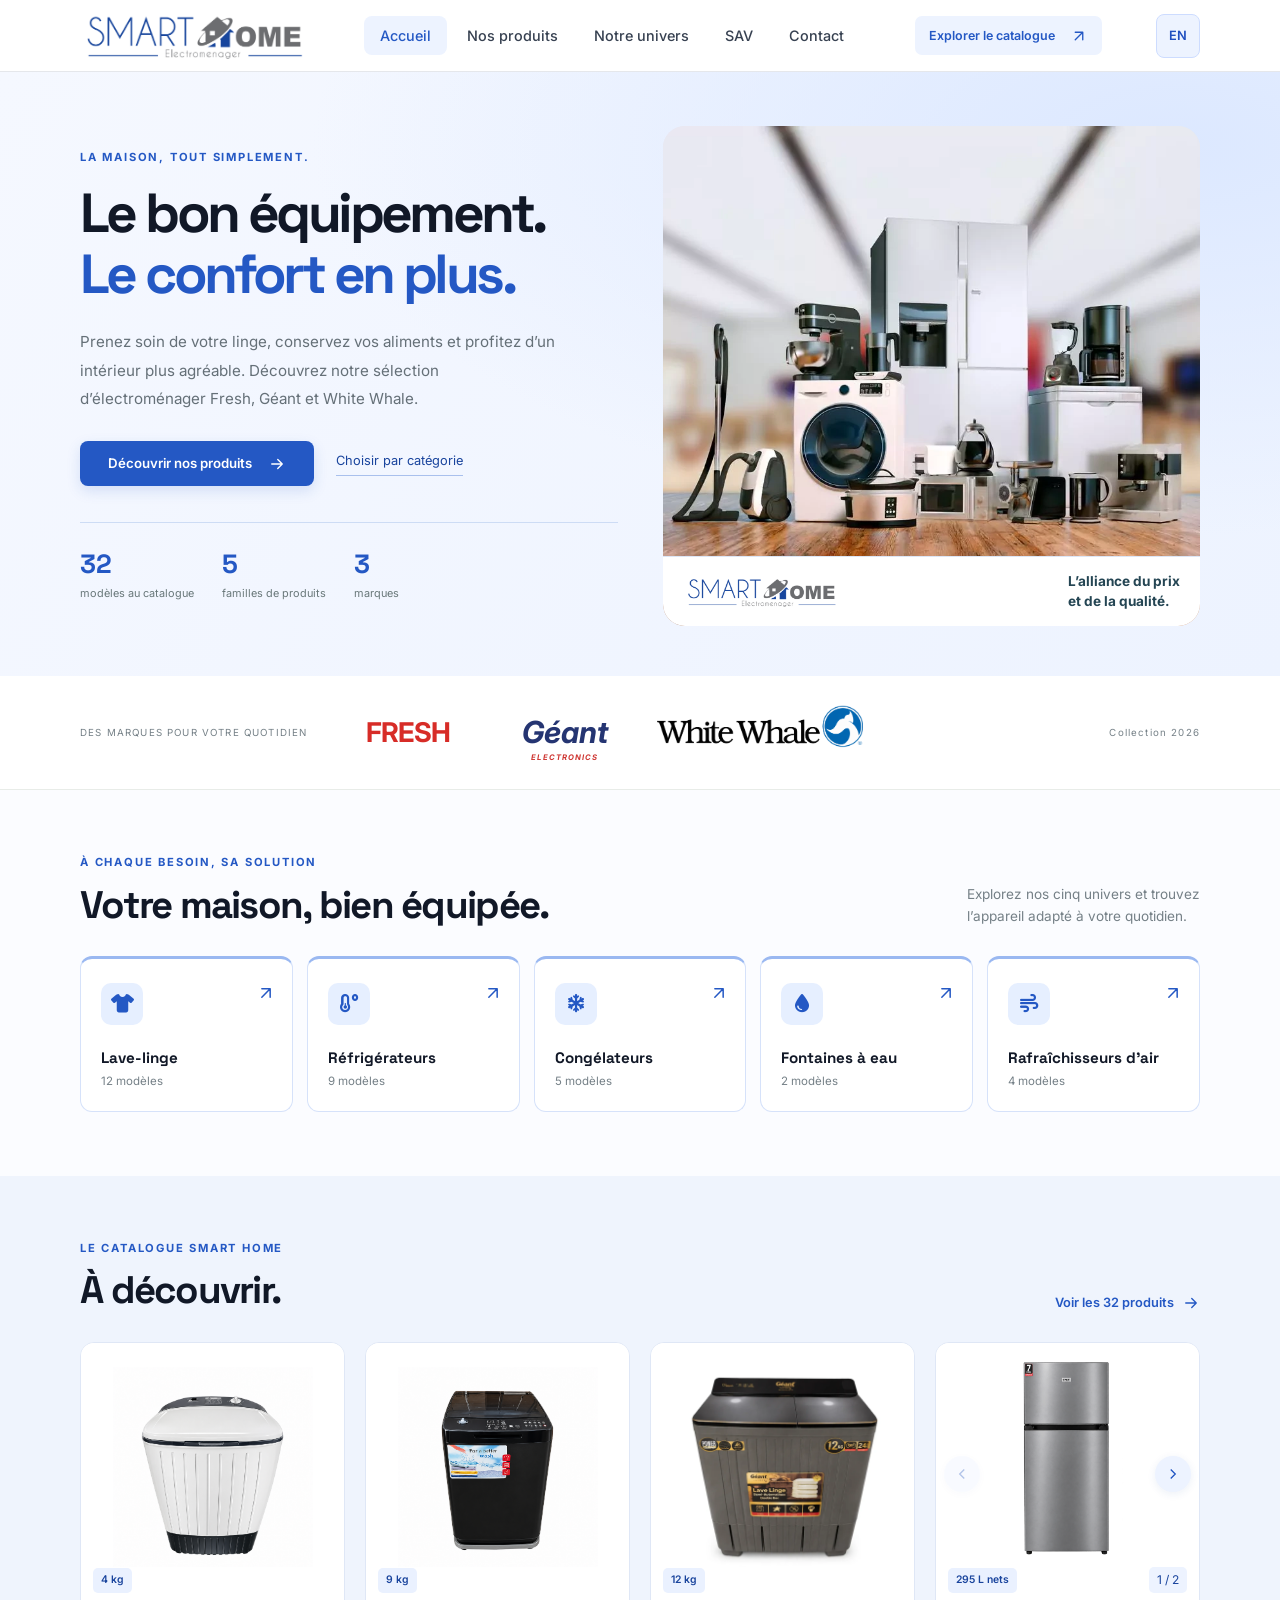
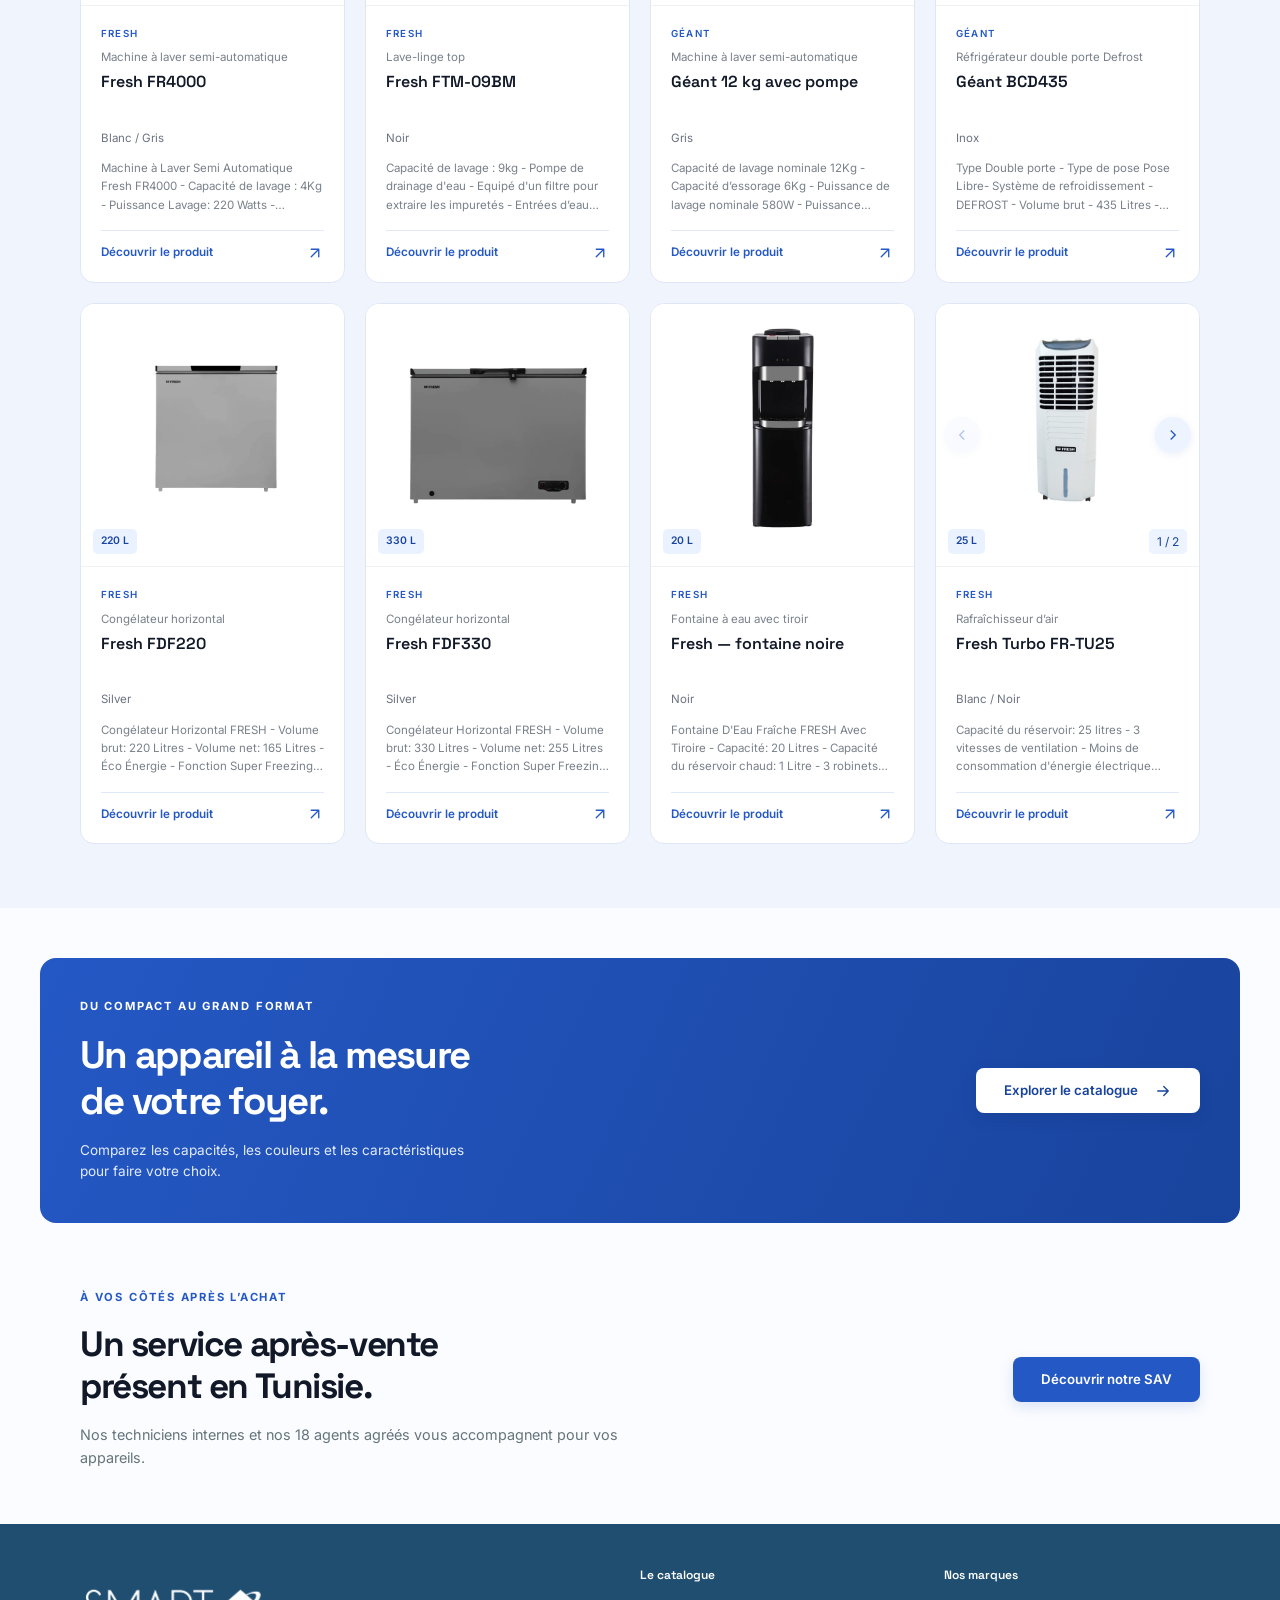
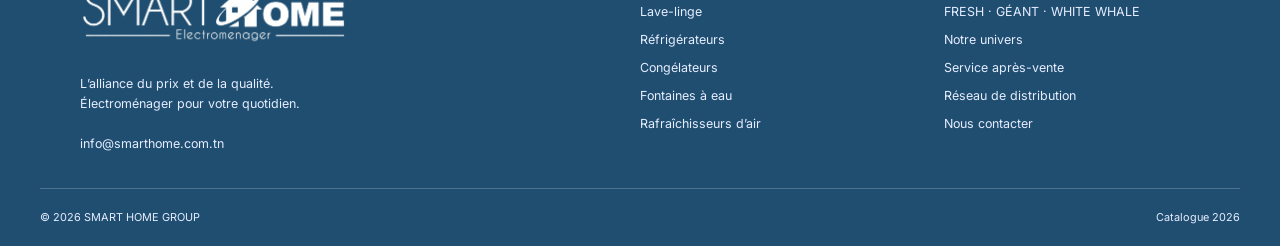
==== commit def2d20a: "Separate White Whale finish references and match two-photo galleries" ====
--- a/index.html
+++ b/index.html
@@ -1,4 +1,4 @@
-<!doctype html><html lang="fr" data-theme="light"><head><meta charset="utf-8"><meta name="viewport" content="width=device-width, initial-scale=1"><title>Accueil | SMART HOME GROUP</title><meta name="description" content="Découvrez les 30 produits électroménagers Fresh, Géant et White Whale de SMART HOME GROUP : lavage, réfrigération, congélation, eau et confort de l’air."><link rel="preconnect" href="https://fonts.googleapis.com"><link rel="preconnect" href="https://fonts.gstatic.com" crossorigin><link href="https://fonts.googleapis.com/css2?family=Inter:wght@400;500;600;700&family=Space+Grotesk:wght@500;600;700&display=swap" rel="stylesheet"><link rel="stylesheet" href="https://cdnjs.cloudflare.com/ajax/libs/font-awesome/6.5.1/css/all.min.css"><link rel="stylesheet" href="assets/css/styles.css"><link rel="stylesheet" href="assets/css/catalogue.css?v=catalogue-final-30"></head><body><a class="skip-link" href="#main">Aller au contenu</a><header class="header"><div class="container header__inner"><a class="logo smart-logo" href="index.html" aria-label="SMART HOME GROUP — Accueil"><img class="brand-logo-image" src="assets/img/smart-home-logo.png" alt="SMART HOME Électroménager" width="526" height="133"></a><nav id="main-navigation" class="nav" aria-label="Navigation principale"><a class="nav__link active" href="index.html">Accueil</a><a class="nav__link " href="products.html">Nos produits</a><a class="nav__link " href="about.html">Notre univers</a><a class="nav__link " href="sav.html">SAV</a><a class="nav__link " href="contact.html">Contact</a></nav><a href="products.html" class="header-catalogue">Explorer le catalogue <span aria-hidden="true"><svg class="ui-arrow" xmlns="http://www.w3.org/2000/svg" viewBox="0 0 24 24" width="18" height="18" fill="none" stroke="currentColor" stroke-width="1.8" stroke-linecap="round" stroke-linejoin="round" aria-hidden="true" focusable="false"><path d="M7 17 17 7M7 7h10v10"/></svg></span></a><button type="button" class="language-toggle" id="language-toggle" aria-label="Switch to English" lang="en">EN</button><button class="burger" aria-controls="main-navigation" aria-label="Ouvrir le menu" aria-expanded="false"><span></span><span></span><span></span></button></div></header><main id="main"><section class="smart-hero"><div class="container hero-layout"><div class="hero-copy"><p class="eyebrow">LA MAISON, TOUT SIMPLEMENT.</p><h1>Le bon équipement.<br><span>Le confort en plus.</span></h1><p class="hero-description">Prenez soin de votre linge, conservez vos aliments et profitez d’un intérieur plus agréable. Découvrez notre sélection d’électroménager Fresh, Géant et White Whale.</p><div class="hero-buttons"><a class="btn btn--primary" href="products.html">Découvrir nos produits <span aria-hidden="true"><svg class="ui-arrow" xmlns="http://www.w3.org/2000/svg" viewBox="0 0 24 24" width="18" height="18" fill="none" stroke="currentColor" stroke-width="1.8" stroke-linecap="round" stroke-linejoin="round" aria-hidden="true" focusable="false"><path d="M5 12h14m-6-6 6 6-6 6"/></svg></span></a><a class="hero-secondary" href="#familles">Choisir par catégorie</a></div><div class="hero-facts"><span><strong>30</strong> modèles au catalogue</span><span><strong>5</strong> familles de produits</span><span><strong>3</strong> marques</span></div></div><div class="hero-visual hero-video-visual"><video id="hero-video" class="hero-video" autoplay muted loop playsinline disablepictureinpicture disableremoteplayback preload="metadata" poster="assets/img/catalogue/maison.webp" aria-label="Présentation animée des appareils SMART HOME GROUP"><source src="assets/video/smart-home-hero-v4.mp4" type="video/mp4"></video><div class="hero-caption"><img class="hero-brand-logo" src="assets/img/smart-home-logo.png" alt="SMART HOME Électroménager" width="526" height="133"><strong>L’alliance du prix<br>et de la qualité.</strong></div></div></div></section><section class="brand-strip"><div class="container"><span>DES MARQUES POUR VOTRE QUOTIDIEN</span><div class="partner-brands" aria-label="Nos marques"><strong class="brand-fresh">FRESH</strong><strong class="brand-geant">Géant<small>ELECTRONICS</small></strong><img class="brand-white-whale" src="assets/img/brands/white-whale-logo.png" alt="White Whale" width="2170" height="725" loading="lazy"></div><span class="catalogue-year">Collection 2026</span></div></section><section class="section" id="familles"><div class="container"><div class="section-heading"><div><p class="eyebrow">À CHAQUE BESOIN, SA SOLUTION</p><h2>Votre maison, bien équipée.</h2></div><p>Explorez nos cinq univers et trouvez <br>l’appareil adapté à votre quotidien.</p></div><div class="family-grid"><a class="family-card" href="products.html?categorie=lavage"><span class="family-icon"><i class="fas fa-shirt" aria-hidden="true"></i></span><h3>Lave-linge</h3><p>12 modèles</p><span class="family-arrow" aria-hidden="true"><svg class="ui-arrow" xmlns="http://www.w3.org/2000/svg" viewBox="0 0 24 24" width="18" height="18" fill="none" stroke="currentColor" stroke-width="1.8" stroke-linecap="round" stroke-linejoin="round" aria-hidden="true" focusable="false"><path d="M7 17 17 7M7 7h10v10"/></svg></span></a><a class="family-card" href="products.html?categorie=refrigeration"><span class="family-icon"><i class="fas fa-temperature-low" aria-hidden="true"></i></span><h3>Réfrigérateurs</h3><p>7 modèles</p><span class="family-arrow" aria-hidden="true"><svg class="ui-arrow" xmlns="http://www.w3.org/2000/svg" viewBox="0 0 24 24" width="18" height="18" fill="none" stroke="currentColor" stroke-width="1.8" stroke-linecap="round" stroke-linejoin="round" aria-hidden="true" focusable="false"><path d="M7 17 17 7M7 7h10v10"/></svg></span></a><a class="family-card" href="products.html?categorie=congelation"><span class="family-icon"><i class="fas fa-snowflake" aria-hidden="true"></i></span><h3>Congélateurs</h3><p>5 modèles</p><span class="family-arrow" aria-hidden="true"><svg class="ui-arrow" xmlns="http://www.w3.org/2000/svg" viewBox="0 0 24 24" width="18" height="18" fill="none" stroke="currentColor" stroke-width="1.8" stroke-linecap="round" stroke-linejoin="round" aria-hidden="true" focusable="false"><path d="M7 17 17 7M7 7h10v10"/></svg></span></a><a class="family-card" href="products.html?categorie=eau"><span class="family-icon"><i class="fas fa-droplet" aria-hidden="true"></i></span><h3>Fontaines à eau</h3><p>2 modèles</p><span class="family-arrow" aria-hidden="true"><svg class="ui-arrow" xmlns="http://www.w3.org/2000/svg" viewBox="0 0 24 24" width="18" height="18" fill="none" stroke="currentColor" stroke-width="1.8" stroke-linecap="round" stroke-linejoin="round" aria-hidden="true" focusable="false"><path d="M7 17 17 7M7 7h10v10"/></svg></span></a><a class="family-card" href="products.html?categorie=air"><span class="family-icon"><i class="fas fa-wind" aria-hidden="true"></i></span><h3>Rafraîchisseurs d’air</h3><p>4 modèles</p><span class="family-arrow" aria-hidden="true"><svg class="ui-arrow" xmlns="http://www.w3.org/2000/svg" viewBox="0 0 24 24" width="18" height="18" fill="none" stroke="currentColor" stroke-width="1.8" stroke-linecap="round" stroke-linejoin="round" aria-hidden="true" focusable="false"><path d="M7 17 17 7M7 7h10v10"/></svg></span></a></div></div></section><section class="section selection-section"><div class="container"><div class="section-heading"><div><p class="eyebrow">LE CATALOGUE SMART HOME</p><h2>À découvrir.</h2></div><a class="text-link" href="products.html">Voir les 30 produits <svg class="ui-arrow" xmlns="http://www.w3.org/2000/svg" viewBox="0 0 24 24" width="18" height="18" fill="none" stroke="currentColor" stroke-width="1.8" stroke-linecap="round" stroke-linejoin="round" aria-hidden="true" focusable="false"><path d="M5 12h14m-6-6 6 6-6 6"/></svg></a></div><div class="products-grid"><article class="product-card" data-category="lavage" data-subcategory="semi-automatique" data-brand="Fresh" data-capacity="4" data-search="Machine à laver semi-automatique Fresh FR4000 Blanc / Gris 4 kg" id="produit-01">
+<!doctype html><html lang="fr" data-theme="light"><head><meta charset="utf-8"><meta name="viewport" content="width=device-width, initial-scale=1"><title>Accueil | SMART HOME GROUP</title><meta name="description" content="Découvrez les 32 produits électroménagers Fresh, Géant et White Whale de SMART HOME GROUP : lavage, réfrigération, congélation, eau et confort de l’air."><link rel="preconnect" href="https://fonts.googleapis.com"><link rel="preconnect" href="https://fonts.gstatic.com" crossorigin><link href="https://fonts.googleapis.com/css2?family=Inter:wght@400;500;600;700&family=Space+Grotesk:wght@500;600;700&display=swap" rel="stylesheet"><link rel="stylesheet" href="https://cdnjs.cloudflare.com/ajax/libs/font-awesome/6.5.1/css/all.min.css"><link rel="stylesheet" href="assets/css/styles.css"><link rel="stylesheet" href="assets/css/catalogue.css?v=catalogue-final-30"></head><body><a class="skip-link" href="#main">Aller au contenu</a><header class="header"><div class="container header__inner"><a class="logo smart-logo" href="index.html" aria-label="SMART HOME GROUP — Accueil"><img class="brand-logo-image" src="assets/img/smart-home-logo.png" alt="SMART HOME Électroménager" width="526" height="133"></a><nav id="main-navigation" class="nav" aria-label="Navigation principale"><a class="nav__link active" href="index.html">Accueil</a><a class="nav__link " href="products.html">Nos produits</a><a class="nav__link " href="about.html">Notre univers</a><a class="nav__link " href="sav.html">SAV</a><a class="nav__link " href="contact.html">Contact</a></nav><a href="products.html" class="header-catalogue">Explorer le catalogue <span aria-hidden="true"><svg class="ui-arrow" xmlns="http://www.w3.org/2000/svg" viewBox="0 0 24 24" width="18" height="18" fill="none" stroke="currentColor" stroke-width="1.8" stroke-linecap="round" stroke-linejoin="round" aria-hidden="true" focusable="false"><path d="M7 17 17 7M7 7h10v10"/></svg></span></a><button type="button" class="language-toggle" id="language-toggle" aria-label="Switch to English" lang="en">EN</button><button class="burger" aria-controls="main-navigation" aria-label="Ouvrir le menu" aria-expanded="false"><span></span><span></span><span></span></button></div></header><main id="main"><section class="smart-hero"><div class="container hero-layout"><div class="hero-copy"><p class="eyebrow">LA MAISON, TOUT SIMPLEMENT.</p><h1>Le bon équipement.<br><span>Le confort en plus.</span></h1><p class="hero-description">Prenez soin de votre linge, conservez vos aliments et profitez d’un intérieur plus agréable. Découvrez notre sélection d’électroménager Fresh, Géant et White Whale.</p><div class="hero-buttons"><a class="btn btn--primary" href="products.html">Découvrir nos produits <span aria-hidden="true"><svg class="ui-arrow" xmlns="http://www.w3.org/2000/svg" viewBox="0 0 24 24" width="18" height="18" fill="none" stroke="currentColor" stroke-width="1.8" stroke-linecap="round" stroke-linejoin="round" aria-hidden="true" focusable="false"><path d="M5 12h14m-6-6 6 6-6 6"/></svg></span></a><a class="hero-secondary" href="#familles">Choisir par catégorie</a></div><div class="hero-facts"><span><strong>32</strong> modèles au catalogue</span><span><strong>5</strong> familles de produits</span><span><strong>3</strong> marques</span></div></div><div class="hero-visual hero-video-visual"><video id="hero-video" class="hero-video" autoplay muted loop playsinline disablepictureinpicture disableremoteplayback preload="metadata" poster="assets/img/catalogue/maison.webp" aria-label="Présentation animée des appareils SMART HOME GROUP"><source src="assets/video/smart-home-hero-v4.mp4" type="video/mp4"></video><div class="hero-caption"><img class="hero-brand-logo" src="assets/img/smart-home-logo.png" alt="SMART HOME Électroménager" width="526" height="133"><strong>L’alliance du prix<br>et de la qualité.</strong></div></div></div></section><section class="brand-strip"><div class="container"><span>DES MARQUES POUR VOTRE QUOTIDIEN</span><div class="partner-brands" aria-label="Nos marques"><strong class="brand-fresh">FRESH</strong><strong class="brand-geant">Géant<small>ELECTRONICS</small></strong><img class="brand-white-whale" src="assets/img/brands/white-whale-logo.png" alt="White Whale" width="2170" height="725" loading="lazy"></div><span class="catalogue-year">Collection 2026</span></div></section><section class="section" id="familles"><div class="container"><div class="section-heading"><div><p class="eyebrow">À CHAQUE BESOIN, SA SOLUTION</p><h2>Votre maison, bien équipée.</h2></div><p>Explorez nos cinq univers et trouvez <br>l’appareil adapté à votre quotidien.</p></div><div class="family-grid"><a class="family-card" href="products.html?categorie=lavage"><span class="family-icon"><i class="fas fa-shirt" aria-hidden="true"></i></span><h3>Lave-linge</h3><p>12 modèles</p><span class="family-arrow" aria-hidden="true"><svg class="ui-arrow" xmlns="http://www.w3.org/2000/svg" viewBox="0 0 24 24" width="18" height="18" fill="none" stroke="currentColor" stroke-width="1.8" stroke-linecap="round" stroke-linejoin="round" aria-hidden="true" focusable="false"><path d="M7 17 17 7M7 7h10v10"/></svg></span></a><a class="family-card" href="products.html?categorie=refrigeration"><span class="family-icon"><i class="fas fa-temperature-low" aria-hidden="true"></i></span><h3>Réfrigérateurs</h3><p>9 modèles</p><span class="family-arrow" aria-hidden="true"><svg class="ui-arrow" xmlns="http://www.w3.org/2000/svg" viewBox="0 0 24 24" width="18" height="18" fill="none" stroke="currentColor" stroke-width="1.8" stroke-linecap="round" stroke-linejoin="round" aria-hidden="true" focusable="false"><path d="M7 17 17 7M7 7h10v10"/></svg></span></a><a class="family-card" href="products.html?categorie=congelation"><span class="family-icon"><i class="fas fa-snowflake" aria-hidden="true"></i></span><h3>Congélateurs</h3><p>5 modèles</p><span class="family-arrow" aria-hidden="true"><svg class="ui-arrow" xmlns="http://www.w3.org/2000/svg" viewBox="0 0 24 24" width="18" height="18" fill="none" stroke="currentColor" stroke-width="1.8" stroke-linecap="round" stroke-linejoin="round" aria-hidden="true" focusable="false"><path d="M7 17 17 7M7 7h10v10"/></svg></span></a><a class="family-card" href="products.html?categorie=eau"><span class="family-icon"><i class="fas fa-droplet" aria-hidden="true"></i></span><h3>Fontaines à eau</h3><p>2 modèles</p><span class="family-arrow" aria-hidden="true"><svg class="ui-arrow" xmlns="http://www.w3.org/2000/svg" viewBox="0 0 24 24" width="18" height="18" fill="none" stroke="currentColor" stroke-width="1.8" stroke-linecap="round" stroke-linejoin="round" aria-hidden="true" focusable="false"><path d="M7 17 17 7M7 7h10v10"/></svg></span></a><a class="family-card" href="products.html?categorie=air"><span class="family-icon"><i class="fas fa-wind" aria-hidden="true"></i></span><h3>Rafraîchisseurs d’air</h3><p>4 modèles</p><span class="family-arrow" aria-hidden="true"><svg class="ui-arrow" xmlns="http://www.w3.org/2000/svg" viewBox="0 0 24 24" width="18" height="18" fill="none" stroke="currentColor" stroke-width="1.8" stroke-linecap="round" stroke-linejoin="round" aria-hidden="true" focusable="false"><path d="M7 17 17 7M7 7h10v10"/></svg></span></a></div></div></section><section class="section selection-section"><div class="container"><div class="section-heading"><div><p class="eyebrow">LE CATALOGUE SMART HOME</p><h2>À découvrir.</h2></div><a class="text-link" href="products.html">Voir les 32 produits <svg class="ui-arrow" xmlns="http://www.w3.org/2000/svg" viewBox="0 0 24 24" width="18" height="18" fill="none" stroke="currentColor" stroke-width="1.8" stroke-linecap="round" stroke-linejoin="round" aria-hidden="true" focusable="false"><path d="M5 12h14m-6-6 6 6-6 6"/></svg></a></div><div class="products-grid"><article class="product-card" data-category="lavage" data-subcategory="semi-automatique" data-brand="Fresh" data-capacity="4" data-search="Machine à laver semi-automatique Fresh FR4000 Blanc / Gris 4 kg" id="produit-01">
  <button class="product-card__img" data-detail="produit-01" aria-label="Voir Machine à laver semi-automatique Fresh FR4000"><img src="assets/img/catalogue/produit-01-hd.png" alt="Machine à laver semi-automatique Fresh FR4000, Blanc / Gris" loading="lazy" width="400" height="400"><span class="capacity-pill">4 kg</span></button>
 
  <div class="product-card__body"><div class="product-card__brand">Fresh</div><p class="product-kind">Machine à laver semi-automatique</p><h3 class="product-card__name">Fresh FR4000</h3><p class="product-color">Blanc / Gris</p><p class="product-excerpt">Machine à Laver Semi Automatique Fresh FR4000 - Capacité de lavage : 4Kg - Puissance Lavage: 220 Watts - Minuterie: 15 minutes - Corps en plastique antichoc - Filtre à peluches - Antibactérien - Facile à transporter - Dimensions: 400 x 350 x 612 mm - Couleur : Blanc - Gris</p><button class="detail-button" data-detail="produit-01">Découvrir le produit <span aria-hidden="true"><svg class="ui-arrow" xmlns="http://www.w3.org/2000/svg" viewBox="0 0 24 24" width="18" height="18" fill="none" stroke="currentColor" stroke-width="1.8" stroke-linecap="round" stroke-linejoin="round" aria-hidden="true" focusable="false"><path d="M7 17 17 7M7 7h10v10"/></svg></span></button></div></article><article class="product-card" data-category="lavage" data-subcategory="top" data-brand="Fresh" data-capacity="9" data-search="Lave-linge top Fresh FTM-09BM Noir 9 kg" id="produit-08">
@@ -22,4 +22,4 @@
  <div class="product-card__body"><div class="product-card__brand">Fresh</div><p class="product-kind">Fontaine à eau avec tiroir</p><h3 class="product-card__name">Fresh — fontaine noire</h3><p class="product-color">Noir</p><p class="product-excerpt">Fontaine D&#x27;Eau Fraîche FRESH Avec Tiroire - Capacité: 20 Litres - Capacité du réservoir chaud: 1 Litre - 3 robinets ergonomique - Distributeur d&#x27;eau: Chaud - froid et Tiède - fréquence : 50-60HZ - Matériau de réservoir: Acier inoxydable - Compresseur haute performance - Contrôle facile de robinet - R134a - Dimensions HxPxL: 93.3 x 33 x 32.2 cm - Couleur: Noir</p><button class="detail-button" data-detail="produit-16">Découvrir le produit <span aria-hidden="true"><svg class="ui-arrow" xmlns="http://www.w3.org/2000/svg" viewBox="0 0 24 24" width="18" height="18" fill="none" stroke="currentColor" stroke-width="1.8" stroke-linecap="round" stroke-linejoin="round" aria-hidden="true" focusable="false"><path d="M7 17 17 7M7 7h10v10"/></svg></span></button></div></article><article class="product-card" data-category="air" data-subcategory="" data-brand="Fresh" data-capacity="25" data-search="Rafraîchisseur d’air Fresh Turbo FR-TU25 Blanc / Noir 25 L" id="produit-18">
  <div class="product-card__img gallery-frame" data-gallery aria-label="Photos du Fresh Turbo FR-TU25"><div class="gallery-track" tabindex="0" aria-label="Faites défiler les photos"><button type="button" class="gallery-slide" data-detail="produit-18" aria-label="Ouvrir la fiche de Fresh Turbo FR-TU25"><img src="assets/img/catalogue/produit-18.webp" alt="Fresh Turbo FR-TU25 — vue blanche" loading="lazy" width="1086" height="1448"></button><button type="button" class="gallery-slide" data-detail="produit-18" aria-label="Ouvrir la fiche de Fresh Turbo FR-TU25"><img src="assets/img/catalogue/fresh-fr-tu25-noir-transparent.png" alt="Fresh Turbo FR-TU25 — vue noire et dorée avec télécommande" loading="lazy" width="1086" height="1448"></button></div><span class="capacity-pill">25 L</span><div class="gallery-controls"><button type="button" data-gallery-prev aria-label="Photo précédente"><svg width="18" height="18" viewBox="0 0 24 24" fill="none" stroke="currentColor" stroke-width="1.8" aria-hidden="true"><path d="M15 6 9 12l6 6"/></svg></button><span class="gallery-position" aria-live="polite">1 / 2</span><button type="button" data-gallery-next aria-label="Photo suivante"><svg width="18" height="18" viewBox="0 0 24 24" fill="none" stroke="currentColor" stroke-width="1.8" aria-hidden="true"><path d="m9 6 6 6-6 6"/></svg></button></div></div>
 
- <div class="product-card__body"><div class="product-card__brand">Fresh</div><p class="product-kind">Rafraîchisseur d’air</p><h3 class="product-card__name">Fresh Turbo FR-TU25</h3><p class="product-color">Blanc / Noir</p><p class="product-excerpt">Capacité du réservoir: 25 litres - 3 vitesses de ventilation - Moins de consommation d&#x27;énergie électrique Filtre à poussière amovible - Équipé d&#x27;un indicateur de remplissage d&#x27;eau Équipé de 4 roues pour un déplacement facile Distribution automatique des courants d&#x27;air froid Une place spéciale au sommet pour mettre de la glace Couvre une superficie de 20 mètres carrés Couleur: Blanc / Noir Dimension: 96.8 x 32.5 x 38.8 cm</p><button class="detail-button" data-detail="produit-18">Découvrir le produit <span aria-hidden="true"><svg class="ui-arrow" xmlns="http://www.w3.org/2000/svg" viewBox="0 0 24 24" width="18" height="18" fill="none" stroke="currentColor" stroke-width="1.8" stroke-linecap="round" stroke-linejoin="round" aria-hidden="true" focusable="false"><path d="M7 17 17 7M7 7h10v10"/></svg></span></button></div></article></div></div></section><section class="container home-callout"><div><p class="eyebrow">DU COMPACT AU GRAND FORMAT</p><h2>Un appareil à la mesure<br>de votre foyer.</h2><p>Comparez les capacités, les couleurs et les caractéristiques<br>pour faire votre choix.</p></div><a class="btn btn--primary" href="products.html">Explorer le catalogue <svg class="ui-arrow" xmlns="http://www.w3.org/2000/svg" viewBox="0 0 24 24" width="18" height="18" fill="none" stroke="currentColor" stroke-width="1.8" stroke-linecap="round" stroke-linejoin="round" aria-hidden="true" focusable="false"><path d="M5 12h14m-6-6 6 6-6 6"/></svg></a></section><section class="container sav-home-banner"><div><p class="eyebrow">À VOS CÔTÉS APRÈS L’ACHAT</p><h2>Un service après-vente<br>présent en Tunisie.</h2><p>Nos techniciens internes et nos 18 agents agréés vous accompagnent pour vos appareils.</p></div><a class="btn btn--primary" href="sav.html">Découvrir notre SAV</a></section></main><footer class="footer"><div class="container smart-footer"><div><a class="footer__brand footer-logo" href="index.html" aria-label="SMART HOME GROUP — Accueil"><img src="assets/img/smart-home-logo-transparent.png" alt="SMART HOME Électroménager" width="2170" height="725" loading="lazy"></a><p class="footer__desc">L’alliance du prix et de la qualité.<br>Électroménager pour votre quotidien.</p><a href="mailto:info@smarthome.com.tn">info@smarthome.com.tn</a></div><div><h2 class="footer__heading">Le catalogue</h2><a href="products.html?categorie=lavage">Lave-linge</a><a href="products.html?categorie=refrigeration">Réfrigérateurs</a><a href="products.html?categorie=congelation">Congélateurs</a><a href="products.html?categorie=eau">Fontaines à eau</a><a href="products.html?categorie=air">Rafraîchisseurs d’air</a></div><div><h2 class="footer__heading">Nos marques</h2><p>FRESH · GÉANT · WHITE WHALE</p><a href="about.html">Notre univers</a><a href="sav.html">Service après-vente</a><a href="sav.html#reseau-distribution">Réseau de distribution</a><a href="contact.html">Nous contacter</a></div></div><div class="container footer__bottom"><span>© <span data-year></span> SMART HOME GROUP</span><span>Catalogue 2026</span></div></footer><dialog id="product-dialog" aria-labelledby="detail-title"><button class="dialog-close" aria-label="Fermer la fiche">✕</button><div class="detail-layout"><div class="detail-visual"><img id="detail-image" alt=""></div><div class="detail-content"><p id="detail-brand" class="eyebrow"></p><h2 id="detail-title"></h2><p id="detail-type"></p><div id="detail-tags" class="detail-tags"></div><h3>Description & caractéristiques</h3><p id="detail-description"></p><p id="detail-note" class="detail-note" hidden></p><a id="detail-contact" class="btn btn--primary" href="contact.html">Contacter notre équipe</a><p class="price-note">Prix et disponibilité sur demande.</p></div></div></dialog><script src="assets/js/products-data.js?v=5742192aa864"></script><script src="assets/js/main.js"></script><script src="assets/js/catalogue.js?v=catalogue-final-30"></script><script src="assets/js/i18n-data.js?v=5742192aa864"></script><script src="assets/js/i18n.js?v=1"></script></body></html>+ <div class="product-card__body"><div class="product-card__brand">Fresh</div><p class="product-kind">Rafraîchisseur d’air</p><h3 class="product-card__name">Fresh Turbo FR-TU25</h3><p class="product-color">Blanc / Noir</p><p class="product-excerpt">Capacité du réservoir: 25 litres - 3 vitesses de ventilation - Moins de consommation d&#x27;énergie électrique Filtre à poussière amovible - Équipé d&#x27;un indicateur de remplissage d&#x27;eau Équipé de 4 roues pour un déplacement facile Distribution automatique des courants d&#x27;air froid Une place spéciale au sommet pour mettre de la glace Couvre une superficie de 20 mètres carrés Couleur: Blanc / Noir Dimension: 96.8 x 32.5 x 38.8 cm</p><button class="detail-button" data-detail="produit-18">Découvrir le produit <span aria-hidden="true"><svg class="ui-arrow" xmlns="http://www.w3.org/2000/svg" viewBox="0 0 24 24" width="18" height="18" fill="none" stroke="currentColor" stroke-width="1.8" stroke-linecap="round" stroke-linejoin="round" aria-hidden="true" focusable="false"><path d="M7 17 17 7M7 7h10v10"/></svg></span></button></div></article></div></div></section><section class="container home-callout"><div><p class="eyebrow">DU COMPACT AU GRAND FORMAT</p><h2>Un appareil à la mesure<br>de votre foyer.</h2><p>Comparez les capacités, les couleurs et les caractéristiques<br>pour faire votre choix.</p></div><a class="btn btn--primary" href="products.html">Explorer le catalogue <svg class="ui-arrow" xmlns="http://www.w3.org/2000/svg" viewBox="0 0 24 24" width="18" height="18" fill="none" stroke="currentColor" stroke-width="1.8" stroke-linecap="round" stroke-linejoin="round" aria-hidden="true" focusable="false"><path d="M5 12h14m-6-6 6 6-6 6"/></svg></a></section><section class="container sav-home-banner"><div><p class="eyebrow">À VOS CÔTÉS APRÈS L’ACHAT</p><h2>Un service après-vente<br>présent en Tunisie.</h2><p>Nos techniciens internes et nos 18 agents agréés vous accompagnent pour vos appareils.</p></div><a class="btn btn--primary" href="sav.html">Découvrir notre SAV</a></section></main><footer class="footer"><div class="container smart-footer"><div><a class="footer__brand footer-logo" href="index.html" aria-label="SMART HOME GROUP — Accueil"><img src="assets/img/smart-home-logo-transparent.png" alt="SMART HOME Électroménager" width="2170" height="725" loading="lazy"></a><p class="footer__desc">L’alliance du prix et de la qualité.<br>Électroménager pour votre quotidien.</p><a href="mailto:info@smarthome.com.tn">info@smarthome.com.tn</a></div><div><h2 class="footer__heading">Le catalogue</h2><a href="products.html?categorie=lavage">Lave-linge</a><a href="products.html?categorie=refrigeration">Réfrigérateurs</a><a href="products.html?categorie=congelation">Congélateurs</a><a href="products.html?categorie=eau">Fontaines à eau</a><a href="products.html?categorie=air">Rafraîchisseurs d’air</a></div><div><h2 class="footer__heading">Nos marques</h2><p>FRESH · GÉANT · WHITE WHALE</p><a href="about.html">Notre univers</a><a href="sav.html">Service après-vente</a><a href="sav.html#reseau-distribution">Réseau de distribution</a><a href="contact.html">Nous contacter</a></div></div><div class="container footer__bottom"><span>© <span data-year></span> SMART HOME GROUP</span><span>Catalogue 2026</span></div></footer><dialog id="product-dialog" aria-labelledby="detail-title"><button class="dialog-close" aria-label="Fermer la fiche">✕</button><div class="detail-layout"><div class="detail-visual"><img id="detail-image" alt=""></div><div class="detail-content"><p id="detail-brand" class="eyebrow"></p><h2 id="detail-title"></h2><p id="detail-type"></p><div id="detail-tags" class="detail-tags"></div><h3>Description & caractéristiques</h3><p id="detail-description"></p><p id="detail-note" class="detail-note" hidden></p><a id="detail-contact" class="btn btn--primary" href="contact.html">Contacter notre équipe</a><p class="price-note">Prix et disponibilité sur demande.</p></div></div></dialog><script src="assets/js/products-data.js?v=4892f1367b27"></script><script src="assets/js/main.js"></script><script src="assets/js/catalogue.js?v=catalogue-final-30"></script><script src="assets/js/i18n-data.js?v=4892f1367b27"></script><script src="assets/js/i18n.js?v=1"></script></body></html>
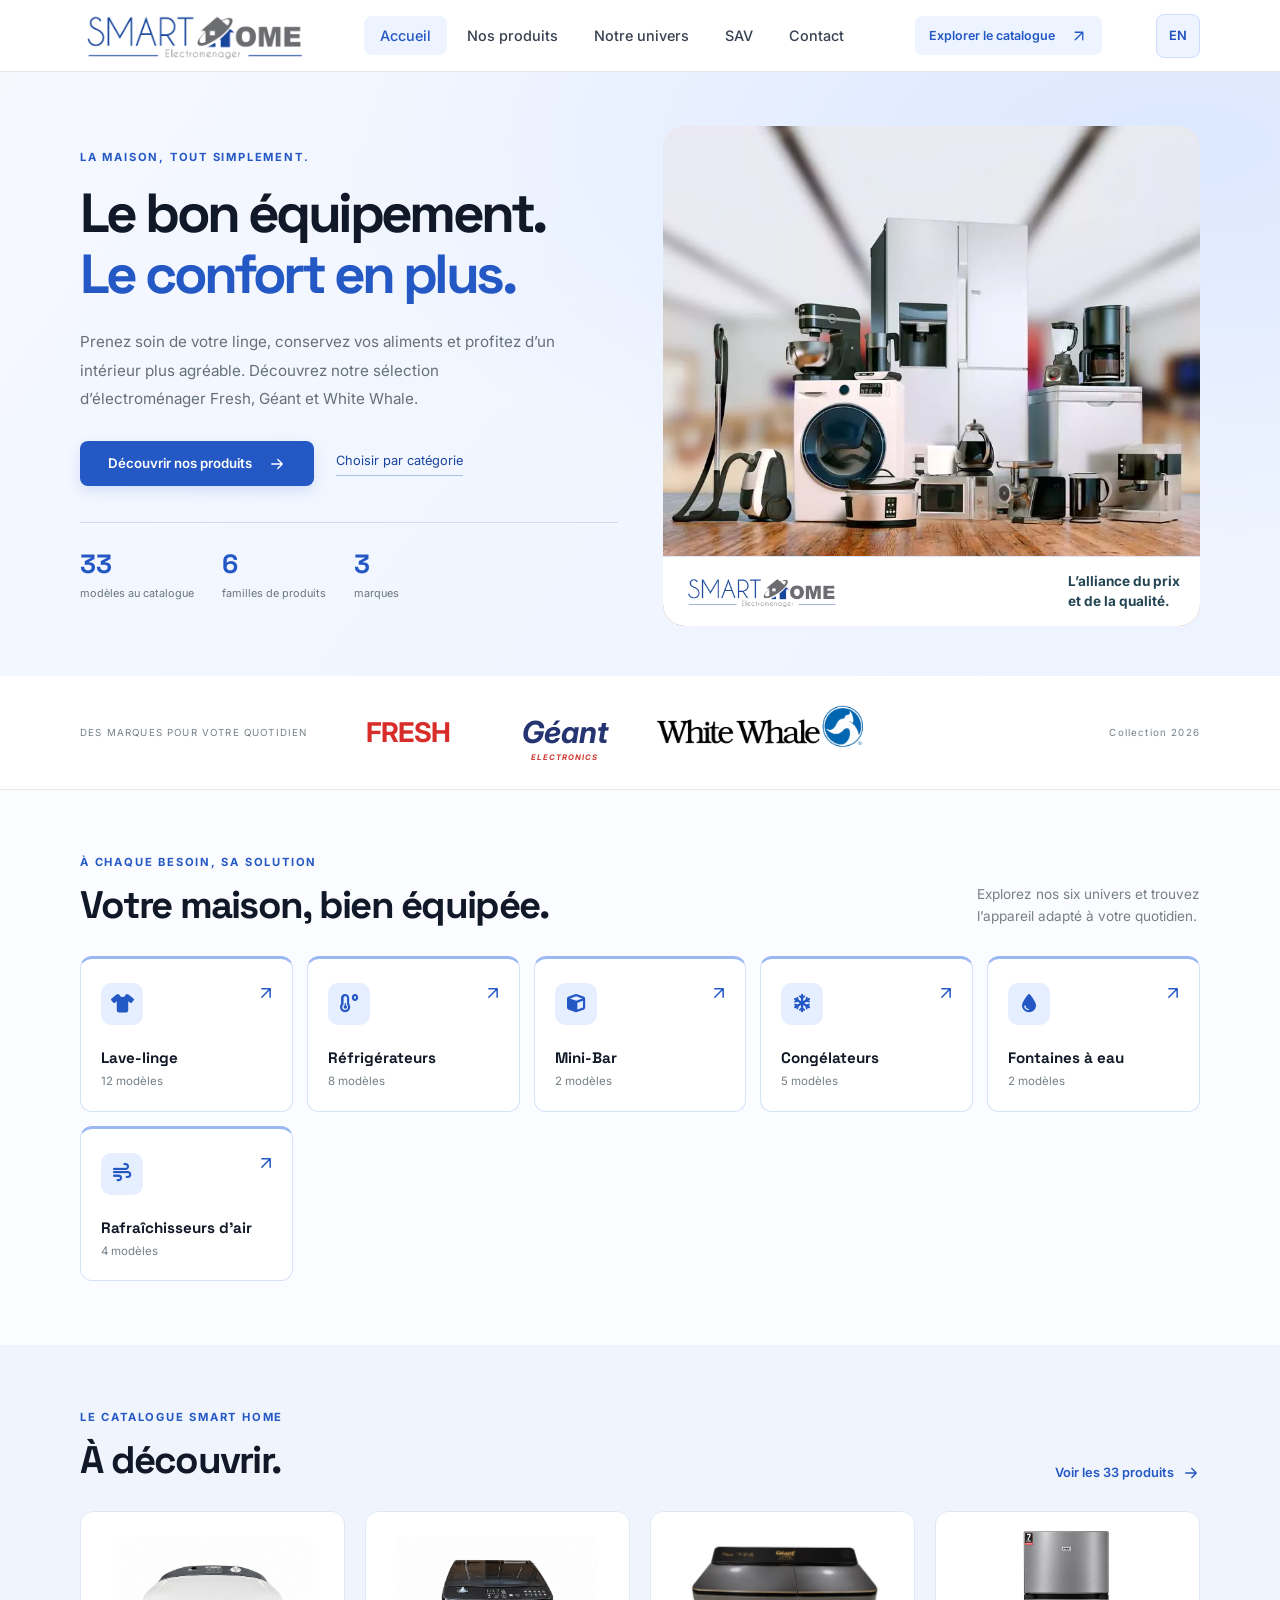
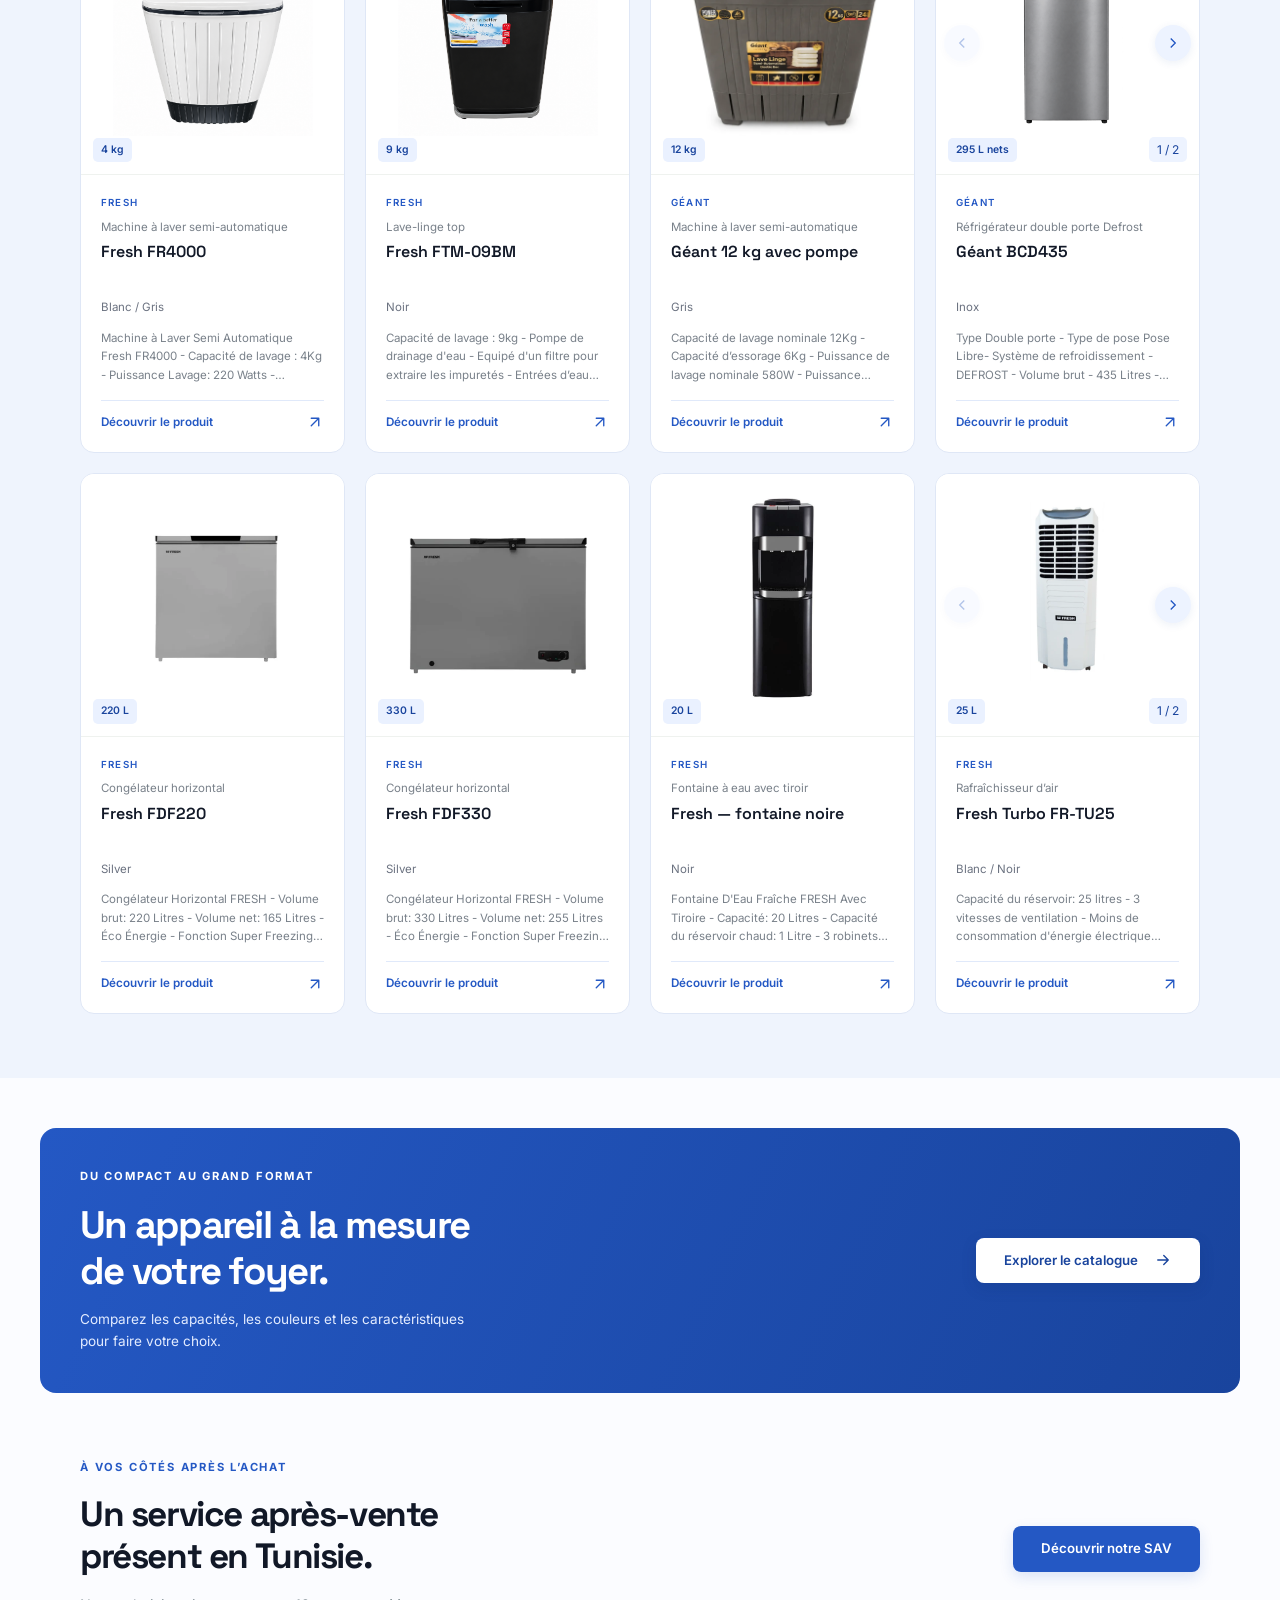
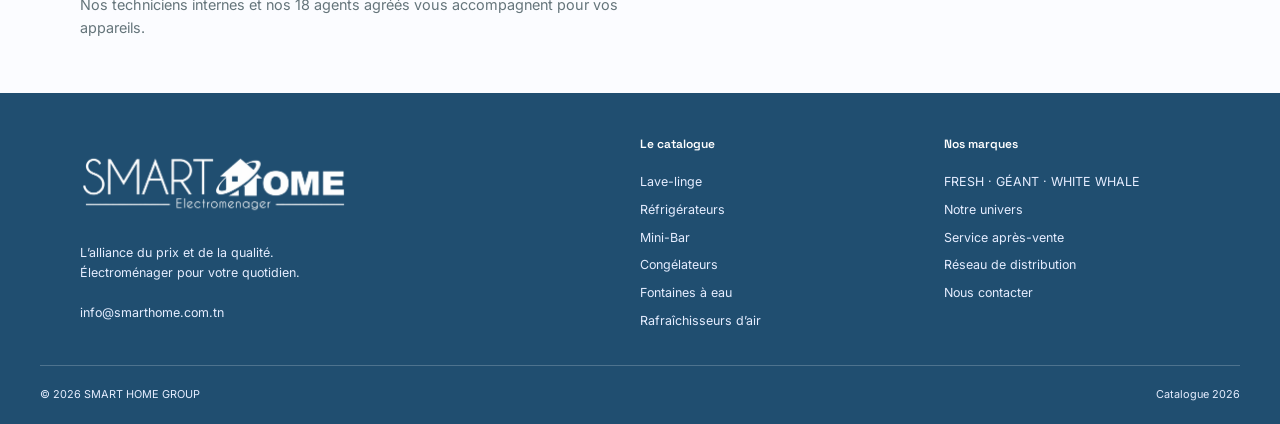
==== commit b22e6888: "Add Mini-Bar category and black WR-140 B alongside silver model" ====
--- a/index.html
+++ b/index.html
@@ -1,4 +1,4 @@
-<!doctype html><html lang="fr" data-theme="light"><head><meta charset="utf-8"><meta name="viewport" content="width=device-width, initial-scale=1"><title>Accueil | SMART HOME GROUP</title><meta name="description" content="Découvrez les 32 produits électroménagers Fresh, Géant et White Whale de SMART HOME GROUP : lavage, réfrigération, congélation, eau et confort de l’air."><link rel="preconnect" href="https://fonts.googleapis.com"><link rel="preconnect" href="https://fonts.gstatic.com" crossorigin><link href="https://fonts.googleapis.com/css2?family=Inter:wght@400;500;600;700&family=Space+Grotesk:wght@500;600;700&display=swap" rel="stylesheet"><link rel="stylesheet" href="https://cdnjs.cloudflare.com/ajax/libs/font-awesome/6.5.1/css/all.min.css"><link rel="stylesheet" href="assets/css/styles.css"><link rel="stylesheet" href="assets/css/catalogue.css?v=catalogue-final-30"></head><body><a class="skip-link" href="#main">Aller au contenu</a><header class="header"><div class="container header__inner"><a class="logo smart-logo" href="index.html" aria-label="SMART HOME GROUP — Accueil"><img class="brand-logo-image" src="assets/img/smart-home-logo.png" alt="SMART HOME Électroménager" width="526" height="133"></a><nav id="main-navigation" class="nav" aria-label="Navigation principale"><a class="nav__link active" href="index.html">Accueil</a><a class="nav__link " href="products.html">Nos produits</a><a class="nav__link " href="about.html">Notre univers</a><a class="nav__link " href="sav.html">SAV</a><a class="nav__link " href="contact.html">Contact</a></nav><a href="products.html" class="header-catalogue">Explorer le catalogue <span aria-hidden="true"><svg class="ui-arrow" xmlns="http://www.w3.org/2000/svg" viewBox="0 0 24 24" width="18" height="18" fill="none" stroke="currentColor" stroke-width="1.8" stroke-linecap="round" stroke-linejoin="round" aria-hidden="true" focusable="false"><path d="M7 17 17 7M7 7h10v10"/></svg></span></a><button type="button" class="language-toggle" id="language-toggle" aria-label="Switch to English" lang="en">EN</button><button class="burger" aria-controls="main-navigation" aria-label="Ouvrir le menu" aria-expanded="false"><span></span><span></span><span></span></button></div></header><main id="main"><section class="smart-hero"><div class="container hero-layout"><div class="hero-copy"><p class="eyebrow">LA MAISON, TOUT SIMPLEMENT.</p><h1>Le bon équipement.<br><span>Le confort en plus.</span></h1><p class="hero-description">Prenez soin de votre linge, conservez vos aliments et profitez d’un intérieur plus agréable. Découvrez notre sélection d’électroménager Fresh, Géant et White Whale.</p><div class="hero-buttons"><a class="btn btn--primary" href="products.html">Découvrir nos produits <span aria-hidden="true"><svg class="ui-arrow" xmlns="http://www.w3.org/2000/svg" viewBox="0 0 24 24" width="18" height="18" fill="none" stroke="currentColor" stroke-width="1.8" stroke-linecap="round" stroke-linejoin="round" aria-hidden="true" focusable="false"><path d="M5 12h14m-6-6 6 6-6 6"/></svg></span></a><a class="hero-secondary" href="#familles">Choisir par catégorie</a></div><div class="hero-facts"><span><strong>32</strong> modèles au catalogue</span><span><strong>5</strong> familles de produits</span><span><strong>3</strong> marques</span></div></div><div class="hero-visual hero-video-visual"><video id="hero-video" class="hero-video" autoplay muted loop playsinline disablepictureinpicture disableremoteplayback preload="metadata" poster="assets/img/catalogue/maison.webp" aria-label="Présentation animée des appareils SMART HOME GROUP"><source src="assets/video/smart-home-hero-v4.mp4" type="video/mp4"></video><div class="hero-caption"><img class="hero-brand-logo" src="assets/img/smart-home-logo.png" alt="SMART HOME Électroménager" width="526" height="133"><strong>L’alliance du prix<br>et de la qualité.</strong></div></div></div></section><section class="brand-strip"><div class="container"><span>DES MARQUES POUR VOTRE QUOTIDIEN</span><div class="partner-brands" aria-label="Nos marques"><strong class="brand-fresh">FRESH</strong><strong class="brand-geant">Géant<small>ELECTRONICS</small></strong><img class="brand-white-whale" src="assets/img/brands/white-whale-logo.png" alt="White Whale" width="2170" height="725" loading="lazy"></div><span class="catalogue-year">Collection 2026</span></div></section><section class="section" id="familles"><div class="container"><div class="section-heading"><div><p class="eyebrow">À CHAQUE BESOIN, SA SOLUTION</p><h2>Votre maison, bien équipée.</h2></div><p>Explorez nos cinq univers et trouvez <br>l’appareil adapté à votre quotidien.</p></div><div class="family-grid"><a class="family-card" href="products.html?categorie=lavage"><span class="family-icon"><i class="fas fa-shirt" aria-hidden="true"></i></span><h3>Lave-linge</h3><p>12 modèles</p><span class="family-arrow" aria-hidden="true"><svg class="ui-arrow" xmlns="http://www.w3.org/2000/svg" viewBox="0 0 24 24" width="18" height="18" fill="none" stroke="currentColor" stroke-width="1.8" stroke-linecap="round" stroke-linejoin="round" aria-hidden="true" focusable="false"><path d="M7 17 17 7M7 7h10v10"/></svg></span></a><a class="family-card" href="products.html?categorie=refrigeration"><span class="family-icon"><i class="fas fa-temperature-low" aria-hidden="true"></i></span><h3>Réfrigérateurs</h3><p>9 modèles</p><span class="family-arrow" aria-hidden="true"><svg class="ui-arrow" xmlns="http://www.w3.org/2000/svg" viewBox="0 0 24 24" width="18" height="18" fill="none" stroke="currentColor" stroke-width="1.8" stroke-linecap="round" stroke-linejoin="round" aria-hidden="true" focusable="false"><path d="M7 17 17 7M7 7h10v10"/></svg></span></a><a class="family-card" href="products.html?categorie=congelation"><span class="family-icon"><i class="fas fa-snowflake" aria-hidden="true"></i></span><h3>Congélateurs</h3><p>5 modèles</p><span class="family-arrow" aria-hidden="true"><svg class="ui-arrow" xmlns="http://www.w3.org/2000/svg" viewBox="0 0 24 24" width="18" height="18" fill="none" stroke="currentColor" stroke-width="1.8" stroke-linecap="round" stroke-linejoin="round" aria-hidden="true" focusable="false"><path d="M7 17 17 7M7 7h10v10"/></svg></span></a><a class="family-card" href="products.html?categorie=eau"><span class="family-icon"><i class="fas fa-droplet" aria-hidden="true"></i></span><h3>Fontaines à eau</h3><p>2 modèles</p><span class="family-arrow" aria-hidden="true"><svg class="ui-arrow" xmlns="http://www.w3.org/2000/svg" viewBox="0 0 24 24" width="18" height="18" fill="none" stroke="currentColor" stroke-width="1.8" stroke-linecap="round" stroke-linejoin="round" aria-hidden="true" focusable="false"><path d="M7 17 17 7M7 7h10v10"/></svg></span></a><a class="family-card" href="products.html?categorie=air"><span class="family-icon"><i class="fas fa-wind" aria-hidden="true"></i></span><h3>Rafraîchisseurs d’air</h3><p>4 modèles</p><span class="family-arrow" aria-hidden="true"><svg class="ui-arrow" xmlns="http://www.w3.org/2000/svg" viewBox="0 0 24 24" width="18" height="18" fill="none" stroke="currentColor" stroke-width="1.8" stroke-linecap="round" stroke-linejoin="round" aria-hidden="true" focusable="false"><path d="M7 17 17 7M7 7h10v10"/></svg></span></a></div></div></section><section class="section selection-section"><div class="container"><div class="section-heading"><div><p class="eyebrow">LE CATALOGUE SMART HOME</p><h2>À découvrir.</h2></div><a class="text-link" href="products.html">Voir les 32 produits <svg class="ui-arrow" xmlns="http://www.w3.org/2000/svg" viewBox="0 0 24 24" width="18" height="18" fill="none" stroke="currentColor" stroke-width="1.8" stroke-linecap="round" stroke-linejoin="round" aria-hidden="true" focusable="false"><path d="M5 12h14m-6-6 6 6-6 6"/></svg></a></div><div class="products-grid"><article class="product-card" data-category="lavage" data-subcategory="semi-automatique" data-brand="Fresh" data-capacity="4" data-search="Machine à laver semi-automatique Fresh FR4000 Blanc / Gris 4 kg" id="produit-01">
+<!doctype html><html lang="fr" data-theme="light"><head><meta charset="utf-8"><meta name="viewport" content="width=device-width, initial-scale=1"><title>Accueil | SMART HOME GROUP</title><meta name="description" content="Découvrez les 33 produits électroménagers Fresh, Géant et White Whale de SMART HOME GROUP : lavage, réfrigération, congélation, eau et confort de l’air."><link rel="preconnect" href="https://fonts.googleapis.com"><link rel="preconnect" href="https://fonts.gstatic.com" crossorigin><link href="https://fonts.googleapis.com/css2?family=Inter:wght@400;500;600;700&family=Space+Grotesk:wght@500;600;700&display=swap" rel="stylesheet"><link rel="stylesheet" href="https://cdnjs.cloudflare.com/ajax/libs/font-awesome/6.5.1/css/all.min.css"><link rel="stylesheet" href="assets/css/styles.css"><link rel="stylesheet" href="assets/css/catalogue.css?v=catalogue-final-30"></head><body><a class="skip-link" href="#main">Aller au contenu</a><header class="header"><div class="container header__inner"><a class="logo smart-logo" href="index.html" aria-label="SMART HOME GROUP — Accueil"><img class="brand-logo-image" src="assets/img/smart-home-logo.png" alt="SMART HOME Électroménager" width="526" height="133"></a><nav id="main-navigation" class="nav" aria-label="Navigation principale"><a class="nav__link active" href="index.html">Accueil</a><a class="nav__link " href="products.html">Nos produits</a><a class="nav__link " href="about.html">Notre univers</a><a class="nav__link " href="sav.html">SAV</a><a class="nav__link " href="contact.html">Contact</a></nav><a href="products.html" class="header-catalogue">Explorer le catalogue <span aria-hidden="true"><svg class="ui-arrow" xmlns="http://www.w3.org/2000/svg" viewBox="0 0 24 24" width="18" height="18" fill="none" stroke="currentColor" stroke-width="1.8" stroke-linecap="round" stroke-linejoin="round" aria-hidden="true" focusable="false"><path d="M7 17 17 7M7 7h10v10"/></svg></span></a><button type="button" class="language-toggle" id="language-toggle" aria-label="Switch to English" lang="en">EN</button><button class="burger" aria-controls="main-navigation" aria-label="Ouvrir le menu" aria-expanded="false"><span></span><span></span><span></span></button></div></header><main id="main"><section class="smart-hero"><div class="container hero-layout"><div class="hero-copy"><p class="eyebrow">LA MAISON, TOUT SIMPLEMENT.</p><h1>Le bon équipement.<br><span>Le confort en plus.</span></h1><p class="hero-description">Prenez soin de votre linge, conservez vos aliments et profitez d’un intérieur plus agréable. Découvrez notre sélection d’électroménager Fresh, Géant et White Whale.</p><div class="hero-buttons"><a class="btn btn--primary" href="products.html">Découvrir nos produits <span aria-hidden="true"><svg class="ui-arrow" xmlns="http://www.w3.org/2000/svg" viewBox="0 0 24 24" width="18" height="18" fill="none" stroke="currentColor" stroke-width="1.8" stroke-linecap="round" stroke-linejoin="round" aria-hidden="true" focusable="false"><path d="M5 12h14m-6-6 6 6-6 6"/></svg></span></a><a class="hero-secondary" href="#familles">Choisir par catégorie</a></div><div class="hero-facts"><span><strong>33</strong> modèles au catalogue</span><span><strong>6</strong> familles de produits</span><span><strong>3</strong> marques</span></div></div><div class="hero-visual hero-video-visual"><video id="hero-video" class="hero-video" autoplay muted loop playsinline disablepictureinpicture disableremoteplayback preload="metadata" poster="assets/img/catalogue/maison.webp" aria-label="Présentation animée des appareils SMART HOME GROUP"><source src="assets/video/smart-home-hero-v4.mp4" type="video/mp4"></video><div class="hero-caption"><img class="hero-brand-logo" src="assets/img/smart-home-logo.png" alt="SMART HOME Électroménager" width="526" height="133"><strong>L’alliance du prix<br>et de la qualité.</strong></div></div></div></section><section class="brand-strip"><div class="container"><span>DES MARQUES POUR VOTRE QUOTIDIEN</span><div class="partner-brands" aria-label="Nos marques"><strong class="brand-fresh">FRESH</strong><strong class="brand-geant">Géant<small>ELECTRONICS</small></strong><img class="brand-white-whale" src="assets/img/brands/white-whale-logo.png" alt="White Whale" width="2170" height="725" loading="lazy"></div><span class="catalogue-year">Collection 2026</span></div></section><section class="section" id="familles"><div class="container"><div class="section-heading"><div><p class="eyebrow">À CHAQUE BESOIN, SA SOLUTION</p><h2>Votre maison, bien équipée.</h2></div><p>Explorez nos six univers et trouvez <br>l’appareil adapté à votre quotidien.</p></div><div class="family-grid"><a class="family-card" href="products.html?categorie=lavage"><span class="family-icon"><i class="fas fa-shirt" aria-hidden="true"></i></span><h3>Lave-linge</h3><p>12 modèles</p><span class="family-arrow" aria-hidden="true"><svg class="ui-arrow" xmlns="http://www.w3.org/2000/svg" viewBox="0 0 24 24" width="18" height="18" fill="none" stroke="currentColor" stroke-width="1.8" stroke-linecap="round" stroke-linejoin="round" aria-hidden="true" focusable="false"><path d="M7 17 17 7M7 7h10v10"/></svg></span></a><a class="family-card" href="products.html?categorie=refrigeration"><span class="family-icon"><i class="fas fa-temperature-low" aria-hidden="true"></i></span><h3>Réfrigérateurs</h3><p>8 modèles</p><span class="family-arrow" aria-hidden="true"><svg class="ui-arrow" xmlns="http://www.w3.org/2000/svg" viewBox="0 0 24 24" width="18" height="18" fill="none" stroke="currentColor" stroke-width="1.8" stroke-linecap="round" stroke-linejoin="round" aria-hidden="true" focusable="false"><path d="M7 17 17 7M7 7h10v10"/></svg></span></a><a class="family-card" href="products.html?categorie=mini-bar"><span class="family-icon"><i class="fas fa-cube" aria-hidden="true"></i></span><h3>Mini-Bar</h3><p>2 modèles</p><span class="family-arrow" aria-hidden="true"><svg class="ui-arrow" xmlns="http://www.w3.org/2000/svg" viewBox="0 0 24 24" width="18" height="18" fill="none" stroke="currentColor" stroke-width="1.8" stroke-linecap="round" stroke-linejoin="round" aria-hidden="true" focusable="false"><path d="M7 17 17 7M7 7h10v10"/></svg></span></a><a class="family-card" href="products.html?categorie=congelation"><span class="family-icon"><i class="fas fa-snowflake" aria-hidden="true"></i></span><h3>Congélateurs</h3><p>5 modèles</p><span class="family-arrow" aria-hidden="true"><svg class="ui-arrow" xmlns="http://www.w3.org/2000/svg" viewBox="0 0 24 24" width="18" height="18" fill="none" stroke="currentColor" stroke-width="1.8" stroke-linecap="round" stroke-linejoin="round" aria-hidden="true" focusable="false"><path d="M7 17 17 7M7 7h10v10"/></svg></span></a><a class="family-card" href="products.html?categorie=eau"><span class="family-icon"><i class="fas fa-droplet" aria-hidden="true"></i></span><h3>Fontaines à eau</h3><p>2 modèles</p><span class="family-arrow" aria-hidden="true"><svg class="ui-arrow" xmlns="http://www.w3.org/2000/svg" viewBox="0 0 24 24" width="18" height="18" fill="none" stroke="currentColor" stroke-width="1.8" stroke-linecap="round" stroke-linejoin="round" aria-hidden="true" focusable="false"><path d="M7 17 17 7M7 7h10v10"/></svg></span></a><a class="family-card" href="products.html?categorie=air"><span class="family-icon"><i class="fas fa-wind" aria-hidden="true"></i></span><h3>Rafraîchisseurs d’air</h3><p>4 modèles</p><span class="family-arrow" aria-hidden="true"><svg class="ui-arrow" xmlns="http://www.w3.org/2000/svg" viewBox="0 0 24 24" width="18" height="18" fill="none" stroke="currentColor" stroke-width="1.8" stroke-linecap="round" stroke-linejoin="round" aria-hidden="true" focusable="false"><path d="M7 17 17 7M7 7h10v10"/></svg></span></a></div></div></section><section class="section selection-section"><div class="container"><div class="section-heading"><div><p class="eyebrow">LE CATALOGUE SMART HOME</p><h2>À découvrir.</h2></div><a class="text-link" href="products.html">Voir les 33 produits <svg class="ui-arrow" xmlns="http://www.w3.org/2000/svg" viewBox="0 0 24 24" width="18" height="18" fill="none" stroke="currentColor" stroke-width="1.8" stroke-linecap="round" stroke-linejoin="round" aria-hidden="true" focusable="false"><path d="M5 12h14m-6-6 6 6-6 6"/></svg></a></div><div class="products-grid"><article class="product-card" data-category="lavage" data-subcategory="semi-automatique" data-brand="Fresh" data-capacity="4" data-search="Machine à laver semi-automatique Fresh FR4000 Blanc / Gris 4 kg" id="produit-01">
  <button class="product-card__img" data-detail="produit-01" aria-label="Voir Machine à laver semi-automatique Fresh FR4000"><img src="assets/img/catalogue/produit-01-hd.png" alt="Machine à laver semi-automatique Fresh FR4000, Blanc / Gris" loading="lazy" width="400" height="400"><span class="capacity-pill">4 kg</span></button>
 
  <div class="product-card__body"><div class="product-card__brand">Fresh</div><p class="product-kind">Machine à laver semi-automatique</p><h3 class="product-card__name">Fresh FR4000</h3><p class="product-color">Blanc / Gris</p><p class="product-excerpt">Machine à Laver Semi Automatique Fresh FR4000 - Capacité de lavage : 4Kg - Puissance Lavage: 220 Watts - Minuterie: 15 minutes - Corps en plastique antichoc - Filtre à peluches - Antibactérien - Facile à transporter - Dimensions: 400 x 350 x 612 mm - Couleur : Blanc - Gris</p><button class="detail-button" data-detail="produit-01">Découvrir le produit <span aria-hidden="true"><svg class="ui-arrow" xmlns="http://www.w3.org/2000/svg" viewBox="0 0 24 24" width="18" height="18" fill="none" stroke="currentColor" stroke-width="1.8" stroke-linecap="round" stroke-linejoin="round" aria-hidden="true" focusable="false"><path d="M7 17 17 7M7 7h10v10"/></svg></span></button></div></article><article class="product-card" data-category="lavage" data-subcategory="top" data-brand="Fresh" data-capacity="9" data-search="Lave-linge top Fresh FTM-09BM Noir 9 kg" id="produit-08">
@@ -22,4 +22,4 @@
  <div class="product-card__body"><div class="product-card__brand">Fresh</div><p class="product-kind">Fontaine à eau avec tiroir</p><h3 class="product-card__name">Fresh — fontaine noire</h3><p class="product-color">Noir</p><p class="product-excerpt">Fontaine D&#x27;Eau Fraîche FRESH Avec Tiroire - Capacité: 20 Litres - Capacité du réservoir chaud: 1 Litre - 3 robinets ergonomique - Distributeur d&#x27;eau: Chaud - froid et Tiède - fréquence : 50-60HZ - Matériau de réservoir: Acier inoxydable - Compresseur haute performance - Contrôle facile de robinet - R134a - Dimensions HxPxL: 93.3 x 33 x 32.2 cm - Couleur: Noir</p><button class="detail-button" data-detail="produit-16">Découvrir le produit <span aria-hidden="true"><svg class="ui-arrow" xmlns="http://www.w3.org/2000/svg" viewBox="0 0 24 24" width="18" height="18" fill="none" stroke="currentColor" stroke-width="1.8" stroke-linecap="round" stroke-linejoin="round" aria-hidden="true" focusable="false"><path d="M7 17 17 7M7 7h10v10"/></svg></span></button></div></article><article class="product-card" data-category="air" data-subcategory="" data-brand="Fresh" data-capacity="25" data-search="Rafraîchisseur d’air Fresh Turbo FR-TU25 Blanc / Noir 25 L" id="produit-18">
  <div class="product-card__img gallery-frame" data-gallery aria-label="Photos du Fresh Turbo FR-TU25"><div class="gallery-track" tabindex="0" aria-label="Faites défiler les photos"><button type="button" class="gallery-slide" data-detail="produit-18" aria-label="Ouvrir la fiche de Fresh Turbo FR-TU25"><img src="assets/img/catalogue/produit-18.webp" alt="Fresh Turbo FR-TU25 — vue blanche" loading="lazy" width="1086" height="1448"></button><button type="button" class="gallery-slide" data-detail="produit-18" aria-label="Ouvrir la fiche de Fresh Turbo FR-TU25"><img src="assets/img/catalogue/fresh-fr-tu25-noir-transparent.png" alt="Fresh Turbo FR-TU25 — vue noire et dorée avec télécommande" loading="lazy" width="1086" height="1448"></button></div><span class="capacity-pill">25 L</span><div class="gallery-controls"><button type="button" data-gallery-prev aria-label="Photo précédente"><svg width="18" height="18" viewBox="0 0 24 24" fill="none" stroke="currentColor" stroke-width="1.8" aria-hidden="true"><path d="M15 6 9 12l6 6"/></svg></button><span class="gallery-position" aria-live="polite">1 / 2</span><button type="button" data-gallery-next aria-label="Photo suivante"><svg width="18" height="18" viewBox="0 0 24 24" fill="none" stroke="currentColor" stroke-width="1.8" aria-hidden="true"><path d="m9 6 6 6-6 6"/></svg></button></div></div>
 
- <div class="product-card__body"><div class="product-card__brand">Fresh</div><p class="product-kind">Rafraîchisseur d’air</p><h3 class="product-card__name">Fresh Turbo FR-TU25</h3><p class="product-color">Blanc / Noir</p><p class="product-excerpt">Capacité du réservoir: 25 litres - 3 vitesses de ventilation - Moins de consommation d&#x27;énergie électrique Filtre à poussière amovible - Équipé d&#x27;un indicateur de remplissage d&#x27;eau Équipé de 4 roues pour un déplacement facile Distribution automatique des courants d&#x27;air froid Une place spéciale au sommet pour mettre de la glace Couvre une superficie de 20 mètres carrés Couleur: Blanc / Noir Dimension: 96.8 x 32.5 x 38.8 cm</p><button class="detail-button" data-detail="produit-18">Découvrir le produit <span aria-hidden="true"><svg class="ui-arrow" xmlns="http://www.w3.org/2000/svg" viewBox="0 0 24 24" width="18" height="18" fill="none" stroke="currentColor" stroke-width="1.8" stroke-linecap="round" stroke-linejoin="round" aria-hidden="true" focusable="false"><path d="M7 17 17 7M7 7h10v10"/></svg></span></button></div></article></div></div></section><section class="container home-callout"><div><p class="eyebrow">DU COMPACT AU GRAND FORMAT</p><h2>Un appareil à la mesure<br>de votre foyer.</h2><p>Comparez les capacités, les couleurs et les caractéristiques<br>pour faire votre choix.</p></div><a class="btn btn--primary" href="products.html">Explorer le catalogue <svg class="ui-arrow" xmlns="http://www.w3.org/2000/svg" viewBox="0 0 24 24" width="18" height="18" fill="none" stroke="currentColor" stroke-width="1.8" stroke-linecap="round" stroke-linejoin="round" aria-hidden="true" focusable="false"><path d="M5 12h14m-6-6 6 6-6 6"/></svg></a></section><section class="container sav-home-banner"><div><p class="eyebrow">À VOS CÔTÉS APRÈS L’ACHAT</p><h2>Un service après-vente<br>présent en Tunisie.</h2><p>Nos techniciens internes et nos 18 agents agréés vous accompagnent pour vos appareils.</p></div><a class="btn btn--primary" href="sav.html">Découvrir notre SAV</a></section></main><footer class="footer"><div class="container smart-footer"><div><a class="footer__brand footer-logo" href="index.html" aria-label="SMART HOME GROUP — Accueil"><img src="assets/img/smart-home-logo-transparent.png" alt="SMART HOME Électroménager" width="2170" height="725" loading="lazy"></a><p class="footer__desc">L’alliance du prix et de la qualité.<br>Électroménager pour votre quotidien.</p><a href="mailto:info@smarthome.com.tn">info@smarthome.com.tn</a></div><div><h2 class="footer__heading">Le catalogue</h2><a href="products.html?categorie=lavage">Lave-linge</a><a href="products.html?categorie=refrigeration">Réfrigérateurs</a><a href="products.html?categorie=congelation">Congélateurs</a><a href="products.html?categorie=eau">Fontaines à eau</a><a href="products.html?categorie=air">Rafraîchisseurs d’air</a></div><div><h2 class="footer__heading">Nos marques</h2><p>FRESH · GÉANT · WHITE WHALE</p><a href="about.html">Notre univers</a><a href="sav.html">Service après-vente</a><a href="sav.html#reseau-distribution">Réseau de distribution</a><a href="contact.html">Nous contacter</a></div></div><div class="container footer__bottom"><span>© <span data-year></span> SMART HOME GROUP</span><span>Catalogue 2026</span></div></footer><dialog id="product-dialog" aria-labelledby="detail-title"><button class="dialog-close" aria-label="Fermer la fiche">✕</button><div class="detail-layout"><div class="detail-visual"><img id="detail-image" alt=""></div><div class="detail-content"><p id="detail-brand" class="eyebrow"></p><h2 id="detail-title"></h2><p id="detail-type"></p><div id="detail-tags" class="detail-tags"></div><h3>Description & caractéristiques</h3><p id="detail-description"></p><p id="detail-note" class="detail-note" hidden></p><a id="detail-contact" class="btn btn--primary" href="contact.html">Contacter notre équipe</a><p class="price-note">Prix et disponibilité sur demande.</p></div></div></dialog><script src="assets/js/products-data.js?v=4892f1367b27"></script><script src="assets/js/main.js"></script><script src="assets/js/catalogue.js?v=catalogue-final-30"></script><script src="assets/js/i18n-data.js?v=4892f1367b27"></script><script src="assets/js/i18n.js?v=1"></script></body></html>+ <div class="product-card__body"><div class="product-card__brand">Fresh</div><p class="product-kind">Rafraîchisseur d’air</p><h3 class="product-card__name">Fresh Turbo FR-TU25</h3><p class="product-color">Blanc / Noir</p><p class="product-excerpt">Capacité du réservoir: 25 litres - 3 vitesses de ventilation - Moins de consommation d&#x27;énergie électrique Filtre à poussière amovible - Équipé d&#x27;un indicateur de remplissage d&#x27;eau Équipé de 4 roues pour un déplacement facile Distribution automatique des courants d&#x27;air froid Une place spéciale au sommet pour mettre de la glace Couvre une superficie de 20 mètres carrés Couleur: Blanc / Noir Dimension: 96.8 x 32.5 x 38.8 cm</p><button class="detail-button" data-detail="produit-18">Découvrir le produit <span aria-hidden="true"><svg class="ui-arrow" xmlns="http://www.w3.org/2000/svg" viewBox="0 0 24 24" width="18" height="18" fill="none" stroke="currentColor" stroke-width="1.8" stroke-linecap="round" stroke-linejoin="round" aria-hidden="true" focusable="false"><path d="M7 17 17 7M7 7h10v10"/></svg></span></button></div></article></div></div></section><section class="container home-callout"><div><p class="eyebrow">DU COMPACT AU GRAND FORMAT</p><h2>Un appareil à la mesure<br>de votre foyer.</h2><p>Comparez les capacités, les couleurs et les caractéristiques<br>pour faire votre choix.</p></div><a class="btn btn--primary" href="products.html">Explorer le catalogue <svg class="ui-arrow" xmlns="http://www.w3.org/2000/svg" viewBox="0 0 24 24" width="18" height="18" fill="none" stroke="currentColor" stroke-width="1.8" stroke-linecap="round" stroke-linejoin="round" aria-hidden="true" focusable="false"><path d="M5 12h14m-6-6 6 6-6 6"/></svg></a></section><section class="container sav-home-banner"><div><p class="eyebrow">À VOS CÔTÉS APRÈS L’ACHAT</p><h2>Un service après-vente<br>présent en Tunisie.</h2><p>Nos techniciens internes et nos 18 agents agréés vous accompagnent pour vos appareils.</p></div><a class="btn btn--primary" href="sav.html">Découvrir notre SAV</a></section></main><footer class="footer"><div class="container smart-footer"><div><a class="footer__brand footer-logo" href="index.html" aria-label="SMART HOME GROUP — Accueil"><img src="assets/img/smart-home-logo-transparent.png" alt="SMART HOME Électroménager" width="2170" height="725" loading="lazy"></a><p class="footer__desc">L’alliance du prix et de la qualité.<br>Électroménager pour votre quotidien.</p><a href="mailto:info@smarthome.com.tn">info@smarthome.com.tn</a></div><div><h2 class="footer__heading">Le catalogue</h2><a href="products.html?categorie=lavage">Lave-linge</a><a href="products.html?categorie=refrigeration">Réfrigérateurs</a><a href="products.html?categorie=mini-bar">Mini-Bar</a><a href="products.html?categorie=congelation">Congélateurs</a><a href="products.html?categorie=eau">Fontaines à eau</a><a href="products.html?categorie=air">Rafraîchisseurs d’air</a></div><div><h2 class="footer__heading">Nos marques</h2><p>FRESH · GÉANT · WHITE WHALE</p><a href="about.html">Notre univers</a><a href="sav.html">Service après-vente</a><a href="sav.html#reseau-distribution">Réseau de distribution</a><a href="contact.html">Nous contacter</a></div></div><div class="container footer__bottom"><span>© <span data-year></span> SMART HOME GROUP</span><span>Catalogue 2026</span></div></footer><dialog id="product-dialog" aria-labelledby="detail-title"><button class="dialog-close" aria-label="Fermer la fiche">✕</button><div class="detail-layout"><div class="detail-visual"><img id="detail-image" alt=""></div><div class="detail-content"><p id="detail-brand" class="eyebrow"></p><h2 id="detail-title"></h2><p id="detail-type"></p><div id="detail-tags" class="detail-tags"></div><h3>Description & caractéristiques</h3><p id="detail-description"></p><p id="detail-note" class="detail-note" hidden></p><a id="detail-contact" class="btn btn--primary" href="contact.html">Contacter notre équipe</a><p class="price-note">Prix et disponibilité sur demande.</p></div></div></dialog><script src="assets/js/products-data.js?v=af1ff08aa82b"></script><script src="assets/js/main.js"></script><script src="assets/js/catalogue.js?v=catalogue-final-30"></script><script src="assets/js/i18n-data.js?v=af1ff08aa82b"></script><script src="assets/js/i18n.js?v=1"></script></body></html>
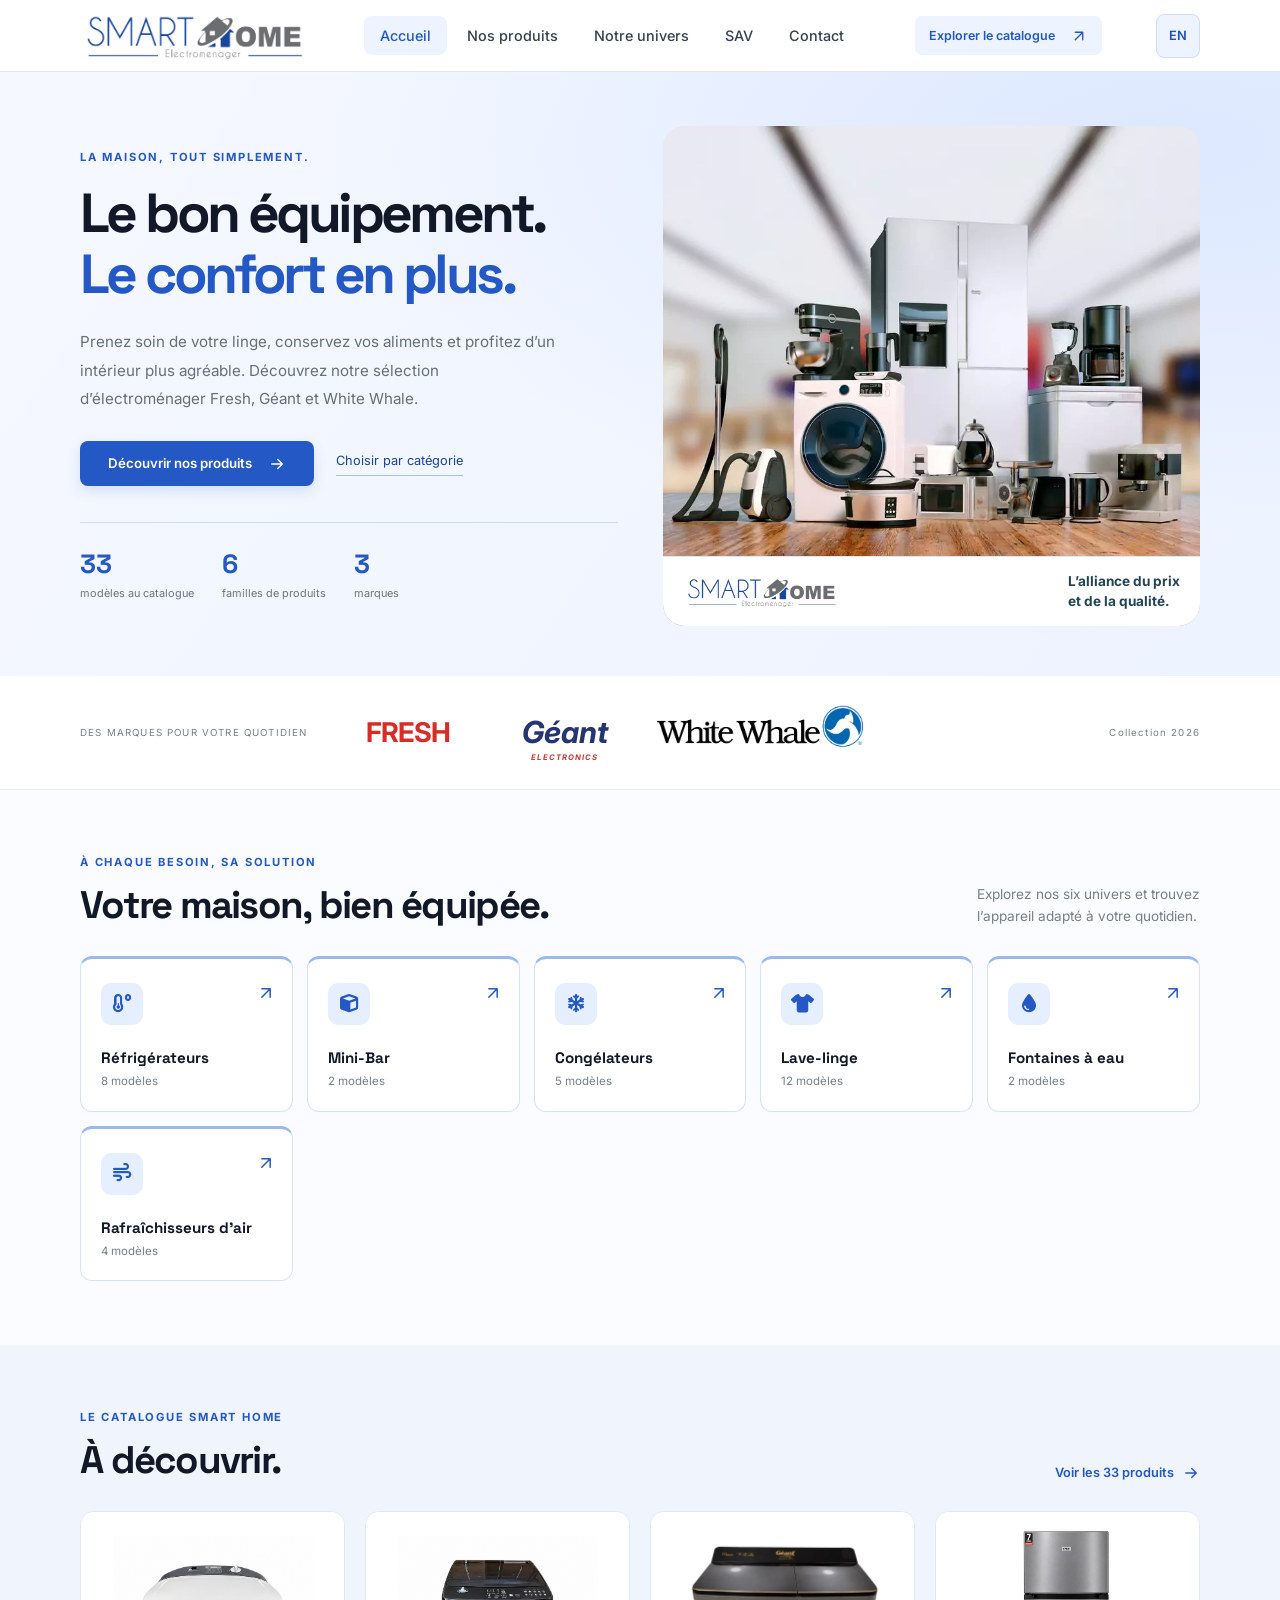
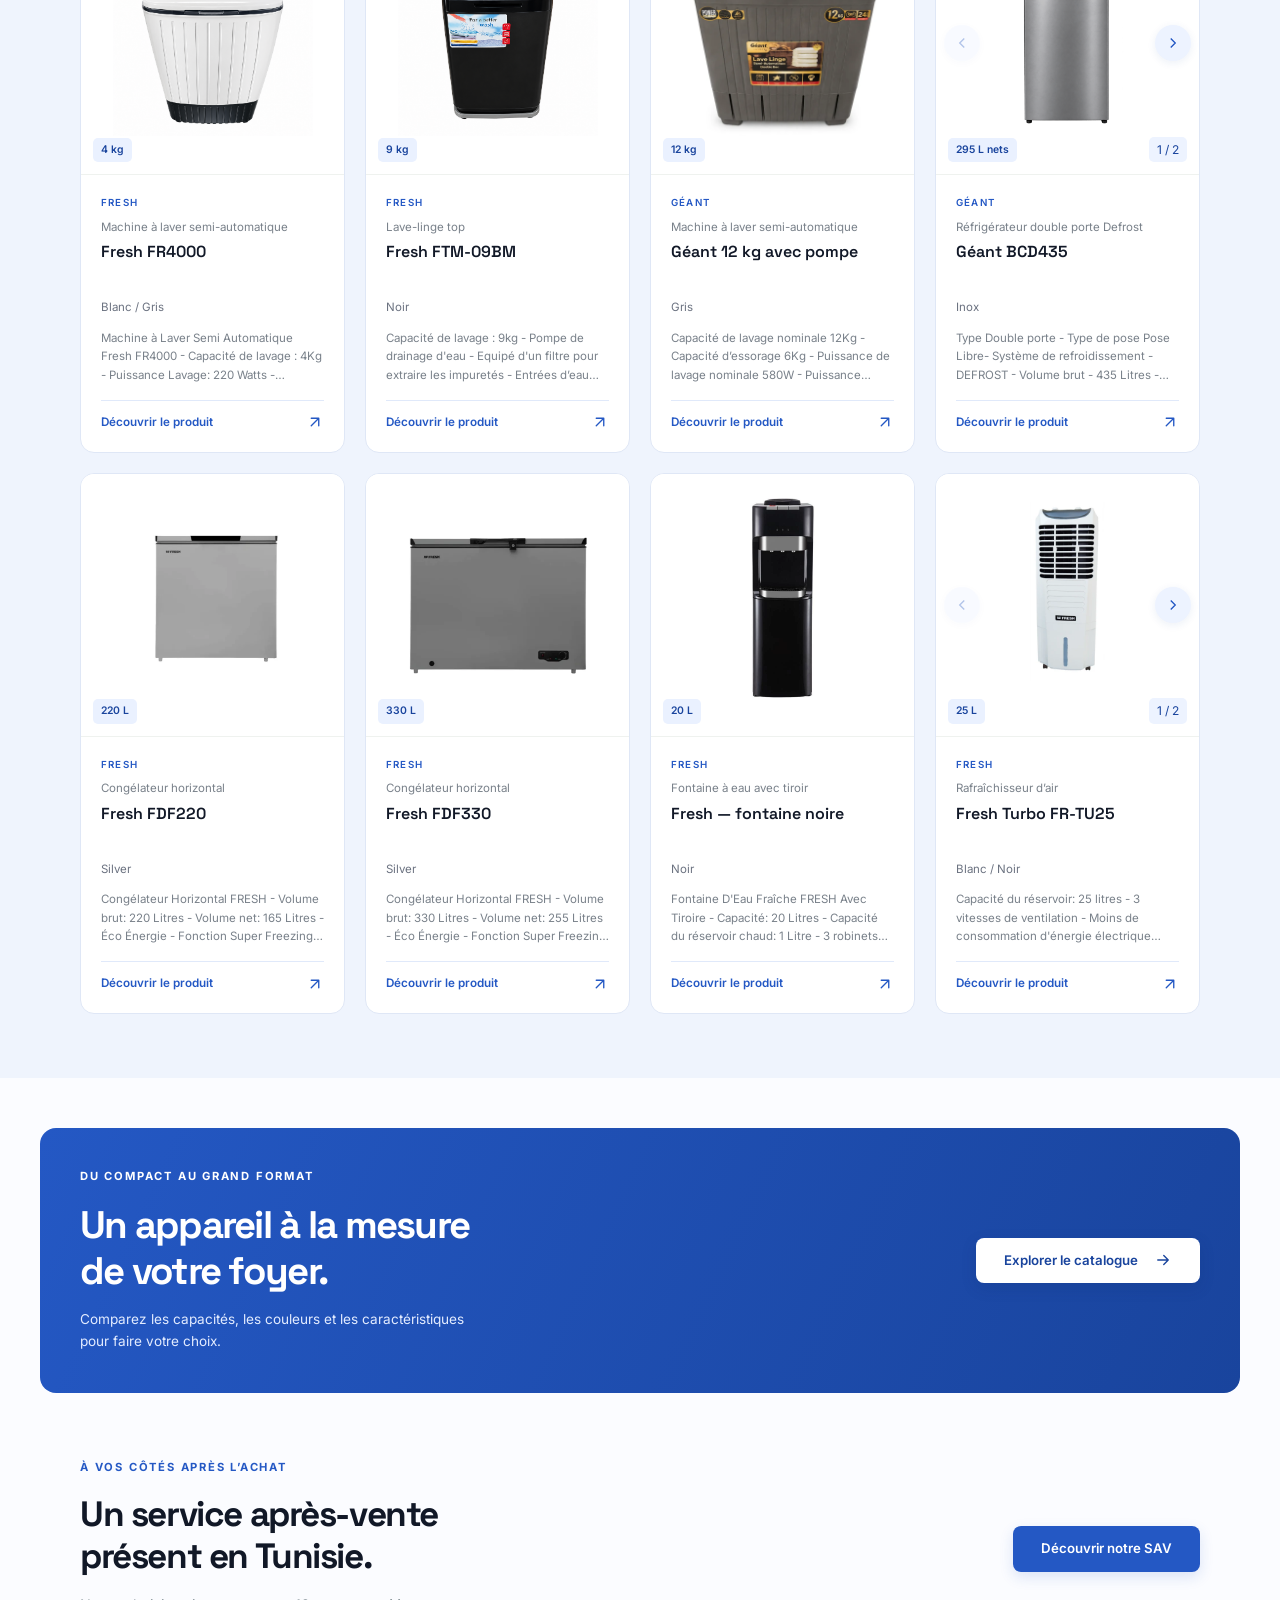
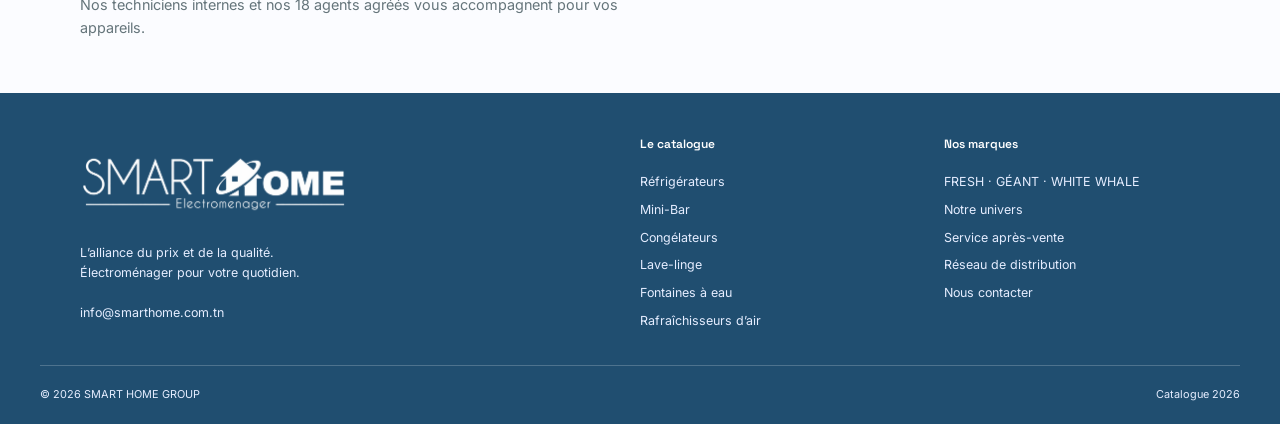
==== commit d3ae1725: "Reorder catalogue categories with refrigeration first" ====
--- a/index.html
+++ b/index.html
@@ -1,4 +1,4 @@
-<!doctype html><html lang="fr" data-theme="light"><head><meta charset="utf-8"><meta name="viewport" content="width=device-width, initial-scale=1"><title>Accueil | SMART HOME GROUP</title><meta name="description" content="Découvrez les 33 produits électroménagers Fresh, Géant et White Whale de SMART HOME GROUP : lavage, réfrigération, congélation, eau et confort de l’air."><link rel="preconnect" href="https://fonts.googleapis.com"><link rel="preconnect" href="https://fonts.gstatic.com" crossorigin><link href="https://fonts.googleapis.com/css2?family=Inter:wght@400;500;600;700&family=Space+Grotesk:wght@500;600;700&display=swap" rel="stylesheet"><link rel="stylesheet" href="https://cdnjs.cloudflare.com/ajax/libs/font-awesome/6.5.1/css/all.min.css"><link rel="stylesheet" href="assets/css/styles.css"><link rel="stylesheet" href="assets/css/catalogue.css?v=catalogue-final-30"></head><body><a class="skip-link" href="#main">Aller au contenu</a><header class="header"><div class="container header__inner"><a class="logo smart-logo" href="index.html" aria-label="SMART HOME GROUP — Accueil"><img class="brand-logo-image" src="assets/img/smart-home-logo.png" alt="SMART HOME Électroménager" width="526" height="133"></a><nav id="main-navigation" class="nav" aria-label="Navigation principale"><a class="nav__link active" href="index.html">Accueil</a><a class="nav__link " href="products.html">Nos produits</a><a class="nav__link " href="about.html">Notre univers</a><a class="nav__link " href="sav.html">SAV</a><a class="nav__link " href="contact.html">Contact</a></nav><a href="products.html" class="header-catalogue">Explorer le catalogue <span aria-hidden="true"><svg class="ui-arrow" xmlns="http://www.w3.org/2000/svg" viewBox="0 0 24 24" width="18" height="18" fill="none" stroke="currentColor" stroke-width="1.8" stroke-linecap="round" stroke-linejoin="round" aria-hidden="true" focusable="false"><path d="M7 17 17 7M7 7h10v10"/></svg></span></a><button type="button" class="language-toggle" id="language-toggle" aria-label="Switch to English" lang="en">EN</button><button class="burger" aria-controls="main-navigation" aria-label="Ouvrir le menu" aria-expanded="false"><span></span><span></span><span></span></button></div></header><main id="main"><section class="smart-hero"><div class="container hero-layout"><div class="hero-copy"><p class="eyebrow">LA MAISON, TOUT SIMPLEMENT.</p><h1>Le bon équipement.<br><span>Le confort en plus.</span></h1><p class="hero-description">Prenez soin de votre linge, conservez vos aliments et profitez d’un intérieur plus agréable. Découvrez notre sélection d’électroménager Fresh, Géant et White Whale.</p><div class="hero-buttons"><a class="btn btn--primary" href="products.html">Découvrir nos produits <span aria-hidden="true"><svg class="ui-arrow" xmlns="http://www.w3.org/2000/svg" viewBox="0 0 24 24" width="18" height="18" fill="none" stroke="currentColor" stroke-width="1.8" stroke-linecap="round" stroke-linejoin="round" aria-hidden="true" focusable="false"><path d="M5 12h14m-6-6 6 6-6 6"/></svg></span></a><a class="hero-secondary" href="#familles">Choisir par catégorie</a></div><div class="hero-facts"><span><strong>33</strong> modèles au catalogue</span><span><strong>6</strong> familles de produits</span><span><strong>3</strong> marques</span></div></div><div class="hero-visual hero-video-visual"><video id="hero-video" class="hero-video" autoplay muted loop playsinline disablepictureinpicture disableremoteplayback preload="metadata" poster="assets/img/catalogue/maison.webp" aria-label="Présentation animée des appareils SMART HOME GROUP"><source src="assets/video/smart-home-hero-v4.mp4" type="video/mp4"></video><div class="hero-caption"><img class="hero-brand-logo" src="assets/img/smart-home-logo.png" alt="SMART HOME Électroménager" width="526" height="133"><strong>L’alliance du prix<br>et de la qualité.</strong></div></div></div></section><section class="brand-strip"><div class="container"><span>DES MARQUES POUR VOTRE QUOTIDIEN</span><div class="partner-brands" aria-label="Nos marques"><strong class="brand-fresh">FRESH</strong><strong class="brand-geant">Géant<small>ELECTRONICS</small></strong><img class="brand-white-whale" src="assets/img/brands/white-whale-logo.png" alt="White Whale" width="2170" height="725" loading="lazy"></div><span class="catalogue-year">Collection 2026</span></div></section><section class="section" id="familles"><div class="container"><div class="section-heading"><div><p class="eyebrow">À CHAQUE BESOIN, SA SOLUTION</p><h2>Votre maison, bien équipée.</h2></div><p>Explorez nos six univers et trouvez <br>l’appareil adapté à votre quotidien.</p></div><div class="family-grid"><a class="family-card" href="products.html?categorie=lavage"><span class="family-icon"><i class="fas fa-shirt" aria-hidden="true"></i></span><h3>Lave-linge</h3><p>12 modèles</p><span class="family-arrow" aria-hidden="true"><svg class="ui-arrow" xmlns="http://www.w3.org/2000/svg" viewBox="0 0 24 24" width="18" height="18" fill="none" stroke="currentColor" stroke-width="1.8" stroke-linecap="round" stroke-linejoin="round" aria-hidden="true" focusable="false"><path d="M7 17 17 7M7 7h10v10"/></svg></span></a><a class="family-card" href="products.html?categorie=refrigeration"><span class="family-icon"><i class="fas fa-temperature-low" aria-hidden="true"></i></span><h3>Réfrigérateurs</h3><p>8 modèles</p><span class="family-arrow" aria-hidden="true"><svg class="ui-arrow" xmlns="http://www.w3.org/2000/svg" viewBox="0 0 24 24" width="18" height="18" fill="none" stroke="currentColor" stroke-width="1.8" stroke-linecap="round" stroke-linejoin="round" aria-hidden="true" focusable="false"><path d="M7 17 17 7M7 7h10v10"/></svg></span></a><a class="family-card" href="products.html?categorie=mini-bar"><span class="family-icon"><i class="fas fa-cube" aria-hidden="true"></i></span><h3>Mini-Bar</h3><p>2 modèles</p><span class="family-arrow" aria-hidden="true"><svg class="ui-arrow" xmlns="http://www.w3.org/2000/svg" viewBox="0 0 24 24" width="18" height="18" fill="none" stroke="currentColor" stroke-width="1.8" stroke-linecap="round" stroke-linejoin="round" aria-hidden="true" focusable="false"><path d="M7 17 17 7M7 7h10v10"/></svg></span></a><a class="family-card" href="products.html?categorie=congelation"><span class="family-icon"><i class="fas fa-snowflake" aria-hidden="true"></i></span><h3>Congélateurs</h3><p>5 modèles</p><span class="family-arrow" aria-hidden="true"><svg class="ui-arrow" xmlns="http://www.w3.org/2000/svg" viewBox="0 0 24 24" width="18" height="18" fill="none" stroke="currentColor" stroke-width="1.8" stroke-linecap="round" stroke-linejoin="round" aria-hidden="true" focusable="false"><path d="M7 17 17 7M7 7h10v10"/></svg></span></a><a class="family-card" href="products.html?categorie=eau"><span class="family-icon"><i class="fas fa-droplet" aria-hidden="true"></i></span><h3>Fontaines à eau</h3><p>2 modèles</p><span class="family-arrow" aria-hidden="true"><svg class="ui-arrow" xmlns="http://www.w3.org/2000/svg" viewBox="0 0 24 24" width="18" height="18" fill="none" stroke="currentColor" stroke-width="1.8" stroke-linecap="round" stroke-linejoin="round" aria-hidden="true" focusable="false"><path d="M7 17 17 7M7 7h10v10"/></svg></span></a><a class="family-card" href="products.html?categorie=air"><span class="family-icon"><i class="fas fa-wind" aria-hidden="true"></i></span><h3>Rafraîchisseurs d’air</h3><p>4 modèles</p><span class="family-arrow" aria-hidden="true"><svg class="ui-arrow" xmlns="http://www.w3.org/2000/svg" viewBox="0 0 24 24" width="18" height="18" fill="none" stroke="currentColor" stroke-width="1.8" stroke-linecap="round" stroke-linejoin="round" aria-hidden="true" focusable="false"><path d="M7 17 17 7M7 7h10v10"/></svg></span></a></div></div></section><section class="section selection-section"><div class="container"><div class="section-heading"><div><p class="eyebrow">LE CATALOGUE SMART HOME</p><h2>À découvrir.</h2></div><a class="text-link" href="products.html">Voir les 33 produits <svg class="ui-arrow" xmlns="http://www.w3.org/2000/svg" viewBox="0 0 24 24" width="18" height="18" fill="none" stroke="currentColor" stroke-width="1.8" stroke-linecap="round" stroke-linejoin="round" aria-hidden="true" focusable="false"><path d="M5 12h14m-6-6 6 6-6 6"/></svg></a></div><div class="products-grid"><article class="product-card" data-category="lavage" data-subcategory="semi-automatique" data-brand="Fresh" data-capacity="4" data-search="Machine à laver semi-automatique Fresh FR4000 Blanc / Gris 4 kg" id="produit-01">
+<!doctype html><html lang="fr" data-theme="light"><head><meta charset="utf-8"><meta name="viewport" content="width=device-width, initial-scale=1"><title>Accueil | SMART HOME GROUP</title><meta name="description" content="Découvrez les 33 produits électroménagers Fresh, Géant et White Whale de SMART HOME GROUP : lavage, réfrigération, congélation, eau et confort de l’air."><link rel="preconnect" href="https://fonts.googleapis.com"><link rel="preconnect" href="https://fonts.gstatic.com" crossorigin><link href="https://fonts.googleapis.com/css2?family=Inter:wght@400;500;600;700&family=Space+Grotesk:wght@500;600;700&display=swap" rel="stylesheet"><link rel="stylesheet" href="https://cdnjs.cloudflare.com/ajax/libs/font-awesome/6.5.1/css/all.min.css"><link rel="stylesheet" href="assets/css/styles.css"><link rel="stylesheet" href="assets/css/catalogue.css?v=catalogue-final-30"></head><body><a class="skip-link" href="#main">Aller au contenu</a><header class="header"><div class="container header__inner"><a class="logo smart-logo" href="index.html" aria-label="SMART HOME GROUP — Accueil"><img class="brand-logo-image" src="assets/img/smart-home-logo.png" alt="SMART HOME Électroménager" width="526" height="133"></a><nav id="main-navigation" class="nav" aria-label="Navigation principale"><a class="nav__link active" href="index.html">Accueil</a><a class="nav__link " href="products.html">Nos produits</a><a class="nav__link " href="about.html">Notre univers</a><a class="nav__link " href="sav.html">SAV</a><a class="nav__link " href="contact.html">Contact</a></nav><a href="products.html" class="header-catalogue">Explorer le catalogue <span aria-hidden="true"><svg class="ui-arrow" xmlns="http://www.w3.org/2000/svg" viewBox="0 0 24 24" width="18" height="18" fill="none" stroke="currentColor" stroke-width="1.8" stroke-linecap="round" stroke-linejoin="round" aria-hidden="true" focusable="false"><path d="M7 17 17 7M7 7h10v10"/></svg></span></a><button type="button" class="language-toggle" id="language-toggle" aria-label="Switch to English" lang="en">EN</button><button class="burger" aria-controls="main-navigation" aria-label="Ouvrir le menu" aria-expanded="false"><span></span><span></span><span></span></button></div></header><main id="main"><section class="smart-hero"><div class="container hero-layout"><div class="hero-copy"><p class="eyebrow">LA MAISON, TOUT SIMPLEMENT.</p><h1>Le bon équipement.<br><span>Le confort en plus.</span></h1><p class="hero-description">Prenez soin de votre linge, conservez vos aliments et profitez d’un intérieur plus agréable. Découvrez notre sélection d’électroménager Fresh, Géant et White Whale.</p><div class="hero-buttons"><a class="btn btn--primary" href="products.html">Découvrir nos produits <span aria-hidden="true"><svg class="ui-arrow" xmlns="http://www.w3.org/2000/svg" viewBox="0 0 24 24" width="18" height="18" fill="none" stroke="currentColor" stroke-width="1.8" stroke-linecap="round" stroke-linejoin="round" aria-hidden="true" focusable="false"><path d="M5 12h14m-6-6 6 6-6 6"/></svg></span></a><a class="hero-secondary" href="#familles">Choisir par catégorie</a></div><div class="hero-facts"><span><strong>33</strong> modèles au catalogue</span><span><strong>6</strong> familles de produits</span><span><strong>3</strong> marques</span></div></div><div class="hero-visual hero-video-visual"><video id="hero-video" class="hero-video" autoplay muted loop playsinline disablepictureinpicture disableremoteplayback preload="metadata" poster="assets/img/catalogue/maison.webp" aria-label="Présentation animée des appareils SMART HOME GROUP"><source src="assets/video/smart-home-hero-v4.mp4" type="video/mp4"></video><div class="hero-caption"><img class="hero-brand-logo" src="assets/img/smart-home-logo.png" alt="SMART HOME Électroménager" width="526" height="133"><strong>L’alliance du prix<br>et de la qualité.</strong></div></div></div></section><section class="brand-strip"><div class="container"><span>DES MARQUES POUR VOTRE QUOTIDIEN</span><div class="partner-brands" aria-label="Nos marques"><strong class="brand-fresh">FRESH</strong><strong class="brand-geant">Géant<small>ELECTRONICS</small></strong><img class="brand-white-whale" src="assets/img/brands/white-whale-logo.png" alt="White Whale" width="2170" height="725" loading="lazy"></div><span class="catalogue-year">Collection 2026</span></div></section><section class="section" id="familles"><div class="container"><div class="section-heading"><div><p class="eyebrow">À CHAQUE BESOIN, SA SOLUTION</p><h2>Votre maison, bien équipée.</h2></div><p>Explorez nos six univers et trouvez <br>l’appareil adapté à votre quotidien.</p></div><div class="family-grid"><a class="family-card" href="products.html?categorie=refrigeration"><span class="family-icon"><i class="fas fa-temperature-low" aria-hidden="true"></i></span><h3>Réfrigérateurs</h3><p>8 modèles</p><span class="family-arrow" aria-hidden="true"><svg class="ui-arrow" xmlns="http://www.w3.org/2000/svg" viewBox="0 0 24 24" width="18" height="18" fill="none" stroke="currentColor" stroke-width="1.8" stroke-linecap="round" stroke-linejoin="round" aria-hidden="true" focusable="false"><path d="M7 17 17 7M7 7h10v10"/></svg></span></a><a class="family-card" href="products.html?categorie=mini-bar"><span class="family-icon"><i class="fas fa-cube" aria-hidden="true"></i></span><h3>Mini-Bar</h3><p>2 modèles</p><span class="family-arrow" aria-hidden="true"><svg class="ui-arrow" xmlns="http://www.w3.org/2000/svg" viewBox="0 0 24 24" width="18" height="18" fill="none" stroke="currentColor" stroke-width="1.8" stroke-linecap="round" stroke-linejoin="round" aria-hidden="true" focusable="false"><path d="M7 17 17 7M7 7h10v10"/></svg></span></a><a class="family-card" href="products.html?categorie=congelation"><span class="family-icon"><i class="fas fa-snowflake" aria-hidden="true"></i></span><h3>Congélateurs</h3><p>5 modèles</p><span class="family-arrow" aria-hidden="true"><svg class="ui-arrow" xmlns="http://www.w3.org/2000/svg" viewBox="0 0 24 24" width="18" height="18" fill="none" stroke="currentColor" stroke-width="1.8" stroke-linecap="round" stroke-linejoin="round" aria-hidden="true" focusable="false"><path d="M7 17 17 7M7 7h10v10"/></svg></span></a><a class="family-card" href="products.html?categorie=lavage"><span class="family-icon"><i class="fas fa-shirt" aria-hidden="true"></i></span><h3>Lave-linge</h3><p>12 modèles</p><span class="family-arrow" aria-hidden="true"><svg class="ui-arrow" xmlns="http://www.w3.org/2000/svg" viewBox="0 0 24 24" width="18" height="18" fill="none" stroke="currentColor" stroke-width="1.8" stroke-linecap="round" stroke-linejoin="round" aria-hidden="true" focusable="false"><path d="M7 17 17 7M7 7h10v10"/></svg></span></a><a class="family-card" href="products.html?categorie=eau"><span class="family-icon"><i class="fas fa-droplet" aria-hidden="true"></i></span><h3>Fontaines à eau</h3><p>2 modèles</p><span class="family-arrow" aria-hidden="true"><svg class="ui-arrow" xmlns="http://www.w3.org/2000/svg" viewBox="0 0 24 24" width="18" height="18" fill="none" stroke="currentColor" stroke-width="1.8" stroke-linecap="round" stroke-linejoin="round" aria-hidden="true" focusable="false"><path d="M7 17 17 7M7 7h10v10"/></svg></span></a><a class="family-card" href="products.html?categorie=air"><span class="family-icon"><i class="fas fa-wind" aria-hidden="true"></i></span><h3>Rafraîchisseurs d’air</h3><p>4 modèles</p><span class="family-arrow" aria-hidden="true"><svg class="ui-arrow" xmlns="http://www.w3.org/2000/svg" viewBox="0 0 24 24" width="18" height="18" fill="none" stroke="currentColor" stroke-width="1.8" stroke-linecap="round" stroke-linejoin="round" aria-hidden="true" focusable="false"><path d="M7 17 17 7M7 7h10v10"/></svg></span></a></div></div></section><section class="section selection-section"><div class="container"><div class="section-heading"><div><p class="eyebrow">LE CATALOGUE SMART HOME</p><h2>À découvrir.</h2></div><a class="text-link" href="products.html">Voir les 33 produits <svg class="ui-arrow" xmlns="http://www.w3.org/2000/svg" viewBox="0 0 24 24" width="18" height="18" fill="none" stroke="currentColor" stroke-width="1.8" stroke-linecap="round" stroke-linejoin="round" aria-hidden="true" focusable="false"><path d="M5 12h14m-6-6 6 6-6 6"/></svg></a></div><div class="products-grid"><article class="product-card" data-category="lavage" data-subcategory="semi-automatique" data-brand="Fresh" data-capacity="4" data-search="Machine à laver semi-automatique Fresh FR4000 Blanc / Gris 4 kg" id="produit-01">
  <button class="product-card__img" data-detail="produit-01" aria-label="Voir Machine à laver semi-automatique Fresh FR4000"><img src="assets/img/catalogue/produit-01-hd.png" alt="Machine à laver semi-automatique Fresh FR4000, Blanc / Gris" loading="lazy" width="400" height="400"><span class="capacity-pill">4 kg</span></button>
 
  <div class="product-card__body"><div class="product-card__brand">Fresh</div><p class="product-kind">Machine à laver semi-automatique</p><h3 class="product-card__name">Fresh FR4000</h3><p class="product-color">Blanc / Gris</p><p class="product-excerpt">Machine à Laver Semi Automatique Fresh FR4000 - Capacité de lavage : 4Kg - Puissance Lavage: 220 Watts - Minuterie: 15 minutes - Corps en plastique antichoc - Filtre à peluches - Antibactérien - Facile à transporter - Dimensions: 400 x 350 x 612 mm - Couleur : Blanc - Gris</p><button class="detail-button" data-detail="produit-01">Découvrir le produit <span aria-hidden="true"><svg class="ui-arrow" xmlns="http://www.w3.org/2000/svg" viewBox="0 0 24 24" width="18" height="18" fill="none" stroke="currentColor" stroke-width="1.8" stroke-linecap="round" stroke-linejoin="round" aria-hidden="true" focusable="false"><path d="M7 17 17 7M7 7h10v10"/></svg></span></button></div></article><article class="product-card" data-category="lavage" data-subcategory="top" data-brand="Fresh" data-capacity="9" data-search="Lave-linge top Fresh FTM-09BM Noir 9 kg" id="produit-08">
@@ -22,4 +22,4 @@
  <div class="product-card__body"><div class="product-card__brand">Fresh</div><p class="product-kind">Fontaine à eau avec tiroir</p><h3 class="product-card__name">Fresh — fontaine noire</h3><p class="product-color">Noir</p><p class="product-excerpt">Fontaine D&#x27;Eau Fraîche FRESH Avec Tiroire - Capacité: 20 Litres - Capacité du réservoir chaud: 1 Litre - 3 robinets ergonomique - Distributeur d&#x27;eau: Chaud - froid et Tiède - fréquence : 50-60HZ - Matériau de réservoir: Acier inoxydable - Compresseur haute performance - Contrôle facile de robinet - R134a - Dimensions HxPxL: 93.3 x 33 x 32.2 cm - Couleur: Noir</p><button class="detail-button" data-detail="produit-16">Découvrir le produit <span aria-hidden="true"><svg class="ui-arrow" xmlns="http://www.w3.org/2000/svg" viewBox="0 0 24 24" width="18" height="18" fill="none" stroke="currentColor" stroke-width="1.8" stroke-linecap="round" stroke-linejoin="round" aria-hidden="true" focusable="false"><path d="M7 17 17 7M7 7h10v10"/></svg></span></button></div></article><article class="product-card" data-category="air" data-subcategory="" data-brand="Fresh" data-capacity="25" data-search="Rafraîchisseur d’air Fresh Turbo FR-TU25 Blanc / Noir 25 L" id="produit-18">
  <div class="product-card__img gallery-frame" data-gallery aria-label="Photos du Fresh Turbo FR-TU25"><div class="gallery-track" tabindex="0" aria-label="Faites défiler les photos"><button type="button" class="gallery-slide" data-detail="produit-18" aria-label="Ouvrir la fiche de Fresh Turbo FR-TU25"><img src="assets/img/catalogue/produit-18.webp" alt="Fresh Turbo FR-TU25 — vue blanche" loading="lazy" width="1086" height="1448"></button><button type="button" class="gallery-slide" data-detail="produit-18" aria-label="Ouvrir la fiche de Fresh Turbo FR-TU25"><img src="assets/img/catalogue/fresh-fr-tu25-noir-transparent.png" alt="Fresh Turbo FR-TU25 — vue noire et dorée avec télécommande" loading="lazy" width="1086" height="1448"></button></div><span class="capacity-pill">25 L</span><div class="gallery-controls"><button type="button" data-gallery-prev aria-label="Photo précédente"><svg width="18" height="18" viewBox="0 0 24 24" fill="none" stroke="currentColor" stroke-width="1.8" aria-hidden="true"><path d="M15 6 9 12l6 6"/></svg></button><span class="gallery-position" aria-live="polite">1 / 2</span><button type="button" data-gallery-next aria-label="Photo suivante"><svg width="18" height="18" viewBox="0 0 24 24" fill="none" stroke="currentColor" stroke-width="1.8" aria-hidden="true"><path d="m9 6 6 6-6 6"/></svg></button></div></div>
 
- <div class="product-card__body"><div class="product-card__brand">Fresh</div><p class="product-kind">Rafraîchisseur d’air</p><h3 class="product-card__name">Fresh Turbo FR-TU25</h3><p class="product-color">Blanc / Noir</p><p class="product-excerpt">Capacité du réservoir: 25 litres - 3 vitesses de ventilation - Moins de consommation d&#x27;énergie électrique Filtre à poussière amovible - Équipé d&#x27;un indicateur de remplissage d&#x27;eau Équipé de 4 roues pour un déplacement facile Distribution automatique des courants d&#x27;air froid Une place spéciale au sommet pour mettre de la glace Couvre une superficie de 20 mètres carrés Couleur: Blanc / Noir Dimension: 96.8 x 32.5 x 38.8 cm</p><button class="detail-button" data-detail="produit-18">Découvrir le produit <span aria-hidden="true"><svg class="ui-arrow" xmlns="http://www.w3.org/2000/svg" viewBox="0 0 24 24" width="18" height="18" fill="none" stroke="currentColor" stroke-width="1.8" stroke-linecap="round" stroke-linejoin="round" aria-hidden="true" focusable="false"><path d="M7 17 17 7M7 7h10v10"/></svg></span></button></div></article></div></div></section><section class="container home-callout"><div><p class="eyebrow">DU COMPACT AU GRAND FORMAT</p><h2>Un appareil à la mesure<br>de votre foyer.</h2><p>Comparez les capacités, les couleurs et les caractéristiques<br>pour faire votre choix.</p></div><a class="btn btn--primary" href="products.html">Explorer le catalogue <svg class="ui-arrow" xmlns="http://www.w3.org/2000/svg" viewBox="0 0 24 24" width="18" height="18" fill="none" stroke="currentColor" stroke-width="1.8" stroke-linecap="round" stroke-linejoin="round" aria-hidden="true" focusable="false"><path d="M5 12h14m-6-6 6 6-6 6"/></svg></a></section><section class="container sav-home-banner"><div><p class="eyebrow">À VOS CÔTÉS APRÈS L’ACHAT</p><h2>Un service après-vente<br>présent en Tunisie.</h2><p>Nos techniciens internes et nos 18 agents agréés vous accompagnent pour vos appareils.</p></div><a class="btn btn--primary" href="sav.html">Découvrir notre SAV</a></section></main><footer class="footer"><div class="container smart-footer"><div><a class="footer__brand footer-logo" href="index.html" aria-label="SMART HOME GROUP — Accueil"><img src="assets/img/smart-home-logo-transparent.png" alt="SMART HOME Électroménager" width="2170" height="725" loading="lazy"></a><p class="footer__desc">L’alliance du prix et de la qualité.<br>Électroménager pour votre quotidien.</p><a href="mailto:info@smarthome.com.tn">info@smarthome.com.tn</a></div><div><h2 class="footer__heading">Le catalogue</h2><a href="products.html?categorie=lavage">Lave-linge</a><a href="products.html?categorie=refrigeration">Réfrigérateurs</a><a href="products.html?categorie=mini-bar">Mini-Bar</a><a href="products.html?categorie=congelation">Congélateurs</a><a href="products.html?categorie=eau">Fontaines à eau</a><a href="products.html?categorie=air">Rafraîchisseurs d’air</a></div><div><h2 class="footer__heading">Nos marques</h2><p>FRESH · GÉANT · WHITE WHALE</p><a href="about.html">Notre univers</a><a href="sav.html">Service après-vente</a><a href="sav.html#reseau-distribution">Réseau de distribution</a><a href="contact.html">Nous contacter</a></div></div><div class="container footer__bottom"><span>© <span data-year></span> SMART HOME GROUP</span><span>Catalogue 2026</span></div></footer><dialog id="product-dialog" aria-labelledby="detail-title"><button class="dialog-close" aria-label="Fermer la fiche">✕</button><div class="detail-layout"><div class="detail-visual"><img id="detail-image" alt=""></div><div class="detail-content"><p id="detail-brand" class="eyebrow"></p><h2 id="detail-title"></h2><p id="detail-type"></p><div id="detail-tags" class="detail-tags"></div><h3>Description & caractéristiques</h3><p id="detail-description"></p><p id="detail-note" class="detail-note" hidden></p><a id="detail-contact" class="btn btn--primary" href="contact.html">Contacter notre équipe</a><p class="price-note">Prix et disponibilité sur demande.</p></div></div></dialog><script src="assets/js/products-data.js?v=af1ff08aa82b"></script><script src="assets/js/main.js"></script><script src="assets/js/catalogue.js?v=catalogue-final-30"></script><script src="assets/js/i18n-data.js?v=af1ff08aa82b"></script><script src="assets/js/i18n.js?v=1"></script></body></html>+ <div class="product-card__body"><div class="product-card__brand">Fresh</div><p class="product-kind">Rafraîchisseur d’air</p><h3 class="product-card__name">Fresh Turbo FR-TU25</h3><p class="product-color">Blanc / Noir</p><p class="product-excerpt">Capacité du réservoir: 25 litres - 3 vitesses de ventilation - Moins de consommation d&#x27;énergie électrique Filtre à poussière amovible - Équipé d&#x27;un indicateur de remplissage d&#x27;eau Équipé de 4 roues pour un déplacement facile Distribution automatique des courants d&#x27;air froid Une place spéciale au sommet pour mettre de la glace Couvre une superficie de 20 mètres carrés Couleur: Blanc / Noir Dimension: 96.8 x 32.5 x 38.8 cm</p><button class="detail-button" data-detail="produit-18">Découvrir le produit <span aria-hidden="true"><svg class="ui-arrow" xmlns="http://www.w3.org/2000/svg" viewBox="0 0 24 24" width="18" height="18" fill="none" stroke="currentColor" stroke-width="1.8" stroke-linecap="round" stroke-linejoin="round" aria-hidden="true" focusable="false"><path d="M7 17 17 7M7 7h10v10"/></svg></span></button></div></article></div></div></section><section class="container home-callout"><div><p class="eyebrow">DU COMPACT AU GRAND FORMAT</p><h2>Un appareil à la mesure<br>de votre foyer.</h2><p>Comparez les capacités, les couleurs et les caractéristiques<br>pour faire votre choix.</p></div><a class="btn btn--primary" href="products.html">Explorer le catalogue <svg class="ui-arrow" xmlns="http://www.w3.org/2000/svg" viewBox="0 0 24 24" width="18" height="18" fill="none" stroke="currentColor" stroke-width="1.8" stroke-linecap="round" stroke-linejoin="round" aria-hidden="true" focusable="false"><path d="M5 12h14m-6-6 6 6-6 6"/></svg></a></section><section class="container sav-home-banner"><div><p class="eyebrow">À VOS CÔTÉS APRÈS L’ACHAT</p><h2>Un service après-vente<br>présent en Tunisie.</h2><p>Nos techniciens internes et nos 18 agents agréés vous accompagnent pour vos appareils.</p></div><a class="btn btn--primary" href="sav.html">Découvrir notre SAV</a></section></main><footer class="footer"><div class="container smart-footer"><div><a class="footer__brand footer-logo" href="index.html" aria-label="SMART HOME GROUP — Accueil"><img src="assets/img/smart-home-logo-transparent.png" alt="SMART HOME Électroménager" width="2170" height="725" loading="lazy"></a><p class="footer__desc">L’alliance du prix et de la qualité.<br>Électroménager pour votre quotidien.</p><a href="mailto:info@smarthome.com.tn">info@smarthome.com.tn</a></div><div><h2 class="footer__heading">Le catalogue</h2><a href="products.html?categorie=refrigeration">Réfrigérateurs</a><a href="products.html?categorie=mini-bar">Mini-Bar</a><a href="products.html?categorie=congelation">Congélateurs</a><a href="products.html?categorie=lavage">Lave-linge</a><a href="products.html?categorie=eau">Fontaines à eau</a><a href="products.html?categorie=air">Rafraîchisseurs d’air</a></div><div><h2 class="footer__heading">Nos marques</h2><p>FRESH · GÉANT · WHITE WHALE</p><a href="about.html">Notre univers</a><a href="sav.html">Service après-vente</a><a href="sav.html#reseau-distribution">Réseau de distribution</a><a href="contact.html">Nous contacter</a></div></div><div class="container footer__bottom"><span>© <span data-year></span> SMART HOME GROUP</span><span>Catalogue 2026</span></div></footer><dialog id="product-dialog" aria-labelledby="detail-title"><button class="dialog-close" aria-label="Fermer la fiche">✕</button><div class="detail-layout"><div class="detail-visual"><img id="detail-image" alt=""></div><div class="detail-content"><p id="detail-brand" class="eyebrow"></p><h2 id="detail-title"></h2><p id="detail-type"></p><div id="detail-tags" class="detail-tags"></div><h3>Description & caractéristiques</h3><p id="detail-description"></p><p id="detail-note" class="detail-note" hidden></p><a id="detail-contact" class="btn btn--primary" href="contact.html">Contacter notre équipe</a><p class="price-note">Prix et disponibilité sur demande.</p></div></div></dialog><script src="assets/js/products-data.js?v=af1ff08aa82b"></script><script src="assets/js/main.js"></script><script src="assets/js/catalogue.js?v=catalogue-final-30"></script><script src="assets/js/i18n-data.js?v=af1ff08aa82b"></script><script src="assets/js/i18n.js?v=1"></script></body></html>
